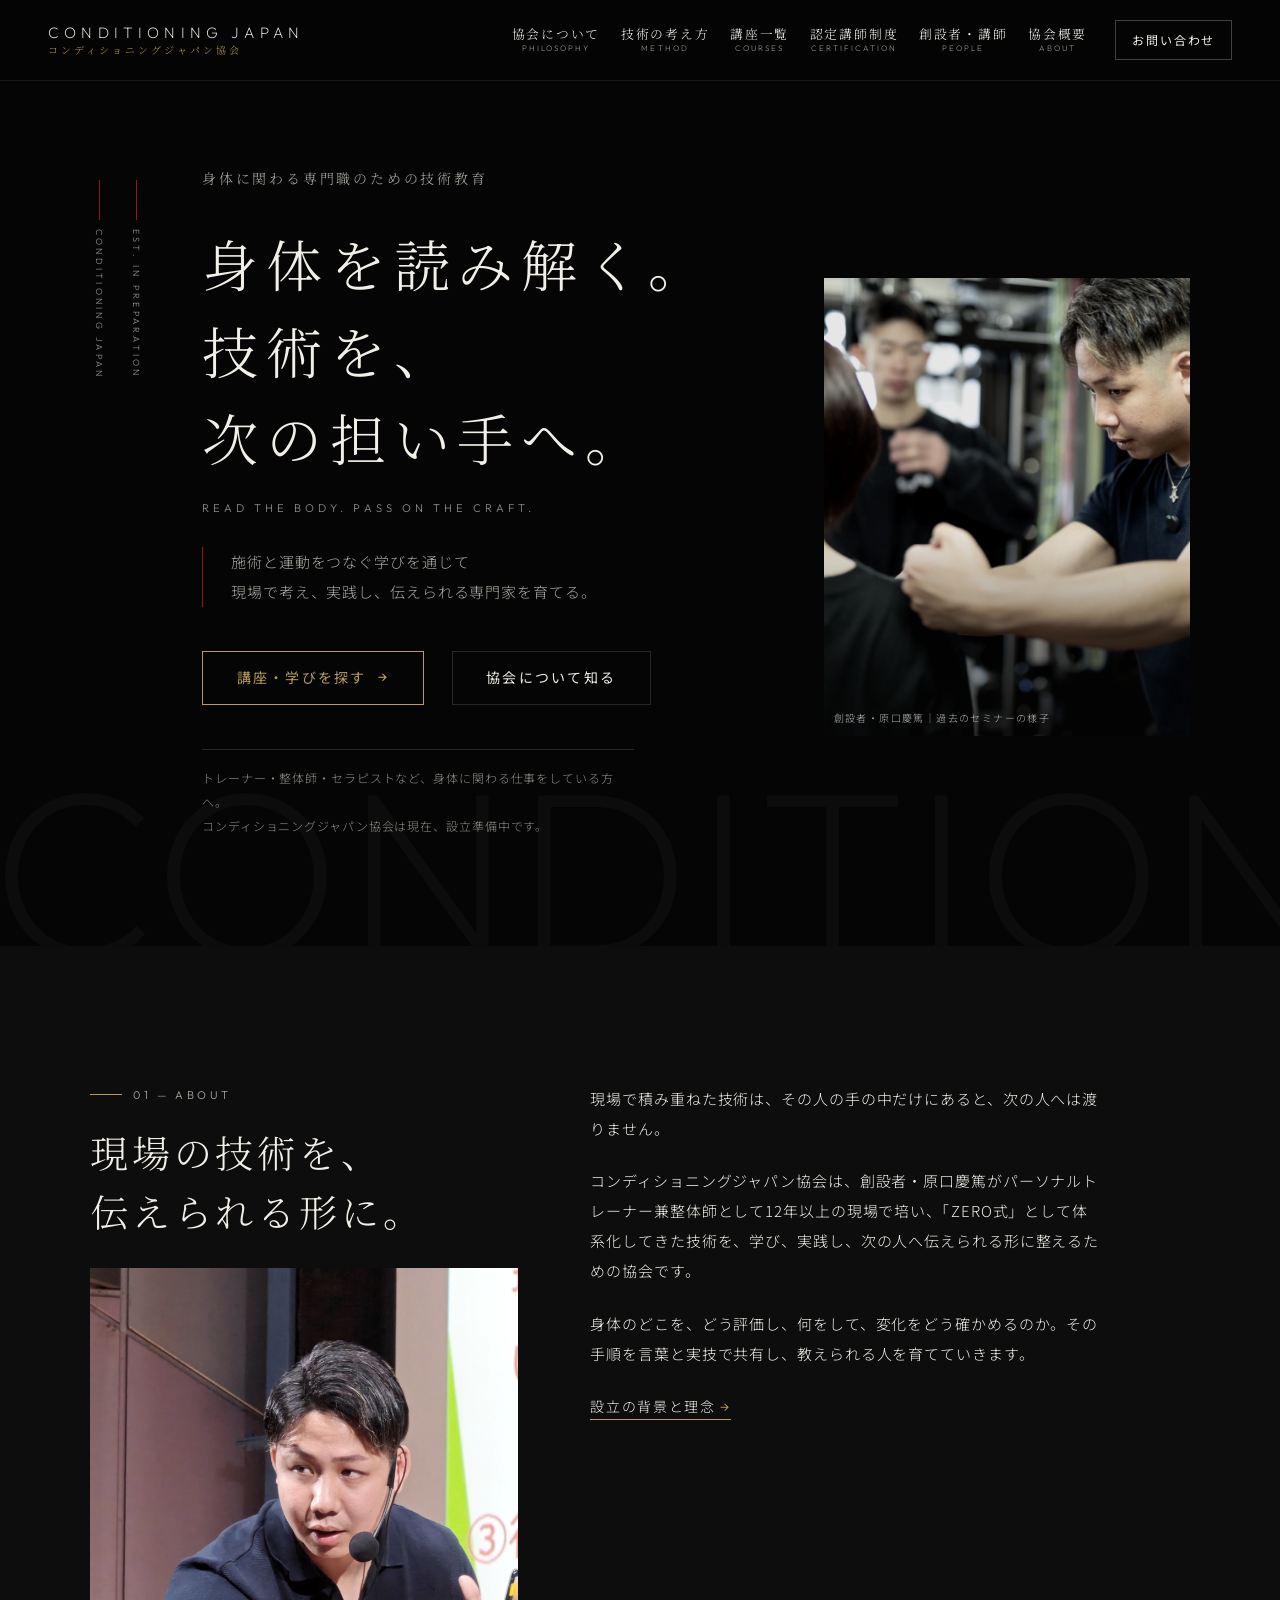
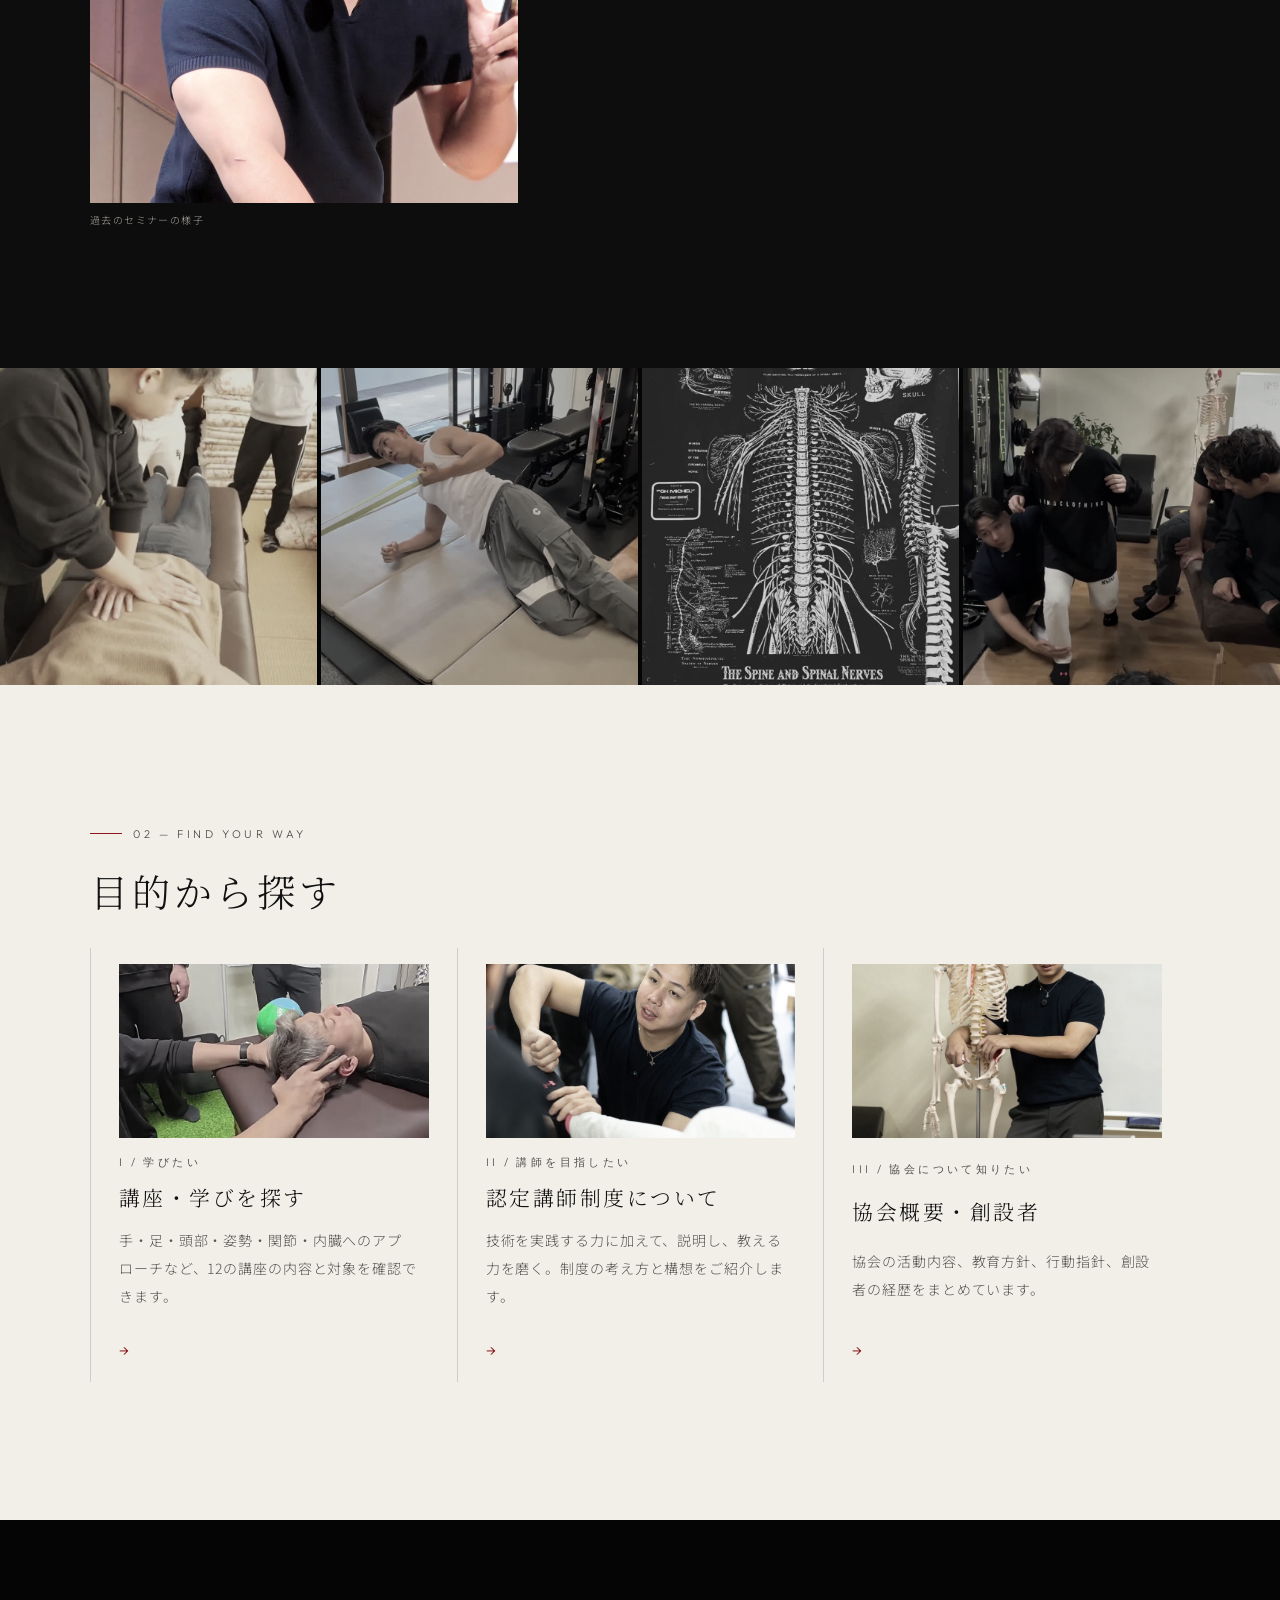
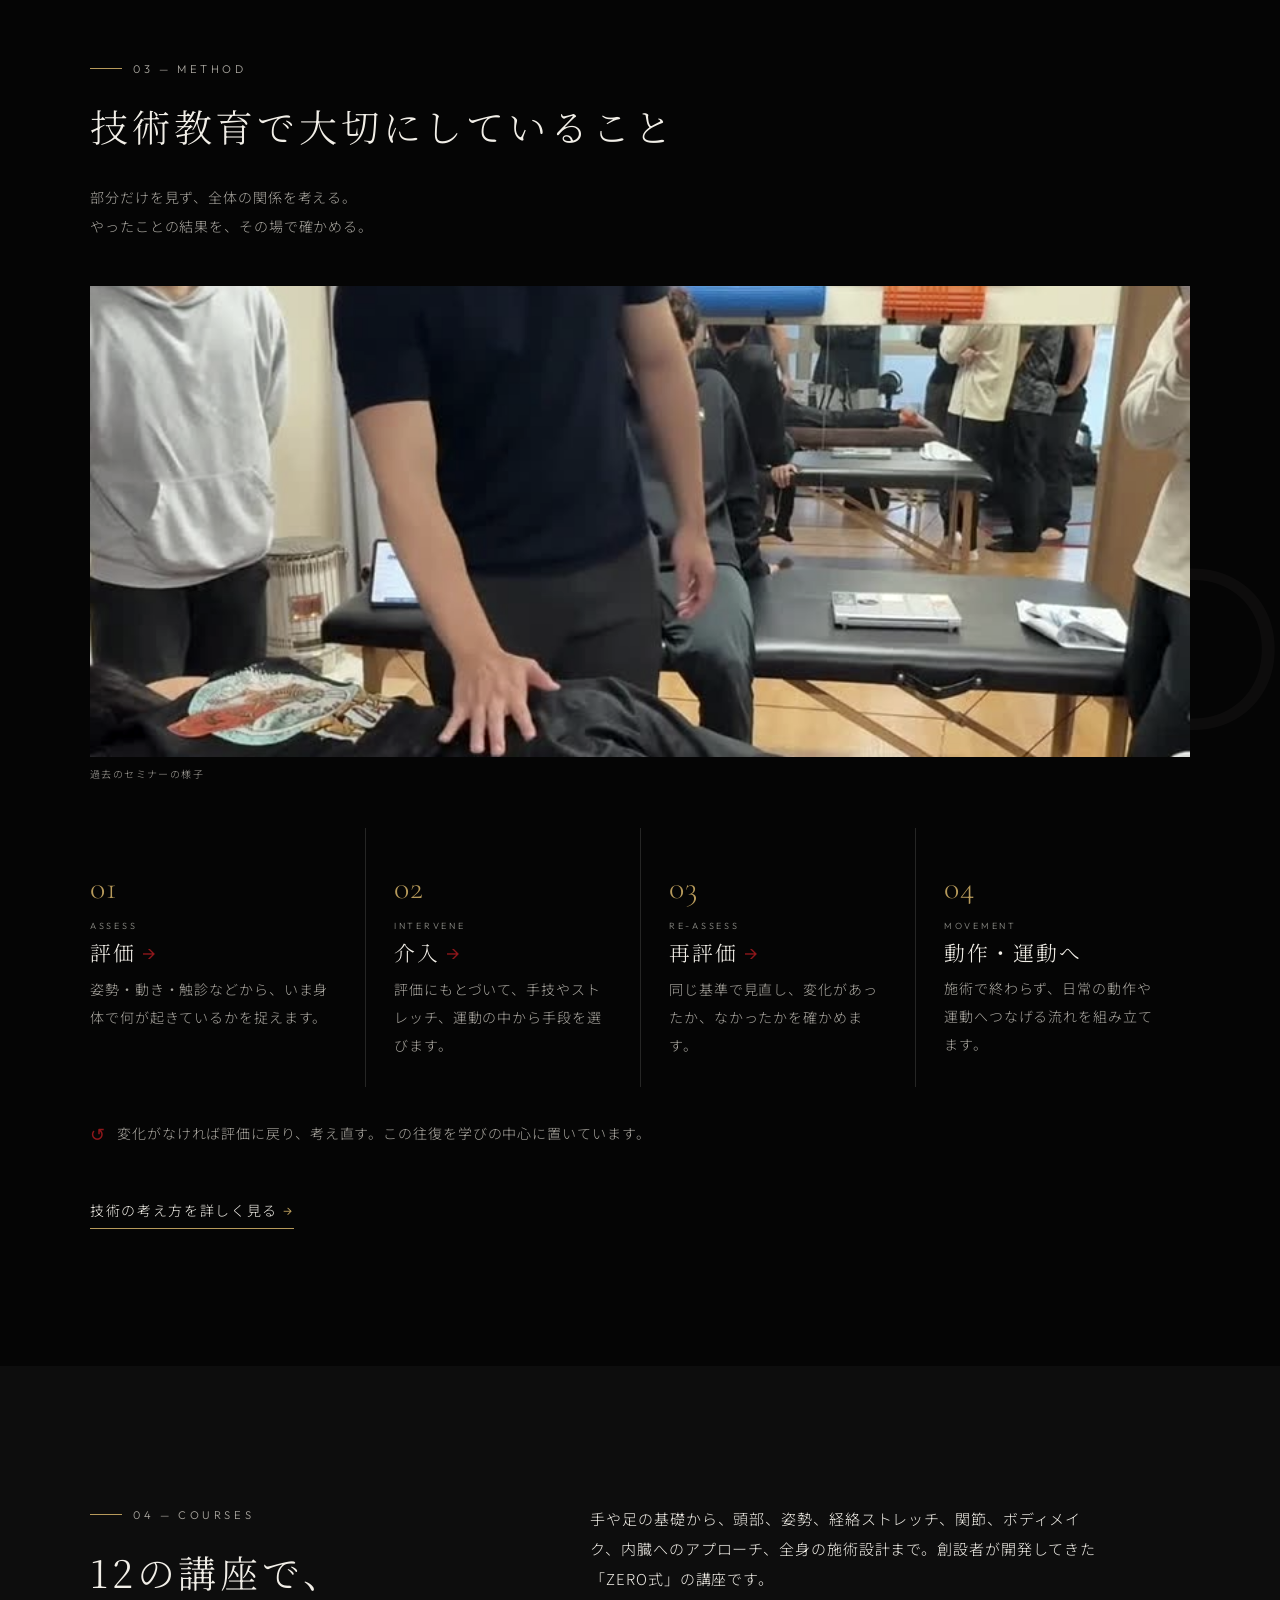
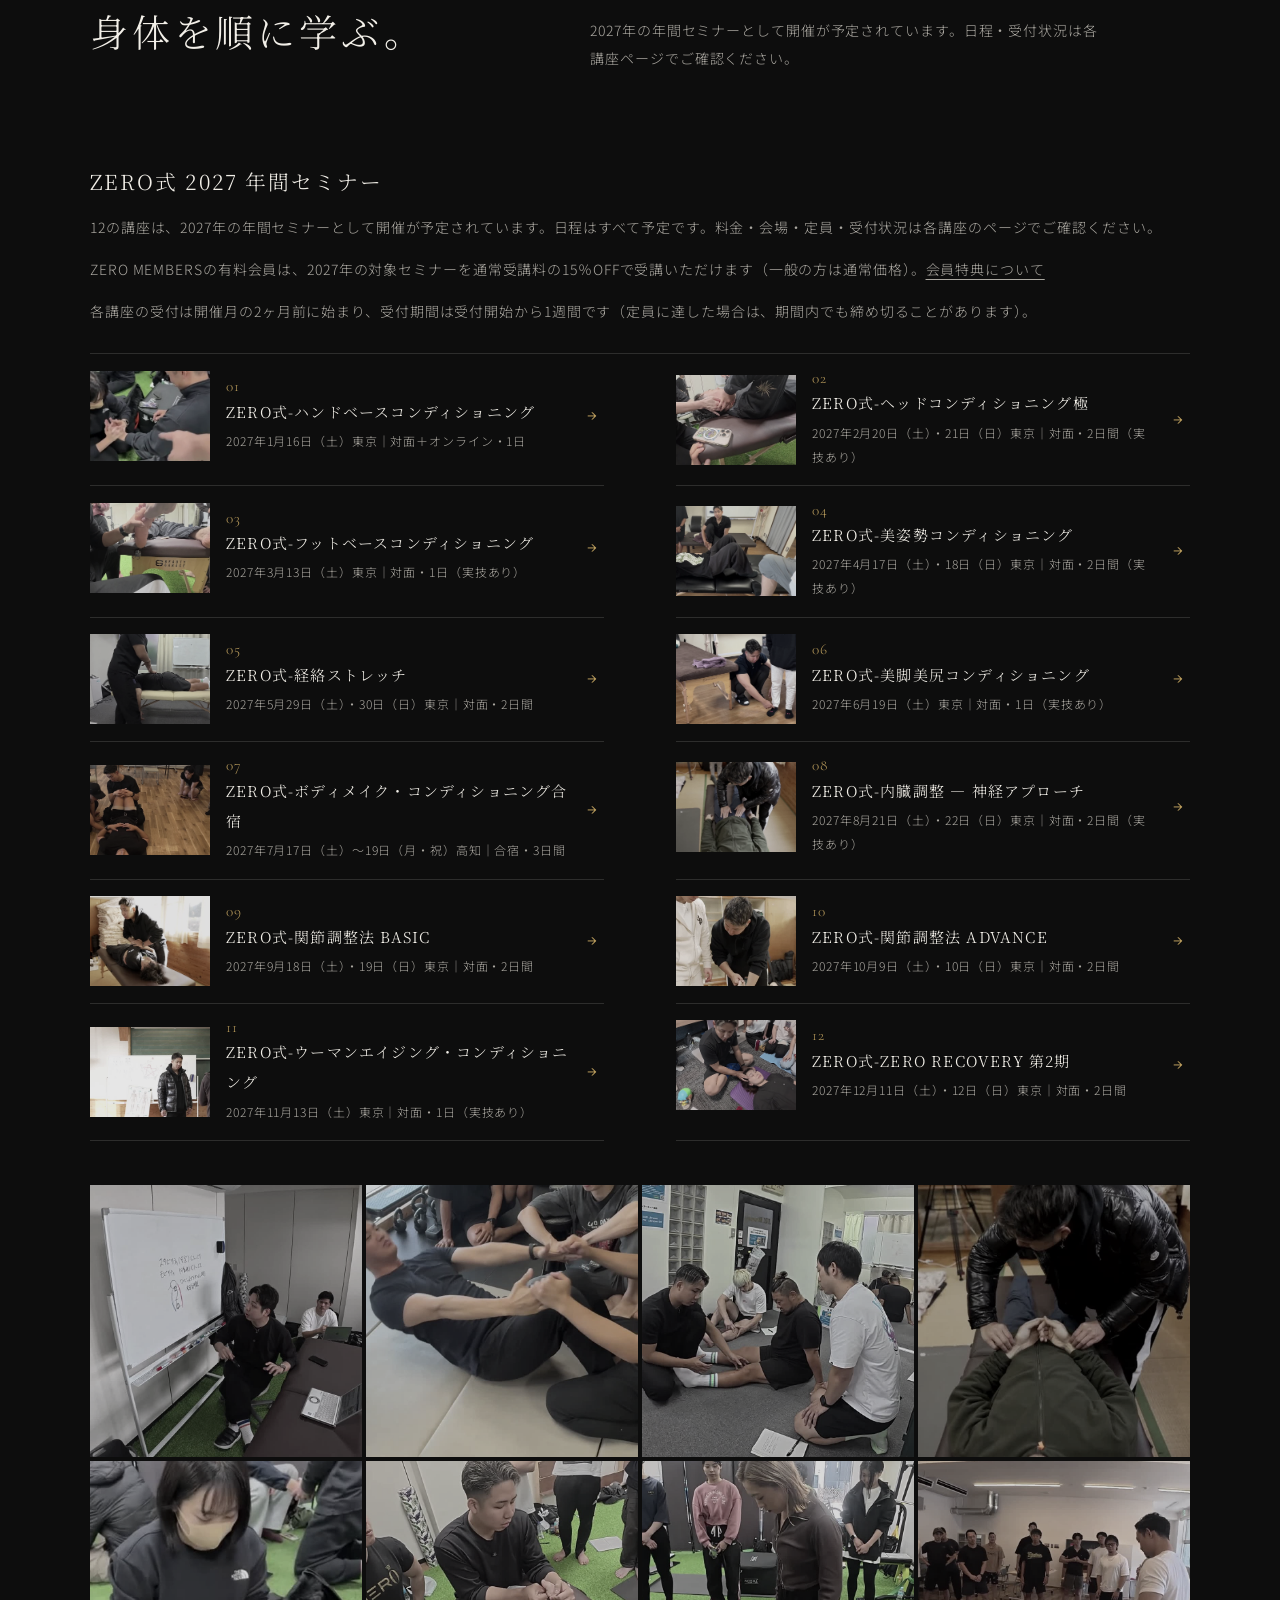
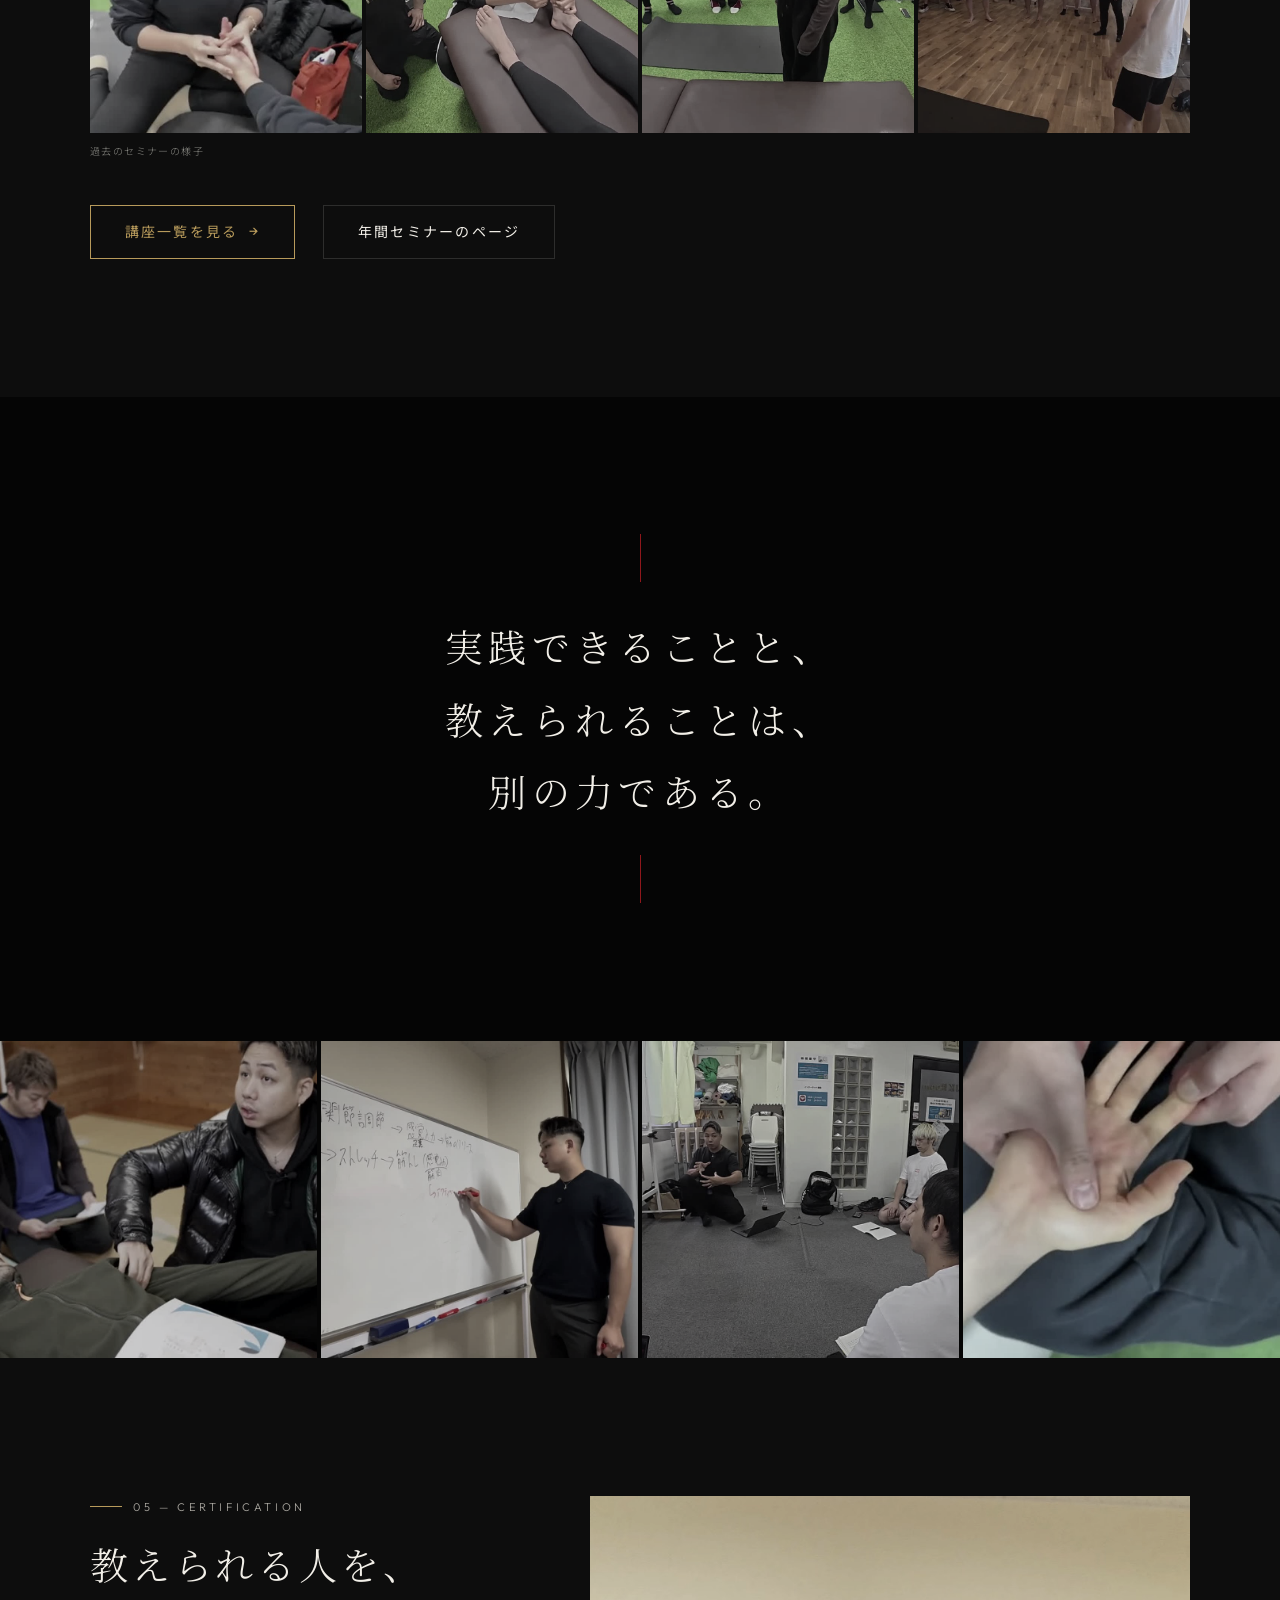
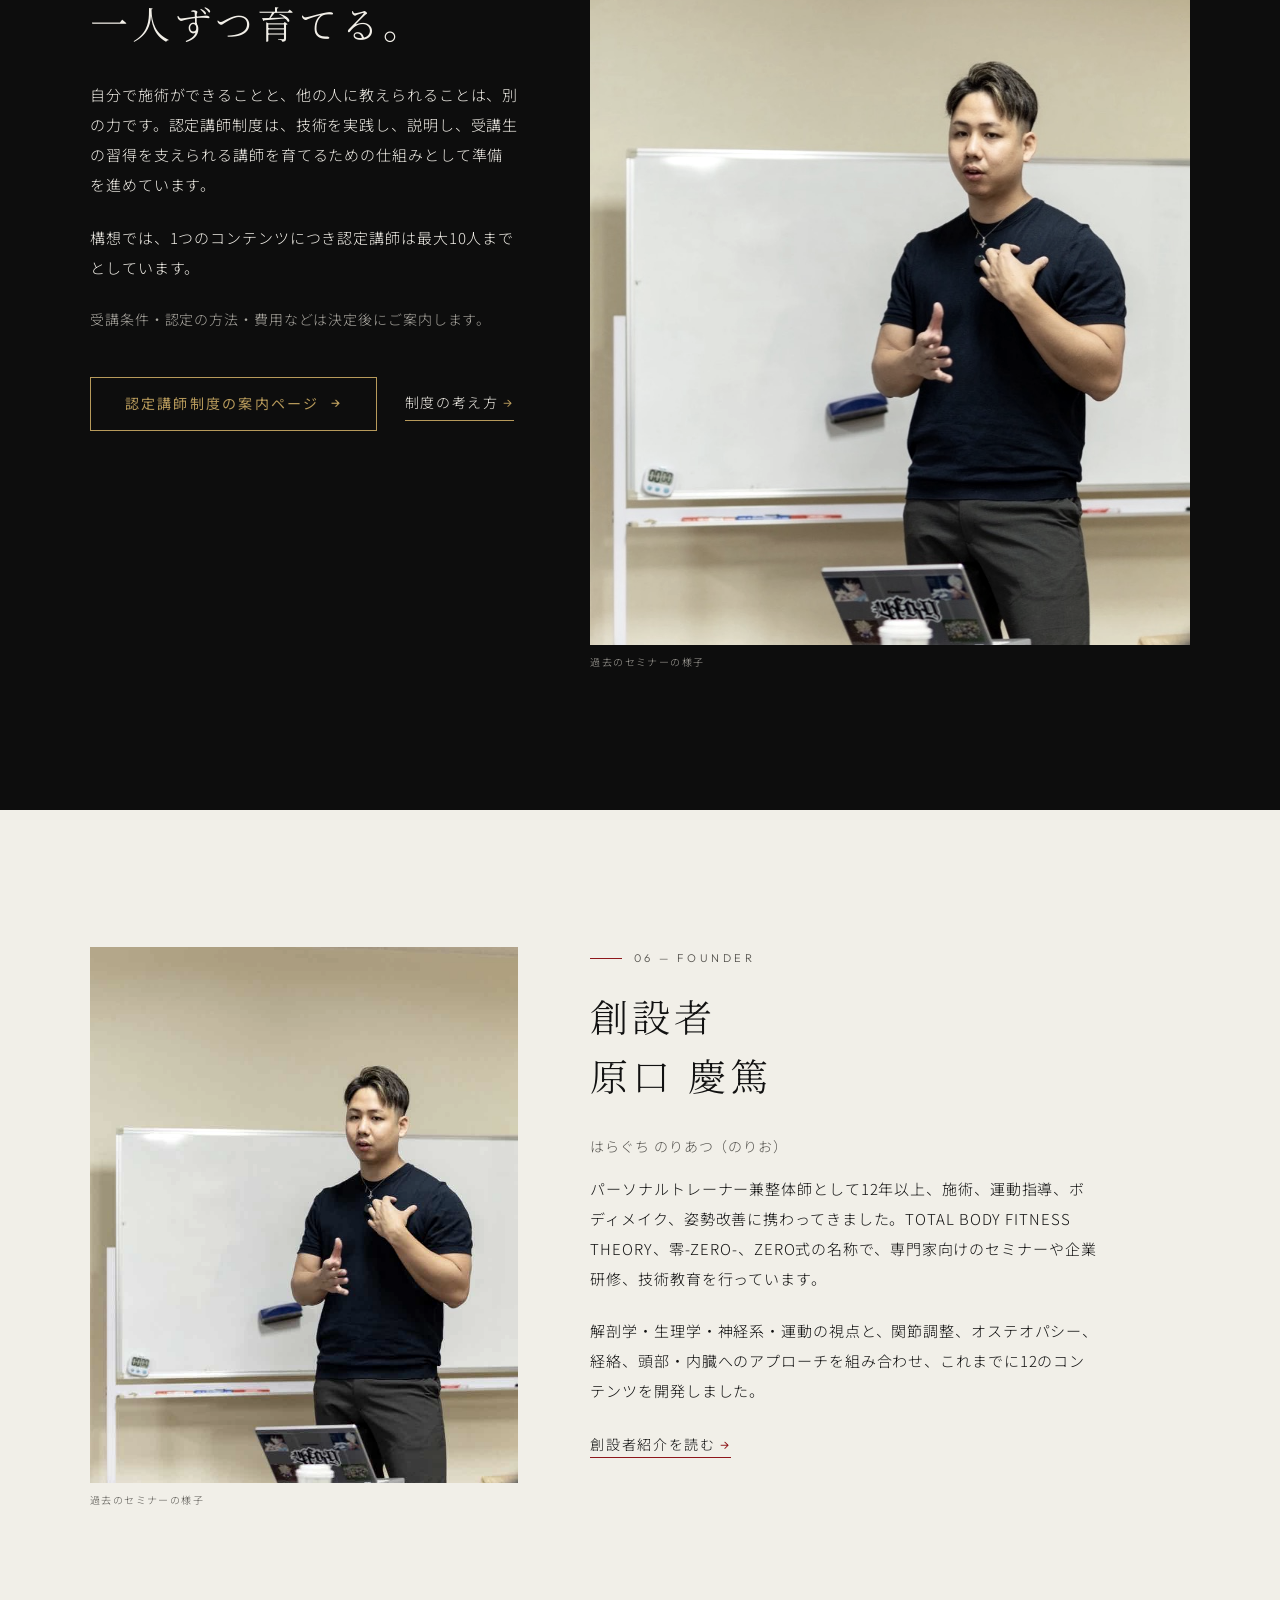
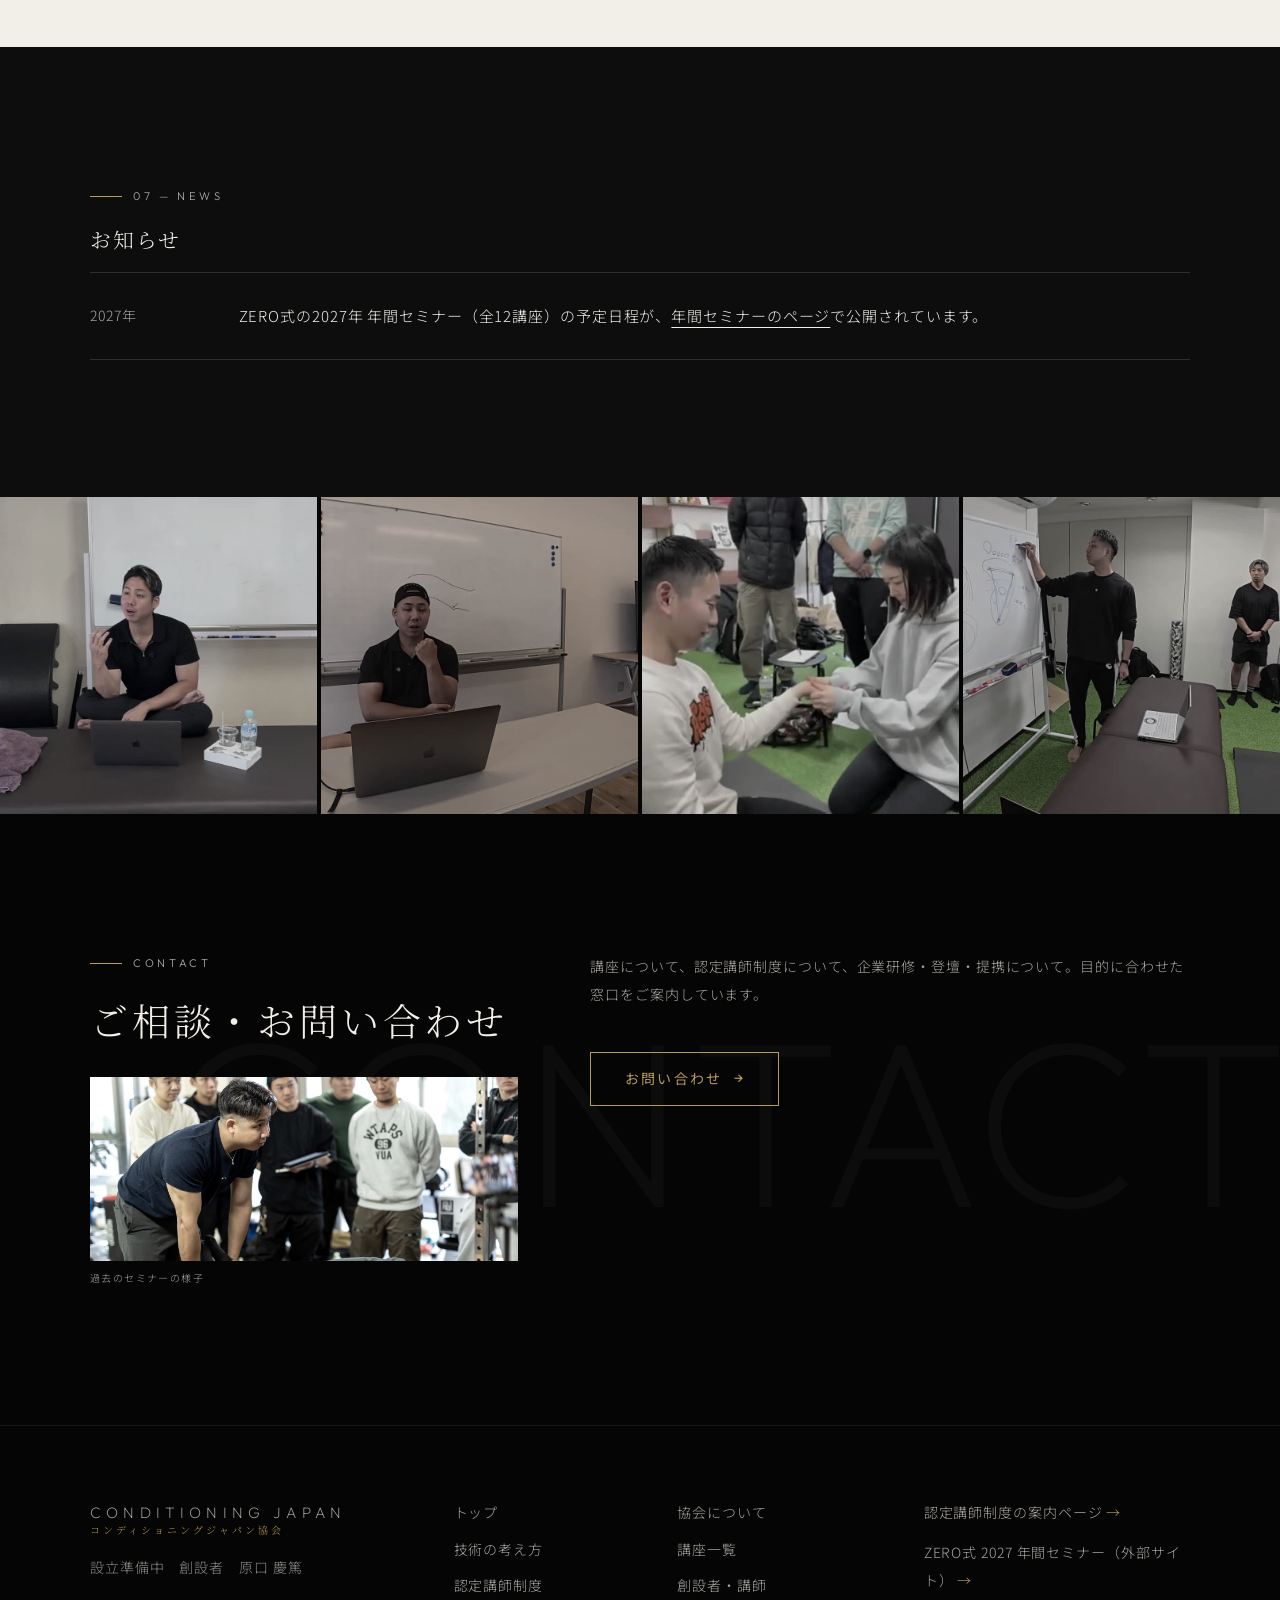
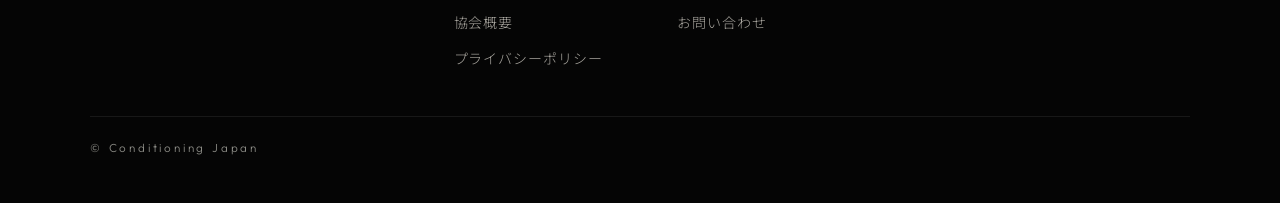
==== index.html @ f278fc28 "年間セミナーの受付期間（受付開始から1週間）を掲載 Co-Authored-By: Claude Opus 5.5 <noreply@anthropic.com>" ====
<!doctype html>
<html lang="ja">
<head>
<meta charset="utf-8">
<meta name="viewport" content="width=device-width, initial-scale=1, viewport-fit=cover">
<title>コンディショニングジャパン協会｜Conditioning Japan</title>
<meta name="description" content="コンディショニングジャパン協会（Conditioning Japan）は、トレーナー・整体師・セラピストなど身体に関わる専門職が、評価と施術、動作と運動をつなげて学び、次の担い手へ伝えるための技術教育の協会です（設立準備中）。">
<link rel="canonical" href="https://noriatsu3377-hue.github.io/conditioning-japan/">
<meta property="og:url" content="https://noriatsu3377-hue.github.io/conditioning-japan/">
<meta property="og:type" content="website">
<meta property="og:title" content="コンディショニングジャパン協会｜Conditioning Japan">
<meta property="og:description" content="コンディショニングジャパン協会（Conditioning Japan）は、トレーナー・整体師・セラピストなど身体に関わる専門職が、評価と施術、動作と運動をつなげて学び、次の担い手へ伝えるための技術教育の協会です（設立準備中）。">
<meta property="og:site_name" content="コンディショニングジャパン協会">

<meta name="theme-color" content="#101923">

<link rel="preconnect" href="https://fonts.googleapis.com">
<link rel="preconnect" href="https://fonts.gstatic.com" crossorigin>
<link rel="stylesheet" href="https://fonts.googleapis.com/css2?family=Cormorant+Garamond:wght@300;400&family=Noto+Sans+JP:wght@300;400;500&family=Noto+Serif+JP:wght@300;400;500&family=Outfit:wght@200;300&display=swap">
<link rel="stylesheet" href="./assets/css/style.css">
<script>document.documentElement.classList.add("js")</script>
<script type="application/ld+json">{"@context":"https://schema.org","@type":"Organization","name":"コンディショニングジャパン協会","alternateName":"Conditioning Japan","founder":{"@type":"Person","name":"原口 慶篤"},"url":"https://noriatsu3377-hue.github.io/conditioning-japan/"}</script>

</head>
<body class="page-home" data-opening>

<a class="skip-link" href="#main">本文へ移動</a>

<header class="site-header" data-header>
  <div class="header-inner">
    <a class="wordmark" href="./" aria-label="コンディショニングジャパン協会 トップへ">
      <span class="wordmark-en">Conditioning Japan</span>
      <span class="wordmark-ja">コンディショニングジャパン協会</span>
    </a>
    <nav class="gnav" aria-label="メインメニュー">
      <ul><li><a href="./philosophy/"><span class="nav-ja">協会について</span><span class="nav-en" aria-hidden="true">Philosophy</span></a></li><li><a href="./method/"><span class="nav-ja">技術の考え方</span><span class="nav-en" aria-hidden="true">Method</span></a></li><li><a href="./courses/"><span class="nav-ja">講座一覧</span><span class="nav-en" aria-hidden="true">Courses</span></a></li><li><a href="./certification/"><span class="nav-ja">認定講師制度</span><span class="nav-en" aria-hidden="true">Certification</span></a></li><li><a href="./people/"><span class="nav-ja">創設者・講師</span><span class="nav-en" aria-hidden="true">People</span></a></li><li><a href="./about/"><span class="nav-ja">協会概要</span><span class="nav-en" aria-hidden="true">About</span></a></li></ul>
      <a class="btn btn-sm btn-line-light" href="./contact/">お問い合わせ</a>
    </nav>
    <button class="menu-btn" type="button" aria-expanded="false" aria-controls="drawer" aria-label="メニューを開く" data-menu-btn>
      <span class="menu-bars" aria-hidden="true"><span></span><span></span><span></span></span>
    </button>
  </div>
  <div class="drawer" id="drawer" hidden data-drawer role="dialog" aria-modal="true" aria-label="メニュー">
    <nav aria-label="メニュー">
      <ul>
        <li><a href="./" aria-current="page">トップ</a></li>
        <li><a href="./philosophy/"><span class="nav-ja">協会について</span><span class="nav-en" aria-hidden="true">Philosophy</span></a></li><li><a href="./method/"><span class="nav-ja">技術の考え方</span><span class="nav-en" aria-hidden="true">Method</span></a></li><li><a href="./courses/"><span class="nav-ja">講座一覧</span><span class="nav-en" aria-hidden="true">Courses</span></a></li><li><a href="./certification/"><span class="nav-ja">認定講師制度</span><span class="nav-en" aria-hidden="true">Certification</span></a></li><li><a href="./people/"><span class="nav-ja">創設者・講師</span><span class="nav-en" aria-hidden="true">People</span></a></li><li><a href="./about/"><span class="nav-ja">協会概要</span><span class="nav-en" aria-hidden="true">About</span></a></li>
        <li><a href="./contact/"><span class="nav-ja">お問い合わせ</span><span class="nav-en" aria-hidden="true">Contact</span></a></li>
      </ul>
      <a class="drawer-lp" href="https://noriatsu3377-hue.github.io/conditioning-japan-instructor/">認定講師制度の案内ページ →</a>
    </nav>
  </div>
</header>
<main id="main">
<section class="hero" aria-labelledby="hero-title" data-wm="CONDITIONING">
  <div class="container hero-inner">
    <div class="hero-vlabels" aria-hidden="true"><span>Conditioning Japan</span><span>Est. in preparation</span></div>
    <div>
      <p class="hero-kicker">身体に関わる専門職のための技術教育</p>
      <h1 id="hero-title" data-draft><span class="line"><span class="nb">身体を読み解く。</span></span><span class="line"><span class="nb">技術を、</span><span class="nb">次の担い手へ。</span></span></h1>
      <p class="hero-en">Read the body. Pass on the craft.</p>
      <p class="hero-text" data-draft>施術と運動をつなぐ学びを通じて<br>現場で考え、実践し、伝えられる専門家を育てる。</p>
      <div class="btn-row">
        <a class="btn btn-primary" href="./courses/">講座・学びを探す</a>
        <a class="btn btn-ghost" href="./philosophy/">協会について知る</a>
      </div>
      <p class="hero-for">トレーナー・整体師・セラピストなど、身体に関わる仕事をしている方へ。<br>コンディショニングジャパン協会は現在、設立準備中です。</p>
    </div>
    <figure class="hero-photo">
      <img src="./assets/img/hero-assessment.jpg" alt="受講者の姿勢を確認しながら指導する創設者・原口慶篤" width="1600" height="1067" fetchpriority="high">
      <figcaption>創設者・原口慶篤｜過去のセミナーの様子</figcaption>
    </figure>
  </div>
</section>

<section class="section" aria-labelledby="intro-title">
  <div class="container split">
    <div>
      <p class="eyebrow">01 — About</p>
      <h2 class="h2" id="intro-title">現場の技術を、<br>伝えられる形に。</h2>
      <figure class="photo tall" style="margin-top:var(--sp-3)"><img src="./assets/img/stage-talk.jpg" alt="ステージで講演する原口慶篤" width="777" height="1010" loading="lazy" decoding="async"><figcaption>過去のセミナーの様子</figcaption></figure>
    </div>
    <div class="prose reveal">
      <p data-draft>現場で積み重ねた技術は、その人の手の中だけにあると、次の人へは渡りません。</p>
      <p>コンディショニングジャパン協会は、創設者・原口慶篤がパーソナルトレーナー兼整体師として12年以上の現場で培い、「ZERO式」として体系化してきた技術を、学び、実践し、次の人へ伝えられる形に整えるための協会です。</p>
      <p>身体のどこを、どう評価し、何をして、変化をどう確かめるのか。その手順を言葉と実技で共有し、教えられる人を育てていきます。</p>
      <a class="text-link" href="./philosophy/">設立の背景と理念</a>
    </div>
  </div>
</section>

<section class="section is-dark" aria-label="過去のセミナーの様子" style="padding-block:0">
  <div class="gallery">
    <figure><img src="./assets/img/kansetsu-basic-1.jpg" alt="受講者の腹部に手を当てて調整する原口慶篤" width="800" height="800" loading="lazy" decoding="async"></figure>
    <figure><img src="./assets/img/posture-3.jpg" alt="運動を実演する様子" width="800" height="800" loading="lazy" decoding="async"></figure>
    <figure><img src="./assets/img/anatomy1.jpg" alt="脊柱と脊髄神経の解剖図" width="851" height="1200" loading="lazy" decoding="async"></figure>
    <figure><img src="./assets/img/bikyaku-3.jpg" alt="受講者の脚の動きを確認する様子" width="800" height="800" loading="lazy" decoding="async"></figure>
  </div>
</section>

<section class="section is-tint" aria-labelledby="paths-title">
  <div class="container">
    <p class="eyebrow">02 — Find your way</p>
    <h2 class="h2" id="paths-title">目的から探す</h2>
    <div class="paths">
      <a class="path" href="./courses/">
        <span class="path-photo"><img src="./assets/img/kiwami-3.jpg" alt="頭部に手を当てて施術する様子" width="800" height="800" loading="lazy" decoding="async"></span>
        <span class="path-no">I / 学びたい</span>
        <span class="path-title">講座・学びを探す</span>
        <span class="path-desc">手・足・頭部・姿勢・関節・内臓へのアプローチなど、12の講座の内容と対象を確認できます。</span>
      </a>
      <a class="path" href="./certification/">
        <span class="path-photo"><img src="./assets/img/norio.jpg" alt="受講者の腕を取り、手技を指導する原口慶篤" width="997" height="928" loading="lazy" decoding="async"></span>
        <span class="path-no">II / 講師を目指したい</span>
        <span class="path-title">認定講師制度について</span>
        <span class="path-desc">技術を実践する力に加えて、説明し、教える力を磨く。制度の考え方と構想をご紹介します。</span>
      </a>
      <a class="path" href="./about/">
        <span class="path-photo"><img src="./assets/img/lecture-skeleton.jpg" alt="骨格模型を使って説明する原口慶篤" width="800" height="1200" loading="lazy" decoding="async"></span>
        <span class="path-no">III / 協会について知りたい</span>
        <span class="path-title">協会概要・創設者</span>
        <span class="path-desc">協会の活動内容、教育方針、行動指針、創設者の経歴をまとめています。</span>
      </a>
    </div>
  </div>
</section>

<section class="section is-dark" aria-labelledby="method-title" data-wm="METHOD">
  <div class="container">
    <p class="eyebrow">03 — Method</p>
    <h2 class="h2" id="method-title">技術教育で大切にしていること</h2>
    <p class="lead sub">部分だけを見ず、全体の関係を考える。<br>やったことの結果を、その場で確かめる。</p>
    <figure class="photo wide-band"><img src="./assets/img/bikyaku-2.jpg" alt="うつ伏せの受講者の脚を評価する様子" width="800" height="800" loading="lazy" decoding="async"><figcaption>過去のセミナーの様子</figcaption></figure>
    <ol class="cycle">
      <li><span class="en">Assess</span><h3>評価</h3><p>姿勢・動き・触診などから、いま身体で何が起きているかを捉えます。</p></li>
      <li><span class="en">Intervene</span><h3>介入</h3><p>評価にもとづいて、手技やストレッチ、運動の中から手段を選びます。</p></li>
      <li><span class="en">Re-assess</span><h3>再評価</h3><p>同じ基準で見直し、変化があったか、なかったかを確かめます。</p></li>
      <li><span class="en">Movement</span><h3>動作・運動へ</h3><p>施術で終わらず、日常の動作や運動へつなげる流れを組み立てます。</p></li>
    </ol>
    <p class="loop-note">変化がなければ評価に戻り、考え直す。この往復を学びの中心に置いています。</p>
    <div class="btn-row"><a class="text-link" href="./method/">技術の考え方を詳しく見る</a></div>
  </div>
</section>

<section class="section" aria-labelledby="courses-title">
  <div class="container">
    <div class="split">
      <div>
        <p class="eyebrow">04 — Courses</p>
        <h2 class="h2" id="courses-title">12の講座で、<br>身体を順に学ぶ。</h2>
      </div>
      <div class="prose">
        <p>手や足の基礎から、頭部、姿勢、経絡ストレッチ、関節、ボディメイク、内臓へのアプローチ、全身の施術設計まで。創設者が開発してきた「ZERO式」の講座です。</p>
        <p class="sub">2027年の年間セミナーとして開催が予定されています。日程・受付状況は各講座ページでご確認ください。</p>
      </div>
    </div>
    <div style="margin-top:var(--sp-5)">
      <h3 class="h3">ZERO式 2027 年間セミナー</h3>
      <p class="sub">12の講座は、2027年の年間セミナーとして開催が予定されています。日程はすべて予定です。料金・会場・定員・受付状況は各講座のページでご確認ください。</p>
      <p class="sub">ZERO MEMBERSの有料会員は、2027年の対象セミナーを通常受講料の15％OFFで受講いただけます（一般の方は通常価格）。<a href="https://noriatsu3377-hue.github.io/zero-seminar-2027/#members" rel="noopener">会員特典について<span class="sr-only">（外部サイト）</span></a></p>
      <p class="sub">各講座の受付は開催月の2ヶ月前に始まり、受付期間は受付開始から1週間です（定員に達した場合は、期間内でも締め切ることがあります）。</p>
      <ol class="sem-list"><li><a href="https://noriatsu3377-hue.github.io/zero-seminar-2027/seminars/hands/" rel="noopener"><span class="sem-thumb"><img src="./assets/img/hands-main.jpg" alt="" width="1200" height="900" loading="lazy" decoding="async"></span><span class="sem-text"><span class="course-no">01</span><span class="sem-name">ZERO式-ハンドベースコンディショニング</span><span class="sem-date">2027年1月16日（土）東京｜対面＋オンライン・1日</span></span><span class="sr-only">（外部サイト）</span></a></li><li><a href="https://noriatsu3377-hue.github.io/zero-seminar-2027/seminars/kiwami/" rel="noopener"><span class="sem-thumb"><img src="./assets/img/kiwami-main.jpg" alt="" width="1200" height="900" loading="lazy" decoding="async"></span><span class="sem-text"><span class="course-no">02</span><span class="sem-name">ZERO式-ヘッドコンディショニング極</span><span class="sem-date">2027年2月20日（土）・21日（日）東京｜対面・2日間（実技あり）</span></span><span class="sr-only">（外部サイト）</span></a></li><li><a href="https://noriatsu3377-hue.github.io/zero-seminar-2027/seminars/foot/" rel="noopener"><span class="sem-thumb"><img src="./assets/img/foot-main.jpg" alt="" width="1200" height="900" loading="lazy" decoding="async"></span><span class="sem-text"><span class="course-no">03</span><span class="sem-name">ZERO式-フットベースコンディショニング</span><span class="sem-date">2027年3月13日（土）東京｜対面・1日（実技あり）</span></span><span class="sr-only">（外部サイト）</span></a></li><li><a href="https://noriatsu3377-hue.github.io/zero-seminar-2027/seminars/posture/" rel="noopener"><span class="sem-thumb"><img src="./assets/img/posture-main.jpg" alt="" width="1200" height="900" loading="lazy" decoding="async"></span><span class="sem-text"><span class="course-no">04</span><span class="sem-name">ZERO式-美姿勢コンディショニング</span><span class="sem-date">2027年4月17日（土）・18日（日）東京｜対面・2日間（実技あり）</span></span><span class="sr-only">（外部サイト）</span></a></li><li><a href="https://noriatsu3377-hue.github.io/zero-seminar-2027/seminars/keiraku/" rel="noopener"><span class="sem-thumb"><img src="./assets/img/keiraku-main.jpg" alt="" width="1200" height="900" loading="lazy" decoding="async"></span><span class="sem-text"><span class="course-no">05</span><span class="sem-name">ZERO式-経絡ストレッチ</span><span class="sem-date">2027年5月29日（土）・30日（日）東京｜対面・2日間</span></span><span class="sr-only">（外部サイト）</span></a></li><li><a href="https://noriatsu3377-hue.github.io/zero-seminar-2027/seminars/bikyaku/" rel="noopener"><span class="sem-thumb"><img src="./assets/img/bikyaku-assessment.jpg" alt="" width="1200" height="900" loading="lazy" decoding="async"></span><span class="sem-text"><span class="course-no">06</span><span class="sem-name">ZERO式-美脚美尻コンディショニング</span><span class="sem-date">2027年6月19日（土）東京｜対面・1日（実技あり）</span></span><span class="sr-only">（外部サイト）</span></a></li><li><a href="https://noriatsu3377-hue.github.io/zero-seminar-2027/seminars/gasshuku/" rel="noopener"><span class="sem-thumb"><img src="./assets/img/gasshuku-main.jpg" alt="" width="1200" height="900" loading="lazy" decoding="async"></span><span class="sem-text"><span class="course-no">07</span><span class="sem-name">ZERO式-ボディメイク・コンディショニング合宿</span><span class="sem-date">2027年7月17日（土）〜19日（月・祝）高知｜合宿・3日間</span></span><span class="sr-only">（外部サイト）</span></a></li><li><a href="https://noriatsu3377-hue.github.io/zero-seminar-2027/seminars/naizou/" rel="noopener"><span class="sem-thumb"><img src="./assets/img/naizou-main.jpg" alt="" width="1200" height="900" loading="lazy" decoding="async"></span><span class="sem-text"><span class="course-no">08</span><span class="sem-name">ZERO式-内臓調整 ― 神経アプローチ</span><span class="sem-date">2027年8月21日（土）・22日（日）東京｜対面・2日間（実技あり）</span></span><span class="sr-only">（外部サイト）</span></a></li><li><a href="https://noriatsu3377-hue.github.io/zero-seminar-2027/seminars/kansetsu-basic/" rel="noopener"><span class="sem-thumb"><img src="./assets/img/kansetsu-basic-main.jpg" alt="" width="1200" height="900" loading="lazy" decoding="async"></span><span class="sem-text"><span class="course-no">09</span><span class="sem-name">ZERO式-関節調整法 BASIC</span><span class="sem-date">2027年9月18日（土）・19日（日）東京｜対面・2日間</span></span><span class="sr-only">（外部サイト）</span></a></li><li><a href="https://noriatsu3377-hue.github.io/zero-seminar-2027/seminars/kansetsu-advance/" rel="noopener"><span class="sem-thumb"><img src="./assets/img/kansetsu-advance-3.jpg" alt="" width="800" height="800" loading="lazy" decoding="async"></span><span class="sem-text"><span class="course-no">10</span><span class="sem-name">ZERO式-関節調整法 ADVANCE</span><span class="sem-date">2027年10月9日（土）・10日（日）東京｜対面・2日間</span></span><span class="sr-only">（外部サイト）</span></a></li><li><a href="https://noriatsu3377-hue.github.io/zero-seminar-2027/seminars/new-course/" rel="noopener"><span class="sem-thumb"><img src="./assets/img/naizou-3.jpg" alt="" width="800" height="800" loading="lazy" decoding="async"></span><span class="sem-text"><span class="course-no">11</span><span class="sem-name">ZERO式-ウーマンエイジング・コンディショニング</span><span class="sem-date">2027年11月13日（土）東京｜対面・1日（実技あり）</span></span><span class="sr-only">（外部サイト）</span></a></li><li><a href="https://noriatsu3377-hue.github.io/zero-seminar-2027/seminars/zero-recovery/" rel="noopener"><span class="sem-thumb"><img src="./assets/img/zero-recovery-main.jpg" alt="" width="1200" height="900" loading="lazy" decoding="async"></span><span class="sem-text"><span class="course-no">12</span><span class="sem-name">ZERO式-ZERO RECOVERY 第2期</span><span class="sem-date">2027年12月11日（土）・12日（日）東京｜対面・2日間</span></span><span class="sr-only">（外部サイト）</span></a></li></ol>
      <div class="gallery sem-gallery"><figure><img src="./assets/img/kiwami-1.jpg" alt="講義の様子" width="800" height="800" loading="lazy" decoding="async"></figure><figure><img src="./assets/img/posture-2.jpg" alt="受講者同士で評価を練習する様子" width="800" height="800" loading="lazy" decoding="async"></figure><figure><img src="./assets/img/keiraku-2.jpg" alt="受講者同士でストレッチを練習する様子" width="800" height="800" loading="lazy" decoding="async"></figure><figure><img src="./assets/img/naizou-2.jpg" alt="腹部へのアプローチを指導する様子" width="800" height="800" loading="lazy" decoding="async"></figure><figure><img src="./assets/img/hands-2.jpg" alt="受講者同士で手の評価を練習する様子" width="800" height="800" loading="lazy" decoding="async"></figure><figure><img src="./assets/img/foot-2.jpg" alt="受講者の足を調整する様子" width="800" height="800" loading="lazy" decoding="async"></figure><figure><img src="./assets/img/foot-3.jpg" alt="立位の受講者を評価する様子" width="800" height="800" loading="lazy" decoding="async"></figure><figure><img src="./assets/img/gasshuku-3.jpg" alt="受講者に運動を指導する様子" width="800" height="800" loading="lazy" decoding="async"></figure></div>
      <p class="gallery-note">過去のセミナーの様子</p>
      <div class="btn-row">
        <a class="btn btn-primary" href="./courses/">講座一覧を見る</a>
        <a class="btn btn-ghost" href="https://noriatsu3377-hue.github.io/zero-seminar-2027/" rel="noopener">年間セミナーのページ<span class="sr-only">（外部サイト）</span></a>
      </div>
    </div>
  </div>
</section>

<section class="section is-dark" aria-labelledby="quote-title">
  <div class="container narrow">
    <h2 class="sr-only" id="quote-title">協会の考え方</h2>
    <p class="quote" data-draft>実践できることと、<br>教えられることは、<br>別の力である。</p>
  </div>
</section>

<section class="section is-dark" aria-label="過去のセミナーの様子" style="padding-block:0">
  <div class="gallery">
    <figure><img src="./assets/img/naizou-1.jpg" alt="腹部の評価を練習する様子" width="800" height="800" loading="lazy" decoding="async"></figure>
    <figure><img src="./assets/img/bikyaku-1.jpg" alt="ホワイトボードで説明する原口慶篤" width="800" height="800" loading="lazy" decoding="async"></figure>
    <figure><img src="./assets/img/keiraku-1.jpg" alt="受講者に囲まれて実技を見せる様子" width="800" height="800" loading="lazy" decoding="async"></figure>
    <figure><img src="./assets/img/hands-1.jpg" alt="手のひらに触れて評価する様子" width="800" height="800" loading="lazy" decoding="async"></figure>
  </div>
</section>

<section class="section" aria-labelledby="cert-title">
  <div class="container split reverse">
    <figure class="photo tall">
      <img src="./assets/img/lecture-talk.jpg" alt="セミナーで受講者に向けて話す原口慶篤" width="800" height="1200" loading="lazy" decoding="async">
      <figcaption>過去のセミナーの様子</figcaption>
    </figure>
    <div>
      <p class="eyebrow">05 — Certification</p>
      <h2 class="h2" id="cert-title">教えられる人を、<br>一人ずつ育てる。</h2>
      <div class="prose">
        <p>自分で施術ができることと、他の人に教えられることは、別の力です。認定講師制度は、技術を実践し、説明し、受講生の習得を支えられる講師を育てるための仕組みとして準備を進めています。</p>
        <p>構想では、1つのコンテンツにつき認定講師は最大10人までとしています。</p>
        <p class="sub">受講条件・認定の方法・費用などは決定後にご案内します。</p>
      </div>
      <div class="btn-row">
        <a class="btn btn-primary" href="https://noriatsu3377-hue.github.io/conditioning-japan-instructor/">認定講師制度の案内ページ</a>
        <a class="text-link" href="./certification/">制度の考え方</a>
      </div>
    </div>
  </div>
</section>

<section class="section is-tint" aria-labelledby="founder-title">
  <div class="container split">
    <figure class="photo tall">
      <img src="./assets/img/founder.jpg" alt="セミナーで話す創設者・原口慶篤" width="800" height="1200" loading="lazy" decoding="async">
      <figcaption>過去のセミナーの様子</figcaption>
    </figure>
    <div>
      <p class="eyebrow">06 — Founder</p>
      <h2 class="h2" id="founder-title">創設者<br>原口 慶篤</h2>
      <p class="sub">はらぐち のりあつ（のりお）</p>
      <div class="prose">
        <p>パーソナルトレーナー兼整体師として12年以上、施術、運動指導、ボディメイク、姿勢改善に携わってきました。TOTAL BODY FITNESS THEORY、零-ZERO-、ZERO式の名称で、専門家向けのセミナーや企業研修、技術教育を行っています。</p>
        <p>解剖学・生理学・神経系・運動の視点と、関節調整、オステオパシー、経絡、頭部・内臓へのアプローチを組み合わせ、これまでに12のコンテンツを開発しました。</p>
        <a class="text-link" href="./people/">創設者紹介を読む</a>
      </div>
    </div>
  </div>
</section>

<section class="section" aria-labelledby="news-title">
  <div class="container">
    <p class="eyebrow">07 — News</p>
    <h2 class="h3" id="news-title">お知らせ</h2>
    <ul class="news">
      <li><span class="sub">2027年</span><p style="margin:0">ZERO式の2027年 年間セミナー（全12講座）の予定日程が、<a href="https://noriatsu3377-hue.github.io/zero-seminar-2027/" rel="noopener">年間セミナーのページ<span class="sr-only">（外部サイト）</span></a>で公開されています。</p></li>
    </ul>
  </div>
</section>

<section class="section is-dark" aria-label="過去のセミナーの様子" style="padding-block:0">
  <div class="gallery">
    <figure><img src="./assets/img/posture-1.jpg" alt="講義をする原口慶篤" width="800" height="800" loading="lazy" decoding="async"></figure>
    <figure><img src="./assets/img/gasshuku-1.jpg" alt="パソコンを前に講義する原口慶篤" width="800" height="800" loading="lazy" decoding="async"></figure>
    <figure><img src="./assets/img/hands-3.jpg" alt="受講者に手の評価を指導する様子" width="800" height="800" loading="lazy" decoding="async"></figure>
    <figure><img src="./assets/img/foot-1.jpg" alt="ホワイトボードの前で説明する原口慶篤" width="800" height="800" loading="lazy" decoding="async"></figure>
  </div>
</section>

<section class="section is-dark" aria-labelledby="contact-title" data-wm="CONTACT">
  <div class="container split">
    <div>
      <p class="eyebrow">Contact</p>
      <h2 class="h2" id="contact-title">ご相談・お問い合わせ</h2>
      <figure class="photo wide-band" style="margin-top:var(--sp-3)"><img src="./assets/img/practice-leg.jpg" alt="受講者を前に施術を実演する原口慶篤" width="1600" height="1067" loading="lazy" decoding="async"><figcaption>過去のセミナーの様子</figcaption></figure>
    </div>
    <div>
      <p class="sub">講座について、認定講師制度について、企業研修・登壇・提携について。目的に合わせた窓口をご案内しています。</p>
      <div class="btn-row"><a class="btn btn-primary" href="./contact/">お問い合わせ</a></div>
    </div>
  </div>
</section>

</main>

<footer class="site-footer">
  <div class="container footer-grid">
    <div>
      <p class="wordmark wordmark-footer"><span class="wordmark-en">Conditioning Japan</span><span class="wordmark-ja">コンディショニングジャパン協会</span></p>
      <p class="footer-note">設立準備中　創設者　原口 慶篤</p>
    </div>
    <nav aria-label="フッターメニュー">
      <ul class="footer-links">
        <li><a href="./">トップ</a></li>
        <li><a href="./philosophy/">協会について</a></li><li><a href="./method/">技術の考え方</a></li><li><a href="./courses/">講座一覧</a></li><li><a href="./certification/">認定講師制度</a></li><li><a href="./people/">創設者・講師</a></li><li><a href="./about/">協会概要</a></li>
        <li><a href="./contact/">お問い合わせ</a></li>
        <li><a href="./privacy/">プライバシーポリシー</a></li>
      </ul>
    </nav>
    <div class="footer-out">
      <a href="https://noriatsu3377-hue.github.io/conditioning-japan-instructor/">認定講師制度の案内ページ</a>
      <a href="https://noriatsu3377-hue.github.io/zero-seminar-2027/" rel="noopener">ZERO式 2027 年間セミナー（外部サイト）</a>
    </div>
  </div>
  <p class="container copyright"><small>© Conditioning Japan</small></p>
</footer>
<script src="./assets/js/main.js" defer></script>
</body>
</html>
---- assets/css/style.css ----
/* ==========================================================================
   Conditioning Japan — ZERO式の世界観（ZERO RECOVERY／ZERO式-関節調整法 LP）に合わせたデザイン
   漆黒・生成りの白・鈍い金・深い赤。細い明朝、番号＋英字の見出し、大きな透かし文字。
   LP（lp/assets/style.css）も同じ値を使う。
   ========================================================================== */
:root {
  --black-1: #050505;  /* 漆黒 */
  --black-2: #0d0d0d;  /* 墨色 */
  --black-3: #151515;
  --ivory: #f2efe8;    /* 生成りの白 */
  --ivory-bg: #f1efe8;
  --gray-1: #8c8c86;
  --gray-2: #aaa7a0;
  --gold: #b79a5b;     /* 鈍い金 */
  --red: #8e171b;      /* 深い赤 */
  --red-deep: #7a1114;

  /* 文脈ごとに切り替わる色（既定は暗色） */
  --bg: var(--black-2);
  --text: var(--ivory);
  --text-sub: var(--gray-2);
  --line: rgba(242, 239, 232, 0.14);
  --accent-text: var(--gold);
  --wm: rgba(242, 239, 232, 0.035);

  --serif: "Noto Serif JP", "Hiragino Mincho ProN", "Yu Mincho", serif;
  --serif-en: "Cormorant Garamond", "Noto Serif JP", serif;
  --en: "Outfit", "Helvetica Neue", Arial, sans-serif;
  --sans: "Noto Sans JP", "Hiragino Kaku Gothic ProN", "Yu Gothic", sans-serif;

  --fs-xs: 0.75rem;
  --fs-sm: 0.875rem;
  --fs-base: 0.9375rem;
  --fs-lg: 1.0625rem;
  --fs-h3: clamp(1.1rem, 1rem + 0.5vw, 1.3rem);
  --fs-h2: clamp(1.5rem, 1.1rem + 1.6vw, 2.4rem);
  --fs-hero: clamp(1.9rem, 1rem + 3.2vw, 3.5rem);

  --sp-1: 0.5rem;
  --sp-2: 1rem;
  --sp-3: 1.75rem;
  --sp-4: 2.75rem;
  --sp-5: 4.5rem;
  --sp-6: clamp(5rem, 3rem + 7vw, 10rem);

  --measure: 34em;
  --container: 1100px;
  --gutter: clamp(1.25rem, 0.6rem + 3vw, 3rem);
  --header-h: 64px;
  --ease: cubic-bezier(0.2, 0.8, 0.2, 1);
}

/* 明るい区切り（長文を読む箇所） */
.is-tint {
  --bg: var(--ivory-bg);
  --text: #111;
  --text-sub: #55534e;
  --line: rgba(5, 5, 5, 0.14);
  --accent-text: var(--red);
  --wm: rgba(5, 5, 5, 0.04);
}
.is-dark { --bg: var(--black-1); }
.is-charcoal { --bg: var(--black-3); }

/* ===== Base ===== */
*, *::before, *::after { box-sizing: border-box; }
html { -webkit-text-size-adjust: 100%; scroll-padding-top: calc(var(--header-h) + 16px); }
body {
  margin: 0;
  background: var(--black-2);
  color: var(--text);
  font-family: var(--sans);
  font-weight: 300;
  font-size: var(--fs-base);
  line-height: 2;
  letter-spacing: 0.06em;
  overflow-wrap: anywhere;
  line-break: strict;
  -webkit-font-smoothing: antialiased;
}
img { max-width: 100%; height: auto; display: block; }
a { color: inherit; text-underline-offset: 0.3em; text-decoration-thickness: 1px; }
h1, h2, h3, h4 { font-family: var(--serif); font-weight: 300; line-height: 1.55; letter-spacing: 0.1em; margin: 0; }
strong, b { font-weight: 500; }
p { margin: 0 0 1em; }
ul, ol { padding: 0; margin: 0; list-style: none; }
:focus-visible { outline: 1px solid var(--accent-text); outline-offset: 4px; }
body.is-locked { overflow: hidden; }
.sr-only { position: absolute !important; width: 1px; height: 1px; overflow: hidden; clip: rect(0 0 0 0); white-space: nowrap; }
.skip-link { position: absolute; left: 8px; top: -100px; z-index: 400; background: var(--ivory); color: #000; padding: 8px 14px; }
.skip-link:focus { top: 8px; }

.section, .page-head, .hero { background: var(--bg); color: var(--text); }
.container { width: min(100% - var(--gutter) * 2, var(--container)); margin-inline: auto; position: relative; z-index: 1; }
.narrow { max-width: 760px; }
.section { padding-block: var(--sp-6); position: relative; overflow: hidden; }
.section > .section { padding-block: var(--sp-5); }

/* 見出し：英字ラベル */
.eyebrow {
  font-family: var(--en); font-weight: 300; font-size: 0.7rem;
  letter-spacing: 0.32em; text-transform: uppercase; color: var(--text-sub);
  margin-bottom: var(--sp-2); display: flex; align-items: center; gap: 1em;
}
.eyebrow::before { content: ""; width: 32px; height: 1px; background: var(--accent-text); }
.h2 { font-size: var(--fs-h2); margin-bottom: var(--sp-3); }
.h3 { font-size: var(--fs-h3); margin-bottom: var(--sp-2); }
.lead { font-size: var(--fs-lg); line-height: 2.1; max-width: var(--measure); }
.sub { color: var(--text-sub); font-size: var(--fs-sm); }
.prose { max-width: var(--measure); }
.prose p { margin-bottom: 1.5em; }
.prose h2 { font-size: var(--fs-h3); margin: 2.6em 0 0.9em; }
.prose ul { margin: 0 0 1.5em; }
.prose ul li { padding: 0.35em 0 0.35em 1.8em; position: relative; }
.prose ul li::before { content: ""; position: absolute; left: 0; top: 1.25em; width: 1em; height: 1px; background: var(--accent-text); }

/* 透かし文字（data-wm） */
[data-wm]::after {
  content: attr(data-wm);
  position: absolute; z-index: 0; pointer-events: none;
  right: -0.06em; top: 50%; transform: translateY(-50%);
  font-family: var(--en); font-weight: 200; line-height: 0.8; letter-spacing: 0.02em;
  font-size: clamp(5rem, 2rem + 16vw, 17rem); color: var(--wm); white-space: nowrap;
}

/* ===== Draft label ===== */
.draft-bar { background: var(--black-1); color: var(--gold); font-size: 11px; text-align: center; padding: 6px var(--gutter); letter-spacing: 0.1em; border-bottom: 1px solid rgba(183, 154, 91, 0.35); }
.is-draft [data-draft]::after {
  content: "原稿案"; display: inline-block; margin-left: 0.9em; vertical-align: middle;
  font: 400 10px/1 var(--sans); letter-spacing: 0.12em; padding: 4px 6px;
  border: 1px dashed var(--accent-text); color: var(--accent-text); background: transparent;
}

/* ===== Buttons（細い枠、ホバーで深い赤が満ちる） ===== */
.btn {
  position: relative; overflow: hidden; isolation: isolate;
  display: inline-flex; align-items: center; justify-content: center; gap: 0.8em;
  min-height: 54px; padding: 0.9em 2.4em;
  font: 400 var(--fs-sm)/1.4 var(--sans); letter-spacing: 0.16em; text-decoration: none; text-align: center;
  border: 1px solid var(--gray-1); color: var(--text); background: transparent; cursor: pointer;
  transition: color 0.3s, border-color 0.3s;
}
.btn::before { content: ""; position: absolute; inset: 0; z-index: -1; background: var(--red); transform: scaleX(0); transform-origin: right; transition: transform 0.5s var(--ease); }
.btn:hover::before, .btn:focus-visible::before { transform: scaleX(1); transform-origin: left; }
.btn:hover, .btn:focus-visible { color: var(--ivory); border-color: var(--red); }
.btn-primary { border-color: var(--accent-text); color: var(--accent-text); }
.btn-primary::after { content: "→"; font-family: var(--en); }
.btn-sm { min-height: 40px; padding: 0.5em 1.3em; font-size: var(--fs-xs); }
.btn-ghost { border-color: var(--line); }
.btn-line-light { border-color: rgba(242, 239, 232, 0.25); color: var(--ivory); }
.btn-line-light[aria-current] { border-color: var(--gold); color: var(--gold); }
.btn-row { display: flex; flex-wrap: wrap; align-items: center; gap: var(--sp-2) var(--sp-3); margin-top: var(--sp-4); }
.text-link { font-size: var(--fs-sm); letter-spacing: 0.12em; color: var(--text); text-decoration: none; border-bottom: 1px solid var(--accent-text); padding-bottom: 3px; }
.text-link::after { content: "  →"; color: var(--accent-text); font-family: var(--en); }
.text-link:hover { color: var(--accent-text); }
.notice { font-size: var(--fs-sm); border-left: 1px solid var(--accent-text); padding: 0.8em 1.2em; color: var(--text-sub); max-width: 46em; }

/* ===== Header ===== */
.site-header { position: sticky; top: 0; z-index: 100; background: rgba(5, 5, 5, 0.94); color: var(--ivory); border-bottom: 1px solid rgba(242, 239, 232, 0.08); }
.header-inner { display: flex; align-items: center; justify-content: space-between; gap: var(--sp-2); height: var(--header-h); padding-inline: var(--gutter); max-width: 1440px; margin-inline: auto; }
.wordmark { display: inline-flex; flex-direction: column; text-decoration: none; line-height: 1.25; margin: 0; }
.wordmark-en { font-family: var(--en); font-weight: 200; font-size: 0.95rem; letter-spacing: 0.34em; text-transform: uppercase; }
.wordmark-ja { font-family: var(--serif); font-size: 10px; letter-spacing: 0.3em; color: var(--gold); margin-top: 2px; }
.gnav { display: none; align-items: center; gap: var(--sp-3); }
.gnav ul { display: flex; gap: clamp(0.9rem, 1.6vw, 2rem); }
.gnav a:not(.btn) { display: flex; flex-direction: column; align-items: center; text-decoration: none; font-family: var(--serif); font-size: 0.8rem; letter-spacing: 0.14em; line-height: 1.4; padding-block: 6px; position: relative; }
.gnav a:not(.btn)::after { content: ""; position: absolute; left: 50%; bottom: 0; width: 0; height: 1px; background: var(--red); transition: width 0.3s var(--ease), left 0.3s var(--ease); }
.gnav a:not(.btn):hover::after, .gnav a[aria-current="page"]::after { width: 100%; left: 0; }
.gnav a[aria-current="page"] { color: var(--gold); }
.nav-en { font-family: var(--en); font-size: 8px; letter-spacing: 0.26em; color: var(--gray-1); text-transform: uppercase; }
.menu-btn { width: 48px; height: 48px; margin-right: -10px; background: none; border: 0; color: inherit; cursor: pointer; display: grid; place-items: center; }
.menu-bars { display: grid; gap: 7px; width: 26px; }
.menu-bars span { height: 1px; background: currentColor; transition: transform 0.3s var(--ease), opacity 0.2s; }
.menu-btn[aria-expanded="true"] .menu-bars span:nth-child(1) { transform: translateY(8px) rotate(45deg); }
.menu-btn[aria-expanded="true"] .menu-bars span:nth-child(2) { opacity: 0; }
.menu-btn[aria-expanded="true"] .menu-bars span:nth-child(3) { transform: translateY(-8px) rotate(-45deg); }
.drawer { position: fixed; inset: var(--header-h) 0 0; bottom: 0; background: var(--black-1); color: var(--ivory); overflow-y: auto; overscroll-behavior: contain; padding: var(--sp-3) var(--gutter) calc(var(--sp-5) + env(safe-area-inset-bottom)); }
.drawer li { border-bottom: 1px solid rgba(242, 239, 232, 0.1); }
.drawer a { display: flex; align-items: baseline; justify-content: space-between; gap: 1em; padding: 1.1em 0.25em; text-decoration: none; font-family: var(--serif); font-size: 1.05rem; letter-spacing: 0.14em; }
.drawer a[aria-current="page"] { color: var(--gold); border-left: 1px solid var(--red); padding-left: 1em; }
.drawer .drawer-lp { margin-top: var(--sp-3); font-family: var(--sans); font-size: var(--fs-sm); color: var(--gold); justify-content: flex-start; }
@media (min-width: 1080px) {
  :root { --header-h: 80px; }
  .gnav { display: flex; }
  .menu-btn, .drawer { display: none !important; }
}

/* ===== Footer ===== */
.site-footer { background: var(--black-1); color: var(--gray-2); padding-block: var(--sp-5) var(--sp-3); font-size: var(--fs-sm); border-top: 1px solid rgba(242, 239, 232, 0.08); }
.footer-grid { display: grid; gap: var(--sp-4); }
.footer-note { margin-top: var(--sp-2); color: var(--gray-1); }
.footer-links { display: grid; grid-template-columns: repeat(2, minmax(0, 1fr)); gap: 0.6em 1.5em; }
.footer-links a, .footer-out a { text-decoration: none; }
.footer-links a:hover, .footer-out a:hover { color: var(--gold); }
.footer-out { display: grid; gap: 0.8em; align-content: start; }
.footer-out a::after { content: "  →"; color: var(--gold); }
.copyright { margin-top: var(--sp-4); padding-top: var(--sp-2); border-top: 1px solid rgba(242, 239, 232, 0.08); color: var(--gray-1); font-family: var(--en); letter-spacing: 0.2em; }
@media (min-width: 768px) { .footer-grid { grid-template-columns: 1.2fr 1.6fr 1fr; } }

/* ===== Opening ===== */
.opening { position: fixed; inset: 0; z-index: 300; background: var(--black-1); color: var(--ivory); display: grid; place-items: center; text-align: center; padding: var(--gutter); transition: opacity 0.6s var(--ease), visibility 0.6s; animation: opening-end 0s 2.2s forwards; }
.opening.is-done { opacity: 0; visibility: hidden; }
.opening-copy { font-family: var(--serif); font-weight: 300; font-size: clamp(1.3rem, 1rem + 1.8vw, 2.2rem); line-height: 2; letter-spacing: 0.16em; opacity: 0; transform: translateY(6px); animation: op-in 0.7s var(--ease) 0.1s forwards; }
.opening-mark { margin-top: var(--sp-3); font-family: var(--en); font-weight: 200; letter-spacing: 0.5em; font-size: var(--fs-sm); color: var(--gold); opacity: 0; animation: op-in 0.6s var(--ease) 0.6s forwards; }
.opening-mark::before { content: ""; display: block; width: 1px; height: 36px; margin: 0 auto var(--sp-2); background: var(--red); }
.opening-skip { position: absolute; right: var(--gutter); bottom: calc(var(--gutter) + env(safe-area-inset-bottom)); background: none; border: 1px solid rgba(242, 239, 232, 0.25); color: var(--ivory); font: 300 var(--fs-xs) var(--en); letter-spacing: 0.26em; padding: 10px 18px; min-height: 44px; cursor: pointer; }
@keyframes op-in { to { opacity: 1; transform: none; } }
@keyframes opening-end { to { opacity: 0; visibility: hidden; } }

/* ===== Reveal（JSが失敗しても表示される） ===== */
.js .reveal { opacity: 1; transform: translateY(8px); transition: opacity 0.8s var(--ease), transform 0.8s var(--ease); }
.js .reveal.is-in { transform: none; }
@media (prefers-reduced-motion: reduce) {
  .js .reveal { transform: none; transition: none; }
  *, *::before, *::after { animation-duration: 0.01ms !important; animation-delay: 0s !important; transition-duration: 0.01ms !important; }
}

/* ===== Hero ===== */
.hero { --bg: var(--black-1); position: relative; overflow: hidden; }
.hero-inner { position: relative; display: grid; gap: var(--sp-4); padding-block: clamp(2.5rem, 2rem + 4vw, 6rem) clamp(3rem, 2rem + 5vw, 7rem); }
.hero-vlabels { display: none; }
.hero-kicker { font-size: var(--fs-sm); letter-spacing: 0.2em; color: var(--text-sub); margin-bottom: var(--sp-3); font-family: var(--serif); }
.hero h1 { font-size: var(--fs-hero); line-height: 1.55; letter-spacing: 0.14em; margin-bottom: var(--sp-2); }
.hero h1 .line { display: block; }
.nb { display: inline-block; }
.hero-en { font-family: var(--en); font-weight: 300; font-size: 0.7rem; letter-spacing: 0.36em; color: var(--gray-1); text-transform: uppercase; margin: 0 0 var(--sp-3); }
.hero-text { max-width: 30em; color: var(--text-sub); border-left: 1px solid var(--red); padding-left: var(--sp-3); }
.hero-for { font-size: var(--fs-xs); color: var(--gray-1); padding-top: var(--sp-2); margin-top: var(--sp-4); max-width: 36em; border-top: 1px solid var(--line); }
.hero-photo { position: relative; margin: 0; }
.hero-photo img { width: 100%; aspect-ratio: 4 / 5; object-fit: cover; filter: grayscale(0.35) contrast(1.05) brightness(0.9); }
.hero-photo::after { content: ""; position: absolute; inset: 0; background: linear-gradient(180deg, transparent 55%, rgba(5, 5, 5, 0.65)); pointer-events: none; }
.hero-photo figcaption, .photo figcaption, .course-photo figcaption { font-family: var(--sans); font-size: 10px; letter-spacing: 0.14em; color: var(--text-sub); margin-top: 0.7em; }
.hero-photo figcaption { position: absolute; z-index: 1; left: 1em; bottom: 0.8em; margin: 0; color: rgba(242, 239, 232, 0.75); }
.hero[data-wm]::after { top: auto; bottom: -0.08em; transform: none; right: auto; left: -0.04em; }
@media (min-width: 900px) {
  .hero-inner { grid-template-columns: 2.5rem minmax(0, 1.2fr) minmax(0, 0.8fr); align-items: center; gap: var(--sp-5); }
  .hero-vlabels { display: flex; gap: 1.2rem; align-self: start; padding-top: 1rem; }
  .hero-vlabels span { writing-mode: vertical-rl; font-family: var(--en); font-weight: 300; font-size: 9px; letter-spacing: 0.36em; color: var(--gray-1); text-transform: uppercase; display: flex; align-items: center; gap: 1em; }
  .hero-vlabels span::before { content: ""; height: 40px; width: 1px; background: var(--red); }
}
@media (max-width: 899px) {
  .hero-photo { max-width: 460px; }
  .hero-photo img { aspect-ratio: 16 / 11; }
}

/* ===== Page header（下層） ===== */
.page-head { --bg: var(--black-1); position: relative; overflow: hidden; padding-block: clamp(3.5rem, 2rem + 5vw, 7.5rem) clamp(3rem, 2rem + 4vw, 6rem); border-bottom: 1px solid rgba(242, 239, 232, 0.06); }
.page-head h1 { font-size: clamp(1.8rem, 1.2rem + 2.6vw, 3.2rem); letter-spacing: 0.16em; margin-bottom: var(--sp-3); }
.page-head p { color: var(--text-sub); max-width: 34em; margin: 0; }

/* ===== Layout helpers ===== */
.split { display: grid; gap: var(--sp-4); }
@media (min-width: 900px) {
  .split { grid-template-columns: minmax(0, 5fr) minmax(0, 7fr); gap: var(--sp-5); }
  .split.reverse > :first-child { order: 2; }
  .split .sticky { position: sticky; top: calc(var(--header-h) + 32px); align-self: start; }
}
.photo { margin: 0; position: relative; }
.photo img { width: 100%; object-fit: cover; filter: grayscale(0.3) contrast(1.04); }
.photo.tall img { aspect-ratio: 4 / 5; }
.photo.wide img { aspect-ratio: 3 / 2; }
.offset-photo { margin-top: var(--sp-4); }
@media (min-width: 900px) { .offset-photo { margin-top: 0; transform: translateY(var(--sp-5)); } }

/* 写真の帯 */
.gallery { display: grid; grid-template-columns: repeat(2, minmax(0, 1fr)); gap: 4px; }
.gallery figure { margin: 0; position: relative; overflow: hidden; }
.gallery img { width: 100%; aspect-ratio: 1; object-fit: cover; filter: grayscale(0.5) brightness(0.85); transition: filter 0.6s var(--ease), transform 0.8s var(--ease); }
.gallery figure:hover img { filter: grayscale(0) brightness(1); transform: scale(1.03); }
.gallery-note { font-size: 10px; letter-spacing: 0.14em; color: var(--gray-1); margin-top: 0.8em; }
@media (min-width: 768px) { .gallery { grid-template-columns: repeat(4, minmax(0, 1fr)); } }

/* 入口（3つの導線） */
.paths { display: grid; border-top: 1px solid var(--line); }
.path { display: grid; gap: 0.5em; padding: var(--sp-3) 3rem var(--sp-3) 0; border-bottom: 1px solid var(--line); text-decoration: none; position: relative; }
.path:hover .path-title { color: var(--accent-text); }
.path::after { content: "→"; position: absolute; right: 0.5rem; top: 50%; transform: translateY(-50%); color: var(--accent-text); font-family: var(--en); transition: transform 0.3s var(--ease); }
.path:hover::after { transform: translate(6px, -50%); }
.path-no { font: 300 0.7rem var(--en); letter-spacing: 0.3em; color: var(--text-sub); }
.path-title { font-family: var(--serif); font-size: var(--fs-h3); letter-spacing: 0.12em; }
.path-desc { color: var(--text-sub); font-size: var(--fs-sm); margin: 0; }
@media (min-width: 900px) {
  .paths { grid-template-columns: repeat(3, 1fr); border-top: 0; }
  .path { border: 0; border-left: 1px solid var(--line); padding: var(--sp-2) var(--sp-3) var(--sp-5); }
  .path::after { top: auto; bottom: var(--sp-2); right: auto; left: var(--sp-3); transform: none; }
  .path:hover::after { transform: translateX(6px); }
}

/* 工程図：評価→介入→再評価 */
.cycle { display: grid; counter-reset: step; margin-top: var(--sp-4); }
.cycle li { position: relative; padding: var(--sp-3) 0 var(--sp-3) 3.75rem; border-top: 1px solid var(--line); }
.cycle li::before { counter-increment: step; content: "0" counter(step); position: absolute; left: 0; top: var(--sp-3); font: 300 1.4rem/1 var(--serif-en); color: var(--gold); }
.cycle h3 { font-size: var(--fs-h3); margin-bottom: 0.3em; }
.cycle .en { font: 300 9px var(--en); letter-spacing: 0.3em; color: var(--gray-1); text-transform: uppercase; display: block; margin-bottom: 0.5em; }
.cycle p { margin: 0; font-size: var(--fs-sm); color: var(--text-sub); }
@media (min-width: 900px) {
  .cycle { grid-template-columns: repeat(4, 1fr); }
  .cycle li { padding: var(--sp-4) var(--sp-3) var(--sp-3) 0; border-top: 0; }
  .cycle li + li { padding-left: var(--sp-3); border-left: 1px solid var(--line); }
  .cycle li::before { position: static; display: block; margin-bottom: var(--sp-2); font-size: 2rem; }
  .cycle li:not(:last-child) h3::after { content: " →"; color: var(--red); font-family: var(--en); }
}
.loop-note { margin-top: var(--sp-3); font-size: var(--fs-sm); color: var(--text-sub); display: flex; gap: 0.8em; align-items: center; }
.loop-note::before { content: "↺"; color: var(--red); font-size: 1.3em; }

/* 定義リスト（Purpose等） */
.defs { border-top: 1px solid var(--line); }
.defs > div { display: grid; gap: 0.6em; padding: var(--sp-4) 0; border-bottom: 1px solid var(--line); }
.defs dt { font: 200 1.6rem/1.2 var(--en); letter-spacing: 0.14em; color: var(--text); }
.defs dt span { display: block; font: 400 var(--fs-xs) var(--serif); letter-spacing: 0.24em; color: var(--accent-text); margin-top: 0.6em; }
.defs dd { margin: 0; }
.defs .statement { font-family: var(--serif); font-size: var(--fs-h3); line-height: 1.9; margin-bottom: 0.8em; }
.defs dd > p:not(.statement) { color: var(--text-sub); }
@media (min-width: 900px) { .defs > div { grid-template-columns: 15rem minmax(0, 1fr); gap: var(--sp-4); } .defs dd { max-width: var(--measure); } }

/* 番号付きリスト */
.principles { display: grid; border-top: 1px solid var(--line); counter-reset: pr; }
.principles li { display: grid; grid-template-columns: 3rem minmax(0, 1fr); gap: var(--sp-2); padding: var(--sp-3) 0; border-bottom: 1px solid var(--line); }
.principles li::before { counter-increment: pr; content: counter(pr, decimal-leading-zero); font: 300 1.1rem var(--serif-en); color: var(--accent-text); }
.principles h3 { font-size: var(--fs-h3); margin-bottom: 0.4em; }
.principles p { margin: 0; color: var(--text-sub); max-width: var(--measure); font-size: var(--fs-sm); }
@media (min-width: 900px) { .principles.two { grid-template-columns: 1fr 1fr; column-gap: var(--sp-5); } }

/* 12コンテンツ索引 */
.course-index { columns: 1; column-gap: var(--sp-5); border-top: 1px solid var(--line); }
.course-index li { break-inside: avoid; display: grid; grid-template-columns: 3rem minmax(0, 1fr); padding: 1em 0; border-bottom: 1px solid var(--line); }
.course-index a { text-decoration: none; font-family: var(--serif); letter-spacing: 0.08em; transition: color 0.3s; }
.course-index a:hover { color: var(--gold); }
.course-index .course-no { color: var(--gold); font: 300 1rem var(--serif-en); }
@media (min-width: 768px) { .course-index { columns: 2; } }
@media (min-width: 1080px) { .course-index { columns: 3; } }

/* 講座一覧 */
.filter { margin-bottom: var(--sp-4); }
.filter-label { font-family: var(--serif); font-size: var(--fs-sm); letter-spacing: 0.14em; margin-bottom: 0.8em; }
.filter-buttons { display: flex; flex-wrap: wrap; gap: 0.5rem; }
.chip { min-height: 44px; padding: 0.4em 1.2em; background: transparent; border: 1px solid var(--line); color: var(--text); font: 300 var(--fs-sm) var(--sans); letter-spacing: 0.1em; cursor: pointer; transition: border-color 0.3s, background 0.3s; }
.chip:hover { border-color: var(--gold); }
.chip[aria-pressed="true"] { background: var(--red); border-color: var(--red); color: var(--ivory); }
.filter-status { font-size: var(--fs-xs); color: var(--text-sub); margin: 0.9em 0 0; }
.course-list { display: grid; gap: var(--sp-5) var(--sp-4); }
.course[hidden] { display: none; }
.course article { display: grid; gap: var(--sp-2); padding-bottom: var(--sp-4); border-bottom: 1px solid var(--line); height: 100%; align-content: start; }
.course-photo { margin: 0; overflow: hidden; }
.course-photo img { width: 100%; aspect-ratio: 3 / 2; object-fit: cover; filter: grayscale(0.4) brightness(0.9); transition: filter 0.6s var(--ease), transform 0.8s var(--ease); }
.course:hover .course-photo img { filter: none; transform: scale(1.03); }
.course-meta { display: flex; gap: 1.2em; align-items: baseline; font-size: var(--fs-xs); letter-spacing: 0.14em; margin-bottom: 0.4em; }
.course-no { font-family: var(--serif-en); font-size: 1.3rem; color: var(--gold); }
.course-cat { color: var(--text-sub); }
.course-name { font-size: var(--fs-h3); margin-bottom: 0.6em; }
.course-summary { font-size: var(--fs-sm); color: var(--text-sub); }
.course-facts { margin: 0 0 var(--sp-2); font-size: var(--fs-xs); line-height: 1.8; border-top: 1px solid var(--line); }
.course-facts > div { display: grid; grid-template-columns: 5.5em minmax(0, 1fr); gap: 0.6em; padding: 0.5em 0; border-bottom: 1px solid var(--line); }
.course-facts dt { color: var(--text-sub); }
.course-facts dd { margin: 0; }
.filter-empty { padding: var(--sp-4); border: 1px dashed var(--line); text-align: center; }
@media (min-width: 768px) { .course-list { grid-template-columns: repeat(2, minmax(0, 1fr)); } }
@media (min-width: 1080px) { .course-list { grid-template-columns: repeat(3, minmax(0, 1fr)); } }

/* フロー */
.flow { counter-reset: fl; display: grid; max-width: 760px; }
.flow li { position: relative; padding: 0 0 var(--sp-4) 3.5rem; }
.flow li::before { counter-increment: fl; content: counter(fl, decimal-leading-zero); position: absolute; left: 0; top: 0; font: 300 1.3rem/1.5 var(--serif-en); color: var(--gold); }
.flow li::after { content: ""; position: absolute; left: 0.8rem; top: 2.4rem; bottom: 0.5rem; width: 1px; background: var(--line); }
.flow li:last-child::after { display: none; }
.flow h3 { font-size: var(--fs-h3); margin-bottom: 0.3em; }
.flow p { margin: 0; color: var(--text-sub); font-size: var(--fs-sm); }

/* 比較 */
.compare { display: grid; gap: 1px; background: var(--line); border: 1px solid var(--line); }
.compare > div { background: var(--bg); padding: var(--sp-4) var(--sp-3); }
.compare h3 { font-size: var(--fs-h3); margin-bottom: var(--sp-2); }
.compare ul li { padding: 0.7em 0; border-bottom: 1px solid var(--line); font-size: var(--fs-sm); }
@media (min-width: 768px) { .compare { grid-template-columns: 1fr 1fr; } }

/* FAQ */
.faq { border-top: 1px solid var(--line); max-width: 860px; }
.faq details { border-bottom: 1px solid var(--line); }
.faq summary { list-style: none; cursor: pointer; padding: var(--sp-3) 3rem var(--sp-3) 2.2rem; position: relative; font-family: var(--serif); font-size: var(--fs-lg); letter-spacing: 0.08em; }
.faq summary::before { content: "Q"; position: absolute; left: 0; font-family: var(--serif-en); color: var(--accent-text); font-size: 1.2em; line-height: 1.6; }
.faq summary::-webkit-details-marker { display: none; }
.faq summary::after { content: "+"; position: absolute; right: 0.5rem; top: 50%; transform: translateY(-50%); color: var(--accent-text); font: 200 1.6rem var(--en); }
.faq details[open] summary::after { content: "−"; }
.faq .answer { padding: 0 0 var(--sp-3) 2.2rem; max-width: var(--measure); color: var(--text-sub); }

/* 情報表 */
.info-table { width: 100%; border-collapse: collapse; max-width: 860px; border-top: 1px solid var(--line); }
.info-table th, .info-table td { text-align: left; vertical-align: top; padding: var(--sp-3) 0; border-bottom: 1px solid var(--line); font-size: var(--fs-sm); font-weight: 300; }
.info-table th { width: 10em; padding-right: var(--sp-2); color: var(--text-sub); font-family: var(--serif); letter-spacing: 0.14em; }
@media (max-width: 560px) { .info-table th, .info-table td { display: block; width: auto; } .info-table th { border-bottom: 0; padding-bottom: 0; } }

/* お知らせ */
.news { border-top: 1px solid var(--line); }
.news li { display: grid; gap: 0.3em; padding: var(--sp-3) 0; border-bottom: 1px solid var(--line); }
@media (min-width: 768px) { .news li { grid-template-columns: 9rem minmax(0, 1fr); } }

/* お問い合わせ */
.contact-options { display: grid; border-top: 1px solid var(--line); }
.contact-option { padding: var(--sp-5) 0; border-bottom: 1px solid var(--line); }
.contact-option h2 { font-size: var(--fs-h2); margin-bottom: var(--sp-2); }
.contact-option p { max-width: var(--measure); color: var(--text-sub); }
.contact-jump { display: flex; flex-wrap: wrap; gap: 0.6rem; margin-top: var(--sp-4); }

/* 署名 */
.signature { margin-top: var(--sp-4); font-family: var(--serif); font-size: 1.3rem; letter-spacing: 0.24em; }
.signature small { display: block; font-family: var(--sans); font-size: var(--fs-xs); color: var(--text-sub); letter-spacing: 0.16em; margin-bottom: 0.4em; }

/* 資格リスト */
.facts-list { border-top: 1px solid var(--line); }
.facts-list li { padding: 0.9em 0; border-bottom: 1px solid var(--line); font-size: var(--fs-sm); }
.facts-list li small { display: block; color: var(--text-sub); }

/* 大きな数字 */
.big-number { font-family: var(--serif-en); font-weight: 300; font-size: clamp(5rem, 3rem + 8vw, 10rem); line-height: 1; color: var(--gold); margin-top: var(--sp-3); }
.big-number small { font-family: var(--serif); font-size: 0.16em; letter-spacing: 0.3em; margin-left: 0.6em; color: var(--text-sub); }

/* 中央の一文 */
.quote { font-family: var(--serif); font-size: var(--fs-h2); line-height: 1.9; letter-spacing: 0.14em; text-align: center; margin: 0; }
.quote::before, .quote::after { content: ""; display: block; width: 1px; height: 48px; background: var(--red); margin: 0 auto var(--sp-3); }
.quote::after { margin: var(--sp-3) auto 0; }

.err { min-height: 60vh; display: grid; align-content: center; }

/* ZERO式 2027 年間セミナー一覧（LPと共通） */
.sem-list { margin-top: var(--sp-3); border-top: 1px solid var(--line); display: grid; }
.sem-list li { display: grid; grid-template-columns: 3rem minmax(0, 1fr); align-items: baseline; border-bottom: 1px solid var(--line); }
.sem-list a { display: grid; gap: 0.2em; padding: 1.1em 2rem 1.1em 0; text-decoration: none; position: relative; }
.sem-list a::after { content: "→"; position: absolute; right: 0.4rem; top: 50%; transform: translateY(-50%); color: var(--gold); font-family: var(--en); transition: transform 0.3s var(--ease); }
.sem-list a:hover::after { transform: translate(5px, -50%); }
.sem-list a:hover .sem-name { color: var(--gold); }
.sem-name { font-family: var(--serif); letter-spacing: 0.08em; transition: color 0.3s; }
.sem-date { font-size: var(--fs-xs); color: var(--text-sub); }
@media (min-width: 900px) { .sem-list { grid-template-columns: 1fr 1fr; column-gap: var(--sp-5); } }

/* 年間セミナー：写真付きの行 */
.sem-list li { display: block; }
.sem-list a { grid-template-columns: 88px minmax(0, 1fr); align-items: center; gap: var(--sp-2); }
.sem-thumb { width: 88px; aspect-ratio: 4 / 3; overflow: hidden; background: var(--black-3); display: grid; place-items: center; }
.sem-thumb img { width: 100%; height: 100%; object-fit: cover; filter: grayscale(0.4) brightness(0.9); transition: filter 0.5s var(--ease), transform 0.6s var(--ease); }
.sem-list a:hover .sem-thumb img { filter: none; transform: scale(1.05); }
.sem-ph { font: 300 1.4rem var(--serif-en); color: var(--gold); }
.sem-text { display: grid; gap: 0.15em; }
.sem-text .course-no { font-size: 0.95rem; line-height: 1; }
@media (min-width: 768px) { .sem-list a { grid-template-columns: 120px minmax(0, 1fr); } .sem-thumb { width: 120px; } }
.sem-gallery { margin-top: var(--sp-4); }

/* 講座カードの写真の帯 */
.course-strip { display: grid; grid-auto-flow: column; grid-auto-columns: 1fr; gap: 3px; margin-top: calc(var(--sp-2) * -0.6); }
.course-strip img { width: 100%; aspect-ratio: 1; object-fit: cover; filter: grayscale(0.5) brightness(0.85); transition: filter 0.5s var(--ease); }
.course:hover .course-strip img { filter: grayscale(0.1); }
.wide-band { margin: var(--sp-4) 0 0; }
.wide-band img { aspect-ratio: 21 / 9; }
@media (max-width: 767px) { .wide-band img { aspect-ratio: 16 / 10; } }
.wide-band img { object-position: center 30%; }

/* 目的から探すカードの写真 */
.path-photo { display: block; overflow: hidden; margin-bottom: 0.6em; }
.path-photo img { width: 100%; aspect-ratio: 16 / 9; object-fit: cover; filter: grayscale(0.4); transition: filter 0.5s var(--ease), transform 0.6s var(--ease); }
.path:hover .path-photo img { filter: none; transform: scale(1.03); }
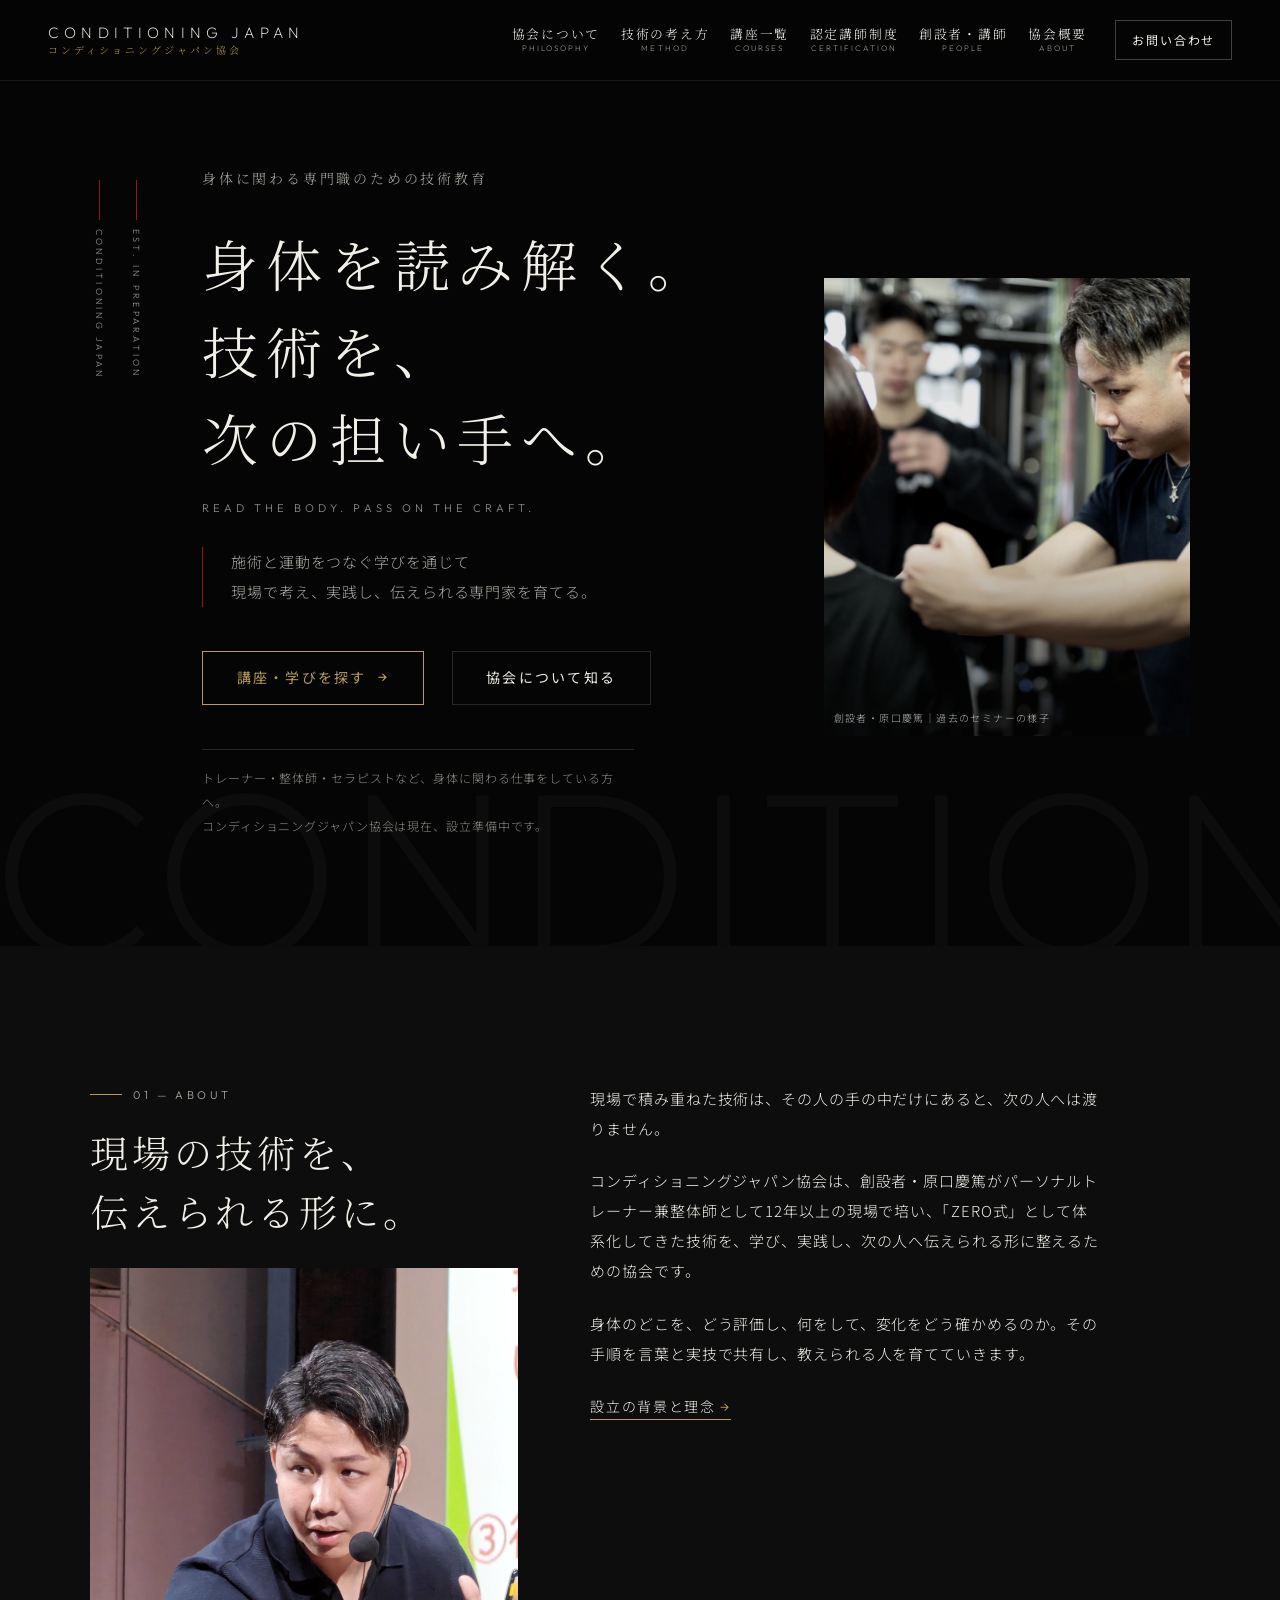
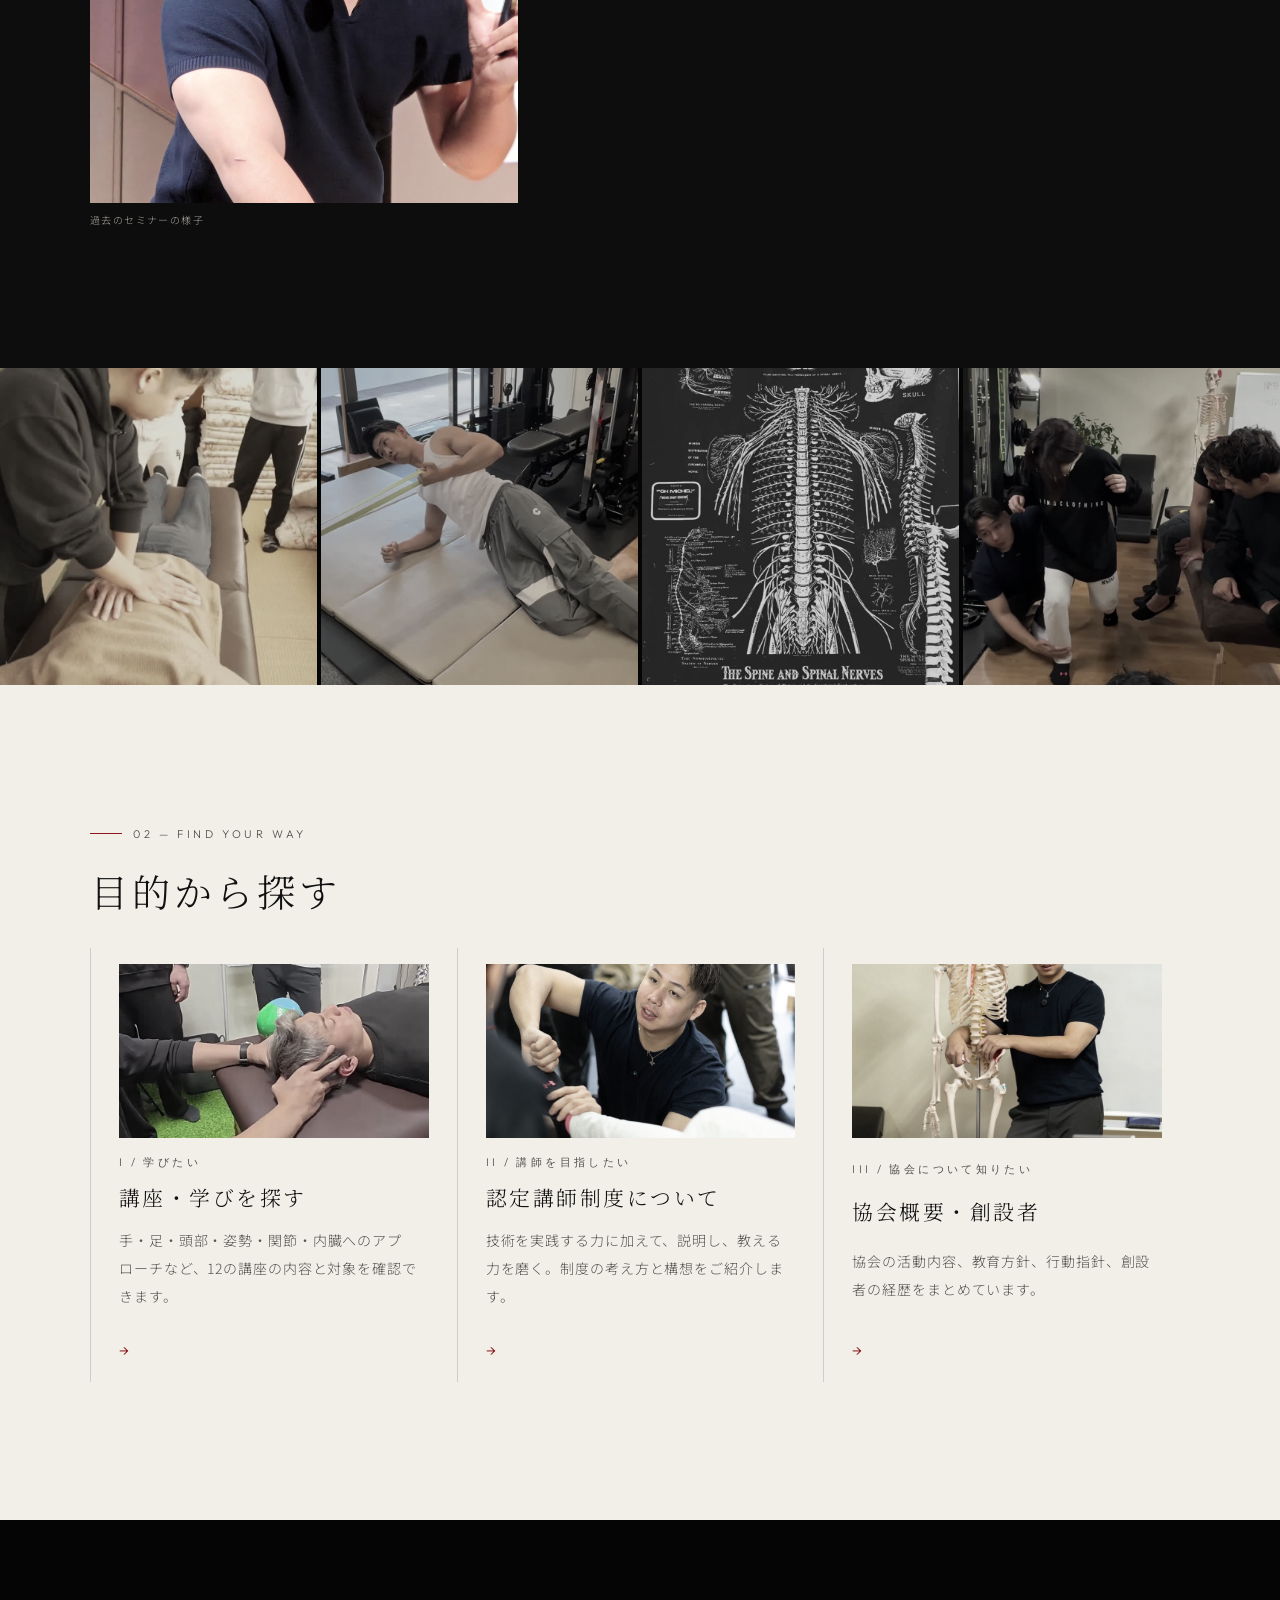
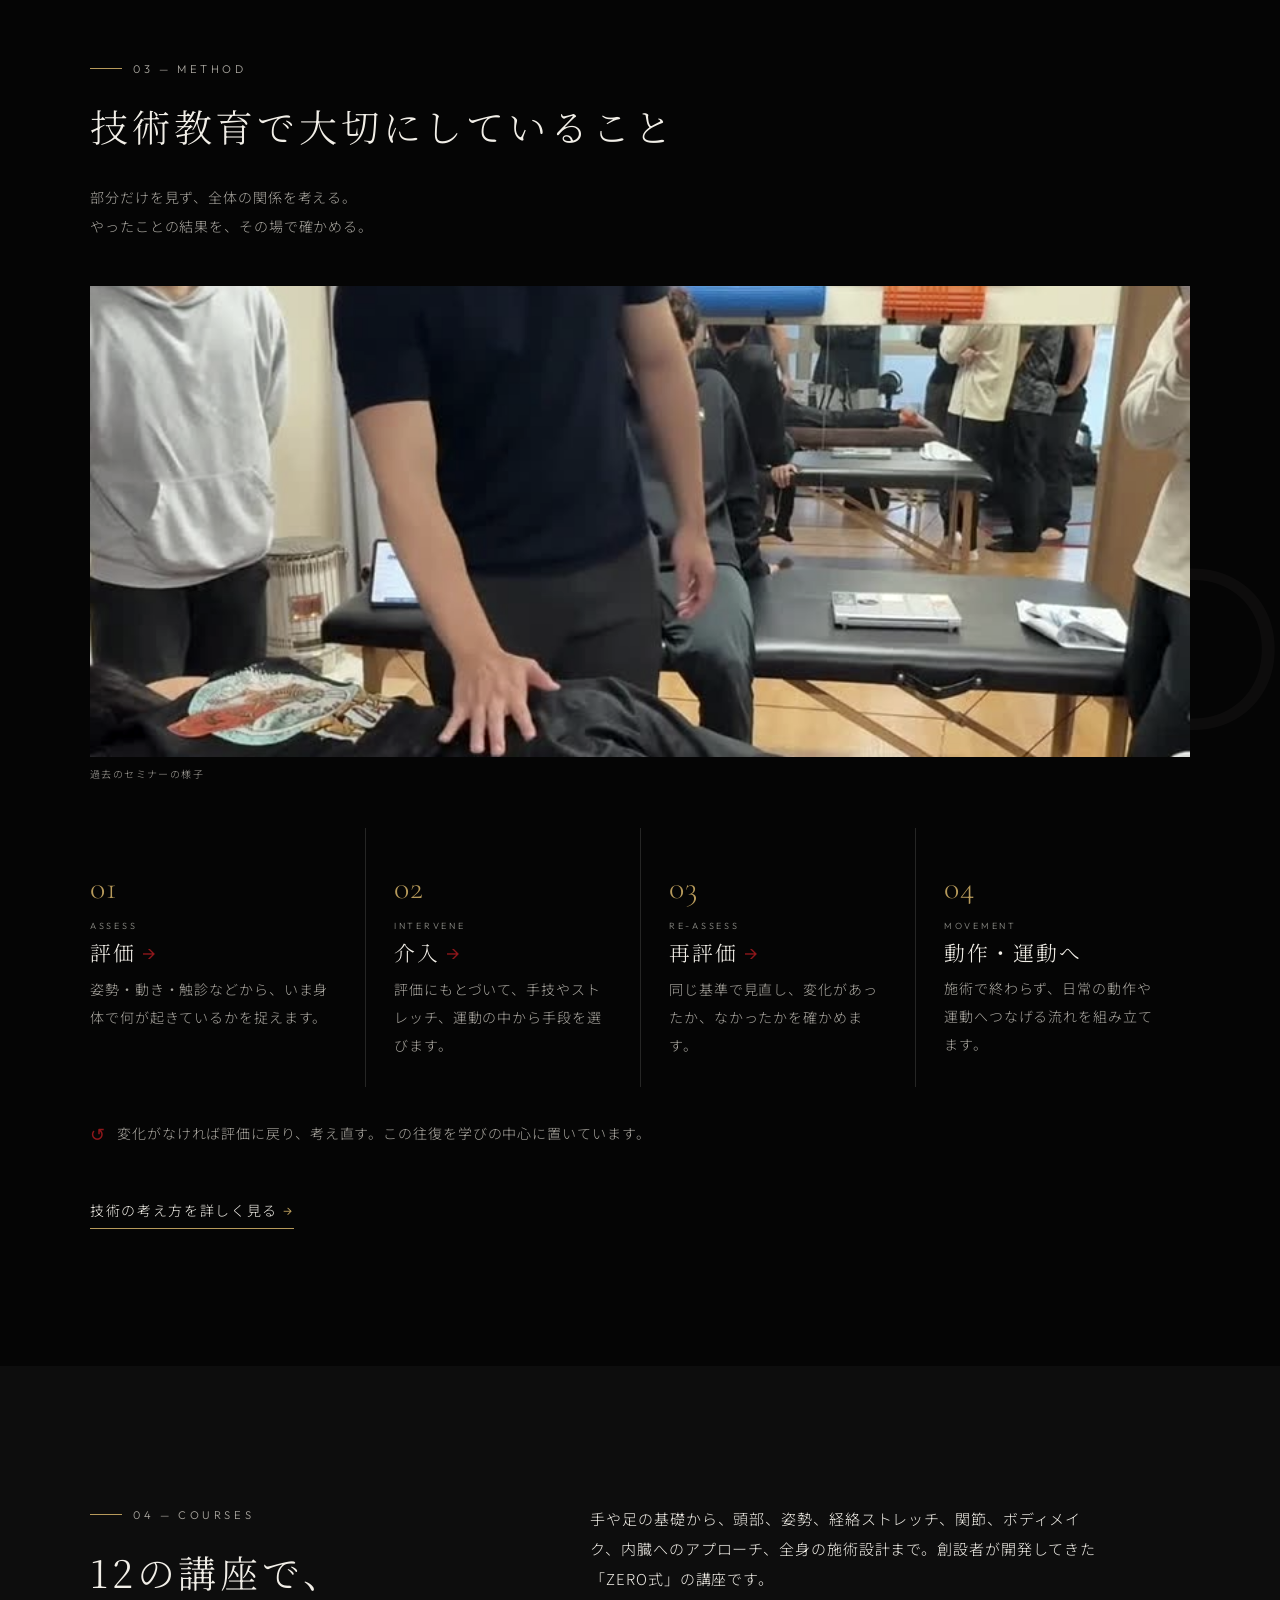
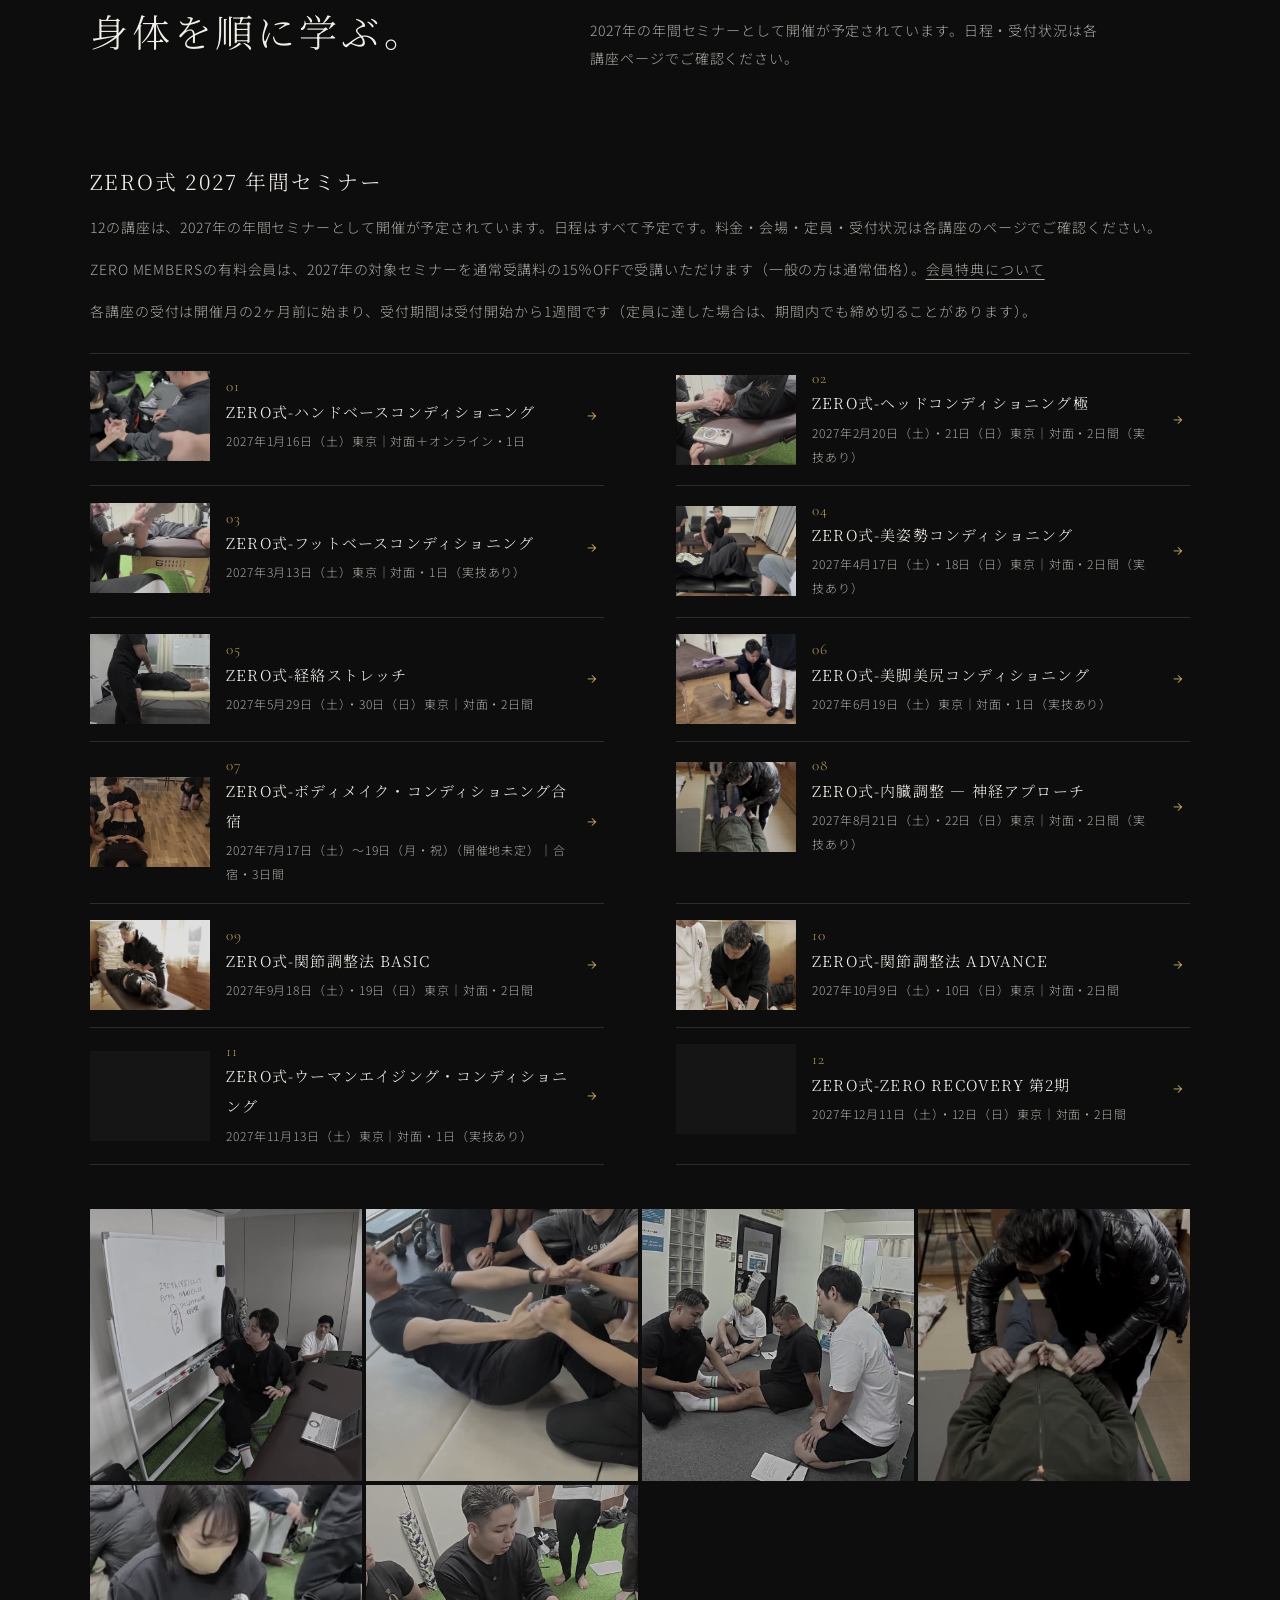
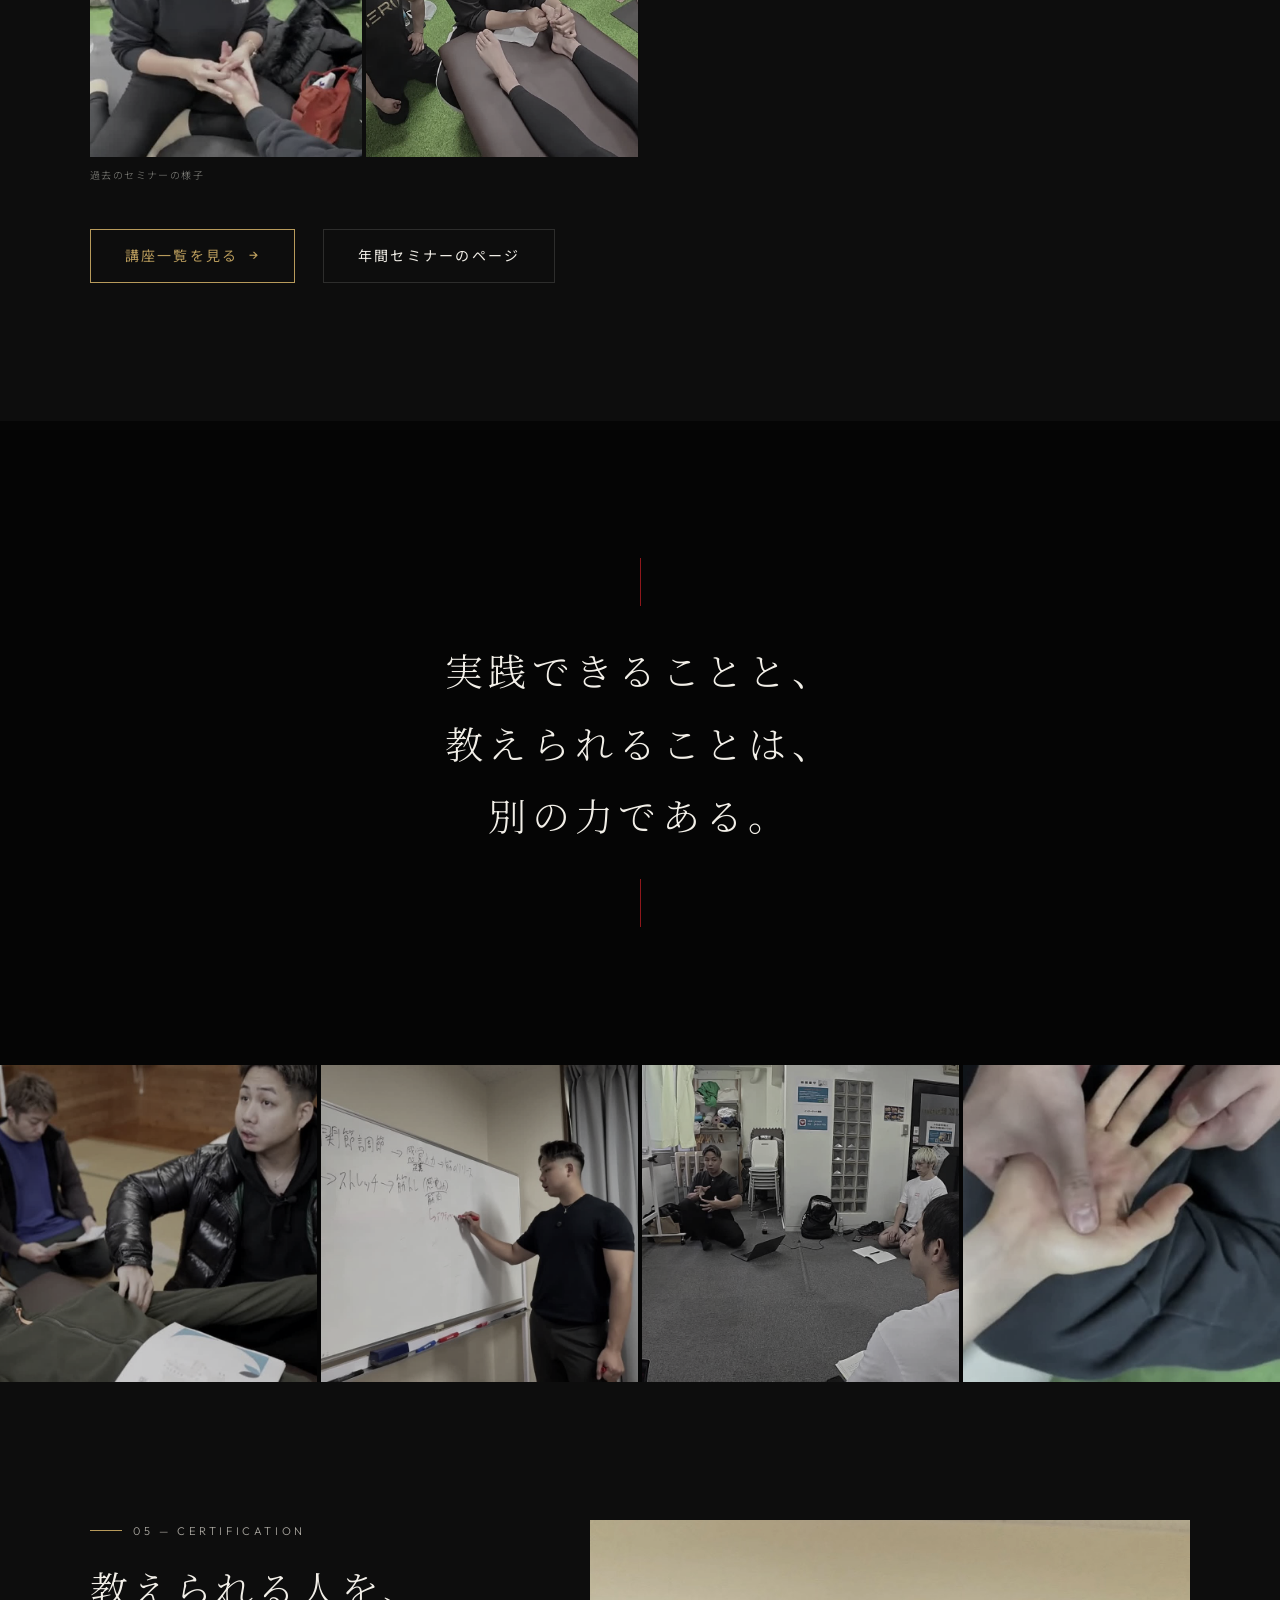
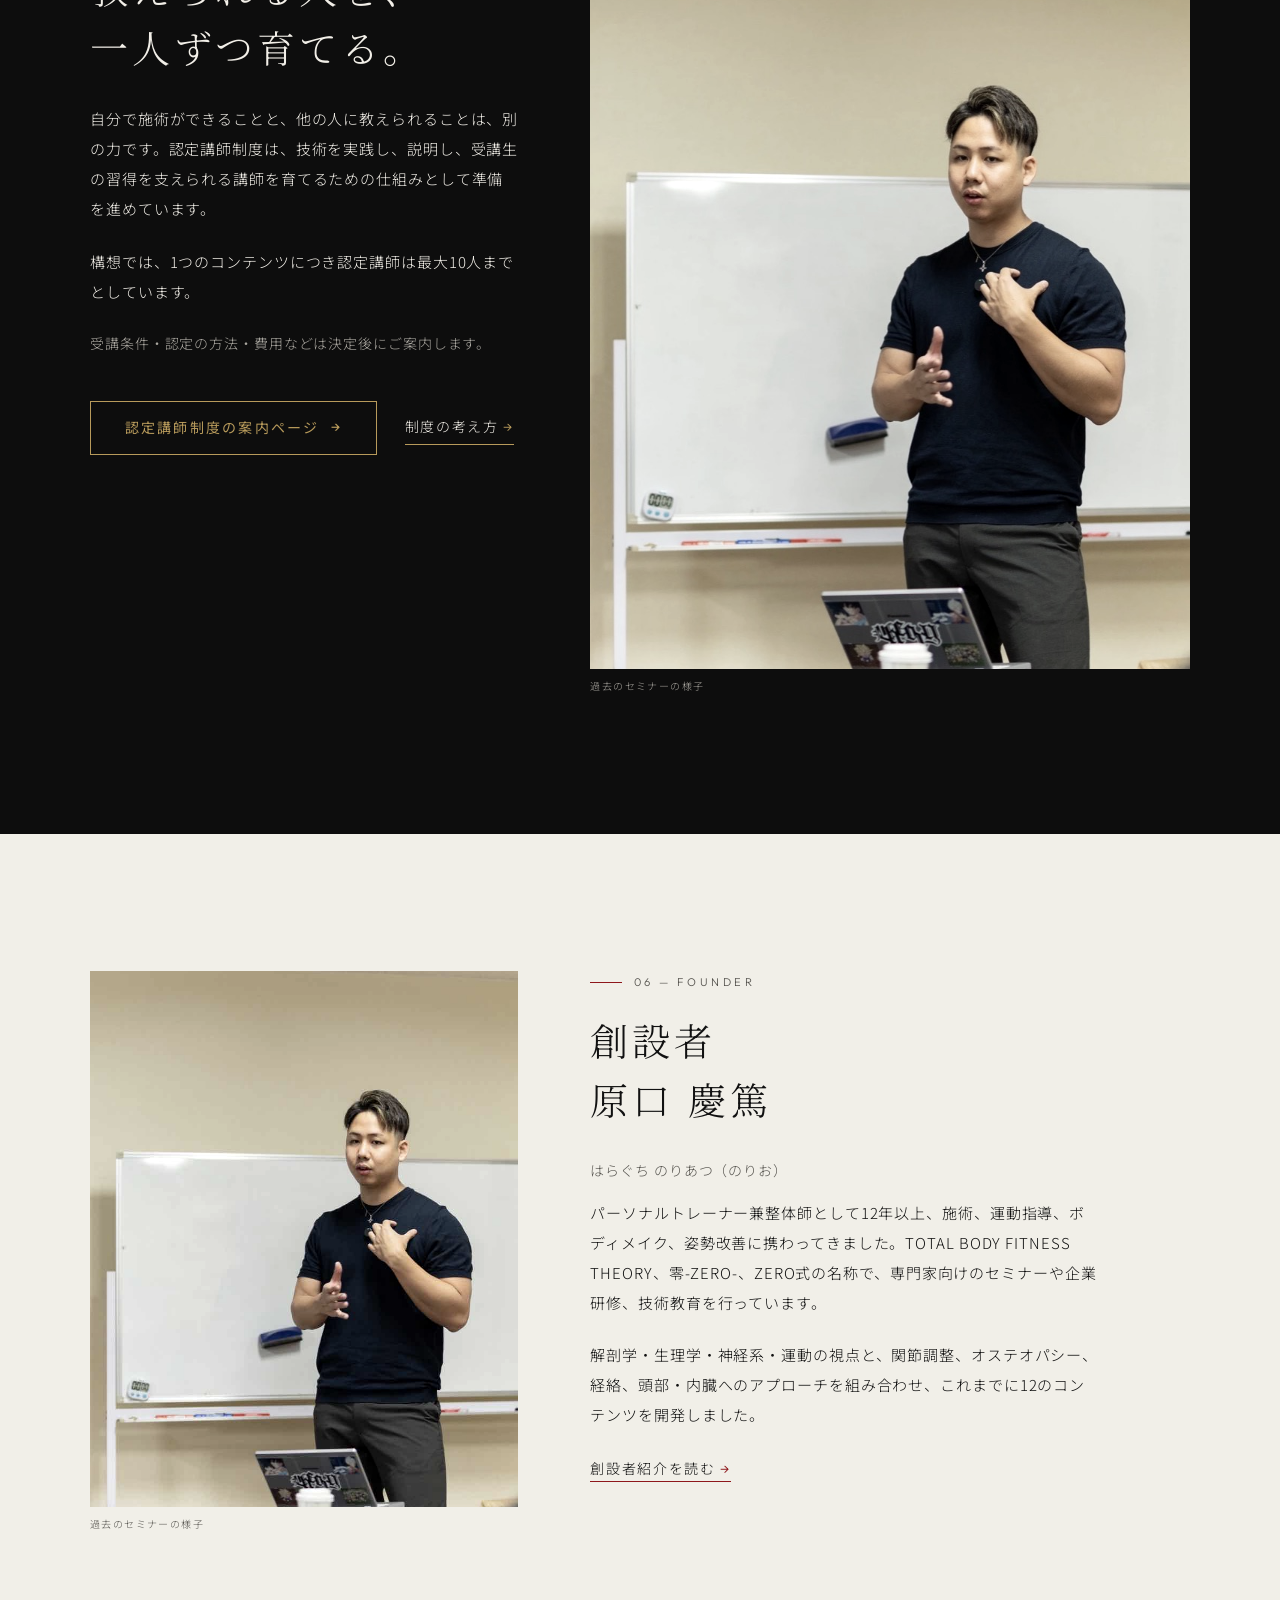
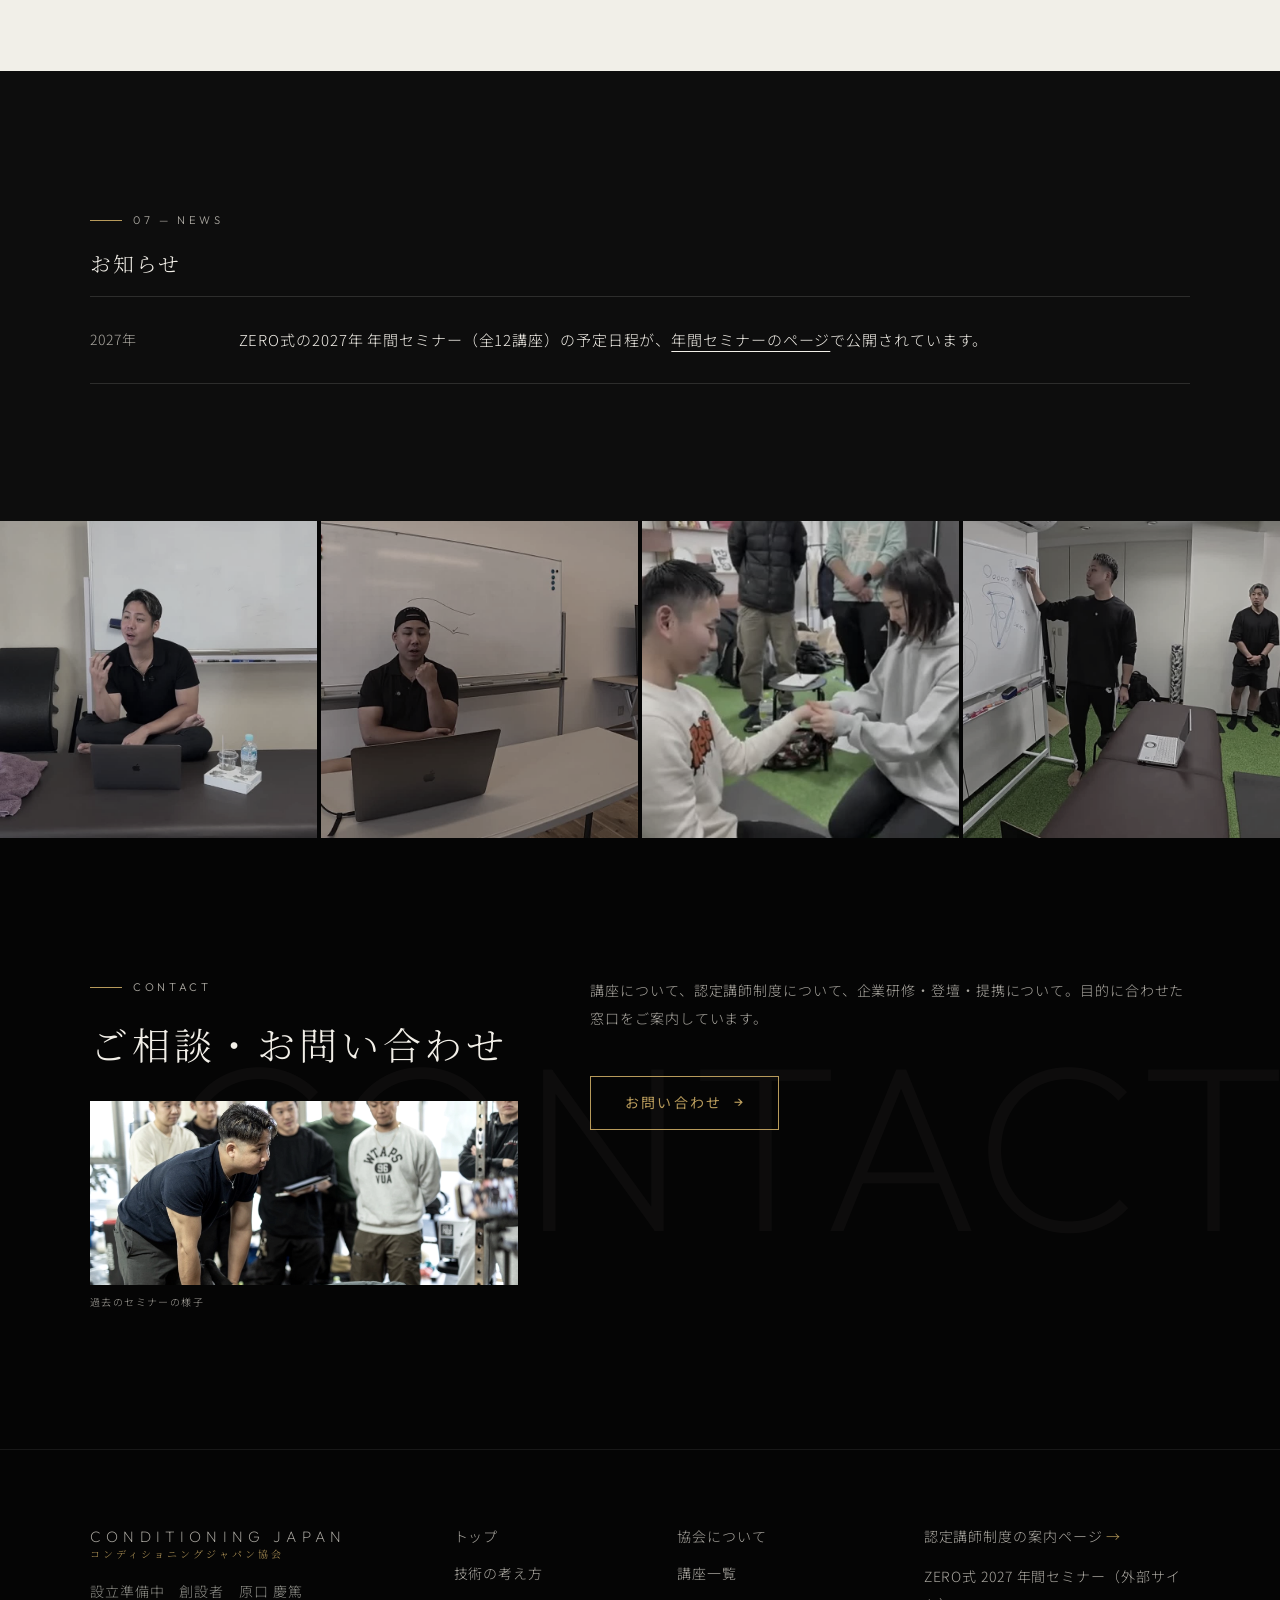
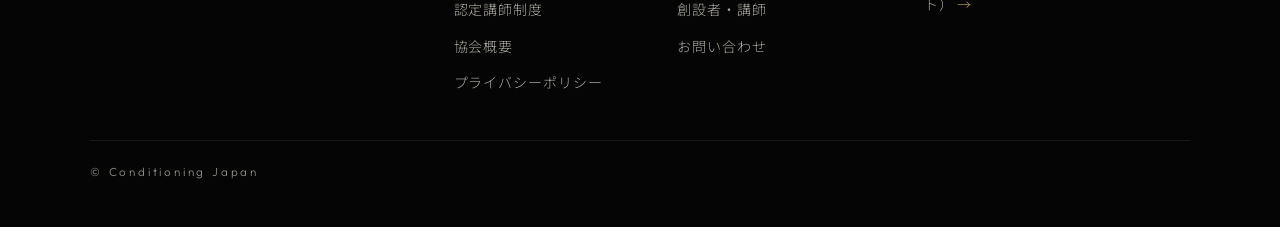
==== commit d379abbf: "7月の合宿の開催地を未定に変更 Co-Authored-By: Claude Opus 5.5 <noreply@anthropic.com>" ====
--- a/index.html
+++ b/index.html
@@ -159,7 +159,12 @@
       <p class="sub">12の講座は、2027年の年間セミナーとして開催が予定されています。日程はすべて予定です。料金・会場・定員・受付状況は各講座のページでご確認ください。</p>
       <p class="sub">ZERO MEMBERSの有料会員は、2027年の対象セミナーを通常受講料の15％OFFで受講いただけます（一般の方は通常価格）。<a href="https://noriatsu3377-hue.github.io/zero-seminar-2027/#members" rel="noopener">会員特典について<span class="sr-only">（外部サイト）</span></a></p>
       <p class="sub">各講座の受付は開催月の2ヶ月前に始まり、受付期間は受付開始から1週間です（定員に達した場合は、期間内でも締め切ることがあります）。</p>
-      <ol class="sem-list"><li><a href="https://noriatsu3377-hue.github.io/zero-seminar-2027/seminars/hands/" rel="noopener"><span class="sem-thumb"><img src="./assets/img/hands-main.jpg" alt="" width="1200" height="900" loading="lazy" decoding="async"></span><span class="sem-text"><span class="course-no">01</span><span class="sem-name">ZERO式-ハンドベースコンディショニング</span><span class="sem-date">2027年1月16日（土）東京｜対面＋オンライン・1日</span></span><span class="sr-only">（外部サイト）</span></a></li><li><a href="https://noriatsu3377-hue.github.io/zero-seminar-2027/seminars/kiwami/" rel="noopener"><span class="sem-thumb"><img src="./assets/img/kiwami-main.jpg" alt="" width="1200" height="900" loading="lazy" decoding="async"></span><span class="sem-text"><span class="course-no">02</span><span class="sem-name">ZERO式-ヘッドコンディショニング極</span><span class="sem-date">2027年2月20日（土）・21日（日）東京｜対面・2日間（実技あり）</span></span><span class="sr-only">（外部サイト）</span></a></li><li><a href="https://noriatsu3377-hue.github.io/zero-seminar-2027/seminars/foot/" rel="noopener"><span class="sem-thumb"><img src="./assets/img/foot-main.jpg" alt="" width="1200" height="900" loading="lazy" decoding="async"></span><span class="sem-text"><span class="course-no">03</span><span class="sem-name">ZERO式-フットベースコンディショニング</span><span class="sem-date">2027年3月13日（土）東京｜対面・1日（実技あり）</span></span><span class="sr-only">（外部サイト）</span></a></li><li><a href="https://noriatsu3377-hue.github.io/zero-seminar-2027/seminars/posture/" rel="noopener"><span class="sem-thumb"><img src="./assets/img/posture-main.jpg" alt="" width="1200" height="900" loading="lazy" decoding="async"></span><span class="sem-text"><span class="course-no">04</span><span class="sem-name">ZERO式-美姿勢コンディショニング</span><span class="sem-date">2027年4月17日（土）・18日（日）東京｜対面・2日間（実技あり）</span></span><span class="sr-only">（外部サイト）</span></a></li><li><a href="https://noriatsu3377-hue.github.io/zero-seminar-2027/seminars/keiraku/" rel="noopener"><span class="sem-thumb"><img src="./assets/img/keiraku-main.jpg" alt="" width="1200" height="900" loading="lazy" decoding="async"></span><span class="sem-text"><span class="course-no">05</span><span class="sem-name">ZERO式-経絡ストレッチ</span><span class="sem-date">2027年5月29日（土）・30日（日）東京｜対面・2日間</span></span><span class="sr-only">（外部サイト）</span></a></li><li><a href="https://noriatsu3377-hue.github.io/zero-seminar-2027/seminars/bikyaku/" rel="noopener"><span class="sem-thumb"><img src="./assets/img/bikyaku-assessment.jpg" alt="" width="1200" height="900" loading="lazy" decoding="async"></span><span class="sem-text"><span class="course-no">06</span><span class="sem-name">ZERO式-美脚美尻コンディショニング</span><span class="sem-date">2027年6月19日（土）東京｜対面・1日（実技あり）</span></span><span class="sr-only">（外部サイト）</span></a></li><li><a href="https://noriatsu3377-hue.github.io/zero-seminar-2027/seminars/gasshuku/" rel="noopener"><span class="sem-thumb"><img src="./assets/img/gasshuku-main.jpg" alt="" width="1200" height="900" loading="lazy" decoding="async"></span><span class="sem-text"><span class="course-no">07</span><span class="sem-name">ZERO式-ボディメイク・コンディショニング合宿</span><span class="sem-date">2027年7月17日（土）〜19日（月・祝）高知｜合宿・3日間</span></span><span class="sr-only">（外部サイト）</span></a></li><li><a href="https://noriatsu3377-hue.github.io/zero-seminar-2027/seminars/naizou/" rel="noopener"><span class="sem-thumb"><img src="./assets/img/naizou-main.jpg" alt="" width="1200" height="900" loading="lazy" decoding="async"></span><span class="sem-text"><span class="course-no">08</span><span class="sem-name">ZERO式-内臓調整 ― 神経アプローチ</span><span class="sem-date">2027年8月21日（土）・22日（日）東京｜対面・2日間（実技あり）</span></span><span class="sr-only">（外部サイト）</span></a></li><li><a href="https://noriatsu3377-hue.github.io/zero-seminar-2027/seminars/kansetsu-basic/" rel="noopener"><span class="sem-thumb"><img src="./assets/img/kansetsu-basic-main.jpg" alt="" width="1200" height="900" loading="lazy" decoding="async"></span><span class="sem-text"><span class="course-no">09</span><span class="sem-name">ZERO式-関節調整法 BASIC</span><span class="sem-date">2027年9月18日（土）・19日（日）東京｜対面・2日間</span></span><span class="sr-only">（外部サイト）</span></a></li><li><a href="https://noriatsu3377-hue.github.io/zero-seminar-2027/seminars/kansetsu-advance/" rel="noopener"><span class="sem-thumb"><img src="./assets/img/kansetsu-advance-3.jpg" alt="" width="800" height="800" loading="lazy" decoding="async"></span><span class="sem-text"><span class="course-no">10</span><span class="sem-name">ZERO式-関節調整法 ADVANCE</span><span class="sem-date">2027年10月9日（土）・10日（日）東京｜対面・2日間</span></span><span class="sr-only">（外部サイト）</span></a></li><li><a href="https://noriatsu3377-hue.github.io/zero-seminar-2027/seminars/new-course/" rel="noopener"><span class="sem-thumb"><img src="./assets/img/naizou-3.jpg" alt="" width="800" height="800" loading="lazy" decoding="async"></span><span class="sem-text"><span class="course-no">11</span><span class="sem-name">ZERO式-ウーマンエイジング・コンディショニング</span><span class="sem-date">2027年11月13日（土）東京｜対面・1日（実技あり）</span></span><span class="sr-only">（外部サイト）</span></a></li><li><a href="https://noriatsu3377-hue.github.io/zero-seminar-2027/seminars/zero-recovery/" rel="noopener"><span class="sem-thumb"><img src="./assets/img/zero-recovery-main.jpg" alt="" width="1200" height="900" loading="lazy" decoding="async"></span><span class="sem-text"><span class="course-no">12</span><span class="sem-name">ZERO式-ZERO RECOVERY 第2期</span><span class="sem-date">2027年12月11日（土）・12日（日）東京｜対面・2日間</span></span><span class="sr-only">（外部サイト）</span></a></li></ol>
+      <div class="apply-open" data-apply-group>
+  <p class="apply-title">現在受付中の講座</p>
+  <ul class="apply-list"><li data-closes-at="2026-11-25T00:00:00+09:00"><span class="apply-name"><span class="course-no">01</span>ZERO式-ハンドベースコンディショニング</span><span class="apply-badge">受付中</span><span class="apply-deadline">2026年11月24日（火）まで（受付開始から1週間）</span><a class="btn btn-primary btn-sm" href="https://docs.google.com/forms/d/e/1FAIpQLSf6kjyjsDLaYanBHFRyJfcgoMZms5SpXGWCwxUFN2NF4wsHrQ/viewform" rel="noopener">申込フォームへ<span class="sr-only">（ZERO式-ハンドベースコンディショニング・Googleフォーム・外部サイト）</span></a></li></ul>
+  <p class="apply-sub">受付前の講座は、受付開始後に申込フォームをご案内します。</p>
+</div>
+      <ol class="sem-list"><li><a href="https://noriatsu3377-hue.github.io/zero-seminar-2027/seminars/hands/" rel="noopener"><span class="sem-thumb"><img src="./assets/img/hands-main.jpg" alt="" width="1200" height="900" loading="lazy" decoding="async"></span><span class="sem-text"><span class="course-no">01</span><span class="sem-name">ZERO式-ハンドベースコンディショニング</span><span class="sem-date">2027年1月16日（土）東京｜対面＋オンライン・1日</span></span><span class="sr-only">（外部サイト）</span></a></li><li><a href="https://noriatsu3377-hue.github.io/zero-seminar-2027/seminars/kiwami/" rel="noopener"><span class="sem-thumb"><img src="./assets/img/kiwami-main.jpg" alt="" width="1200" height="900" loading="lazy" decoding="async"></span><span class="sem-text"><span class="course-no">02</span><span class="sem-name">ZERO式-ヘッドコンディショニング極</span><span class="sem-date">2027年2月20日（土）・21日（日）東京｜対面・2日間（実技あり）</span></span><span class="sr-only">（外部サイト）</span></a></li><li><a href="https://noriatsu3377-hue.github.io/zero-seminar-2027/seminars/foot/" rel="noopener"><span class="sem-thumb"><img src="./assets/img/foot-main.jpg" alt="" width="1200" height="900" loading="lazy" decoding="async"></span><span class="sem-text"><span class="course-no">03</span><span class="sem-name">ZERO式-フットベースコンディショニング</span><span class="sem-date">2027年3月13日（土）東京｜対面・1日（実技あり）</span></span><span class="sr-only">（外部サイト）</span></a></li><li><a href="https://noriatsu3377-hue.github.io/zero-seminar-2027/seminars/posture/" rel="noopener"><span class="sem-thumb"><img src="./assets/img/posture-main.jpg" alt="" width="1200" height="900" loading="lazy" decoding="async"></span><span class="sem-text"><span class="course-no">04</span><span class="sem-name">ZERO式-美姿勢コンディショニング</span><span class="sem-date">2027年4月17日（土）・18日（日）東京｜対面・2日間（実技あり）</span></span><span class="sr-only">（外部サイト）</span></a></li><li><a href="https://noriatsu3377-hue.github.io/zero-seminar-2027/seminars/keiraku/" rel="noopener"><span class="sem-thumb"><img src="./assets/img/keiraku-main.jpg" alt="" width="1200" height="900" loading="lazy" decoding="async"></span><span class="sem-text"><span class="course-no">05</span><span class="sem-name">ZERO式-経絡ストレッチ</span><span class="sem-date">2027年5月29日（土）・30日（日）東京｜対面・2日間</span></span><span class="sr-only">（外部サイト）</span></a></li><li><a href="https://noriatsu3377-hue.github.io/zero-seminar-2027/seminars/bikyaku/" rel="noopener"><span class="sem-thumb"><img src="./assets/img/bikyaku-assessment.jpg" alt="" width="1200" height="900" loading="lazy" decoding="async"></span><span class="sem-text"><span class="course-no">06</span><span class="sem-name">ZERO式-美脚美尻コンディショニング</span><span class="sem-date">2027年6月19日（土）東京｜対面・1日（実技あり）</span></span><span class="sr-only">（外部サイト）</span></a></li><li><a href="https://noriatsu3377-hue.github.io/zero-seminar-2027/seminars/gasshuku/" rel="noopener"><span class="sem-thumb"><img src="./assets/img/gasshuku-main.jpg" alt="" width="1200" height="900" loading="lazy" decoding="async"></span><span class="sem-text"><span class="course-no">07</span><span class="sem-name">ZERO式-ボディメイク・コンディショニング合宿</span><span class="sem-date">2027年7月17日（土）〜19日（月・祝）（開催地未定）｜合宿・3日間</span></span><span class="sr-only">（外部サイト）</span></a></li><li><a href="https://noriatsu3377-hue.github.io/zero-seminar-2027/seminars/naizou/" rel="noopener"><span class="sem-thumb"><img src="./assets/img/naizou-main.jpg" alt="" width="1200" height="900" loading="lazy" decoding="async"></span><span class="sem-text"><span class="course-no">08</span><span class="sem-name">ZERO式-内臓調整 ― 神経アプローチ</span><span class="sem-date">2027年8月21日（土）・22日（日）東京｜対面・2日間（実技あり）</span></span><span class="sr-only">（外部サイト）</span></a></li><li><a href="https://noriatsu3377-hue.github.io/zero-seminar-2027/seminars/kansetsu-basic/" rel="noopener"><span class="sem-thumb"><img src="./assets/img/kansetsu-basic-main.jpg" alt="" width="1200" height="900" loading="lazy" decoding="async"></span><span class="sem-text"><span class="course-no">09</span><span class="sem-name">ZERO式-関節調整法 BASIC</span><span class="sem-date">2027年9月18日（土）・19日（日）東京｜対面・2日間</span></span><span class="sr-only">（外部サイト）</span></a></li><li><a href="https://noriatsu3377-hue.github.io/zero-seminar-2027/seminars/kansetsu-advance/" rel="noopener"><span class="sem-thumb"><img src="./assets/img/kansetsu-advance-3.jpg" alt="" width="800" height="800" loading="lazy" decoding="async"></span><span class="sem-text"><span class="course-no">10</span><span class="sem-name">ZERO式-関節調整法 ADVANCE</span><span class="sem-date">2027年10月9日（土）・10日（日）東京｜対面・2日間</span></span><span class="sr-only">（外部サイト）</span></a></li><li><a href="https://noriatsu3377-hue.github.io/zero-seminar-2027/seminars/new-course/" rel="noopener"><span class="sem-thumb"><img src="./assets/img/naizou-3.jpg" alt="" width="800" height="800" loading="lazy" decoding="async"></span><span class="sem-text"><span class="course-no">11</span><span class="sem-name">ZERO式-ウーマンエイジング・コンディショニング</span><span class="sem-date">2027年11月13日（土）東京｜対面・1日（実技あり）</span></span><span class="sr-only">（外部サイト）</span></a></li><li><a href="https://noriatsu3377-hue.github.io/zero-seminar-2027/seminars/zero-recovery/" rel="noopener"><span class="sem-thumb"><img src="./assets/img/zero-recovery-main.jpg" alt="" width="1200" height="900" loading="lazy" decoding="async"></span><span class="sem-text"><span class="course-no">12</span><span class="sem-name">ZERO式-ZERO RECOVERY 第2期</span><span class="sem-date">2027年12月11日（土）・12日（日）東京｜対面・2日間</span></span><span class="sr-only">（外部サイト）</span></a></li></ol>
       <div class="gallery sem-gallery"><figure><img src="./assets/img/kiwami-1.jpg" alt="講義の様子" width="800" height="800" loading="lazy" decoding="async"></figure><figure><img src="./assets/img/posture-2.jpg" alt="受講者同士で評価を練習する様子" width="800" height="800" loading="lazy" decoding="async"></figure><figure><img src="./assets/img/keiraku-2.jpg" alt="受講者同士でストレッチを練習する様子" width="800" height="800" loading="lazy" decoding="async"></figure><figure><img src="./assets/img/naizou-2.jpg" alt="腹部へのアプローチを指導する様子" width="800" height="800" loading="lazy" decoding="async"></figure><figure><img src="./assets/img/hands-2.jpg" alt="受講者同士で手の評価を練習する様子" width="800" height="800" loading="lazy" decoding="async"></figure><figure><img src="./assets/img/foot-2.jpg" alt="受講者の足を調整する様子" width="800" height="800" loading="lazy" decoding="async"></figure><figure><img src="./assets/img/foot-3.jpg" alt="立位の受講者を評価する様子" width="800" height="800" loading="lazy" decoding="async"></figure><figure><img src="./assets/img/gasshuku-3.jpg" alt="受講者に運動を指導する様子" width="800" height="800" loading="lazy" decoding="async"></figure></div>
       <p class="gallery-note">過去のセミナーの様子</p>
       <div class="btn-row">
--- a/assets/css/style.css
+++ b/assets/css/style.css
@@ -457,3 +457,14 @@
 .path-photo { display: block; overflow: hidden; margin-bottom: 0.6em; }
 .path-photo img { width: 100%; aspect-ratio: 16 / 9; object-fit: cover; filter: grayscale(0.4); transition: filter 0.5s var(--ease), transform 0.6s var(--ease); }
 .path:hover .path-photo img { filter: none; transform: scale(1.03); }
+
+/* 申込フォーム（受付中の講座のみ） */
+.apply-open { margin-block: var(--sp-4); padding: var(--sp-3) var(--sp-4); border: 1px solid var(--gold); }
+.apply-title { margin: 0 0 var(--sp-2); font-weight: 600; letter-spacing: 0.08em; }
+.apply-list { list-style: none; margin: 0; padding: 0; display: grid; gap: var(--sp-3); }
+.apply-list li, .apply-card { display: flex; flex-wrap: wrap; align-items: center; gap: var(--sp-1) var(--sp-3); }
+.apply-name { font-weight: 600; } .apply-name .course-no { margin-right: 0.6em; }
+.apply-badge { display: inline-block; padding: 0.15em 0.7em; border: 1px solid var(--gold); color: var(--gold); font-size: var(--fs-xs); letter-spacing: 0.1em; }
+.apply-deadline { font-size: var(--fs-xs); }
+.apply-sub { margin: var(--sp-2) 0 0; font-size: var(--fs-xs); opacity: 0.8; }
+.apply-card { margin: var(--sp-3) 0; }
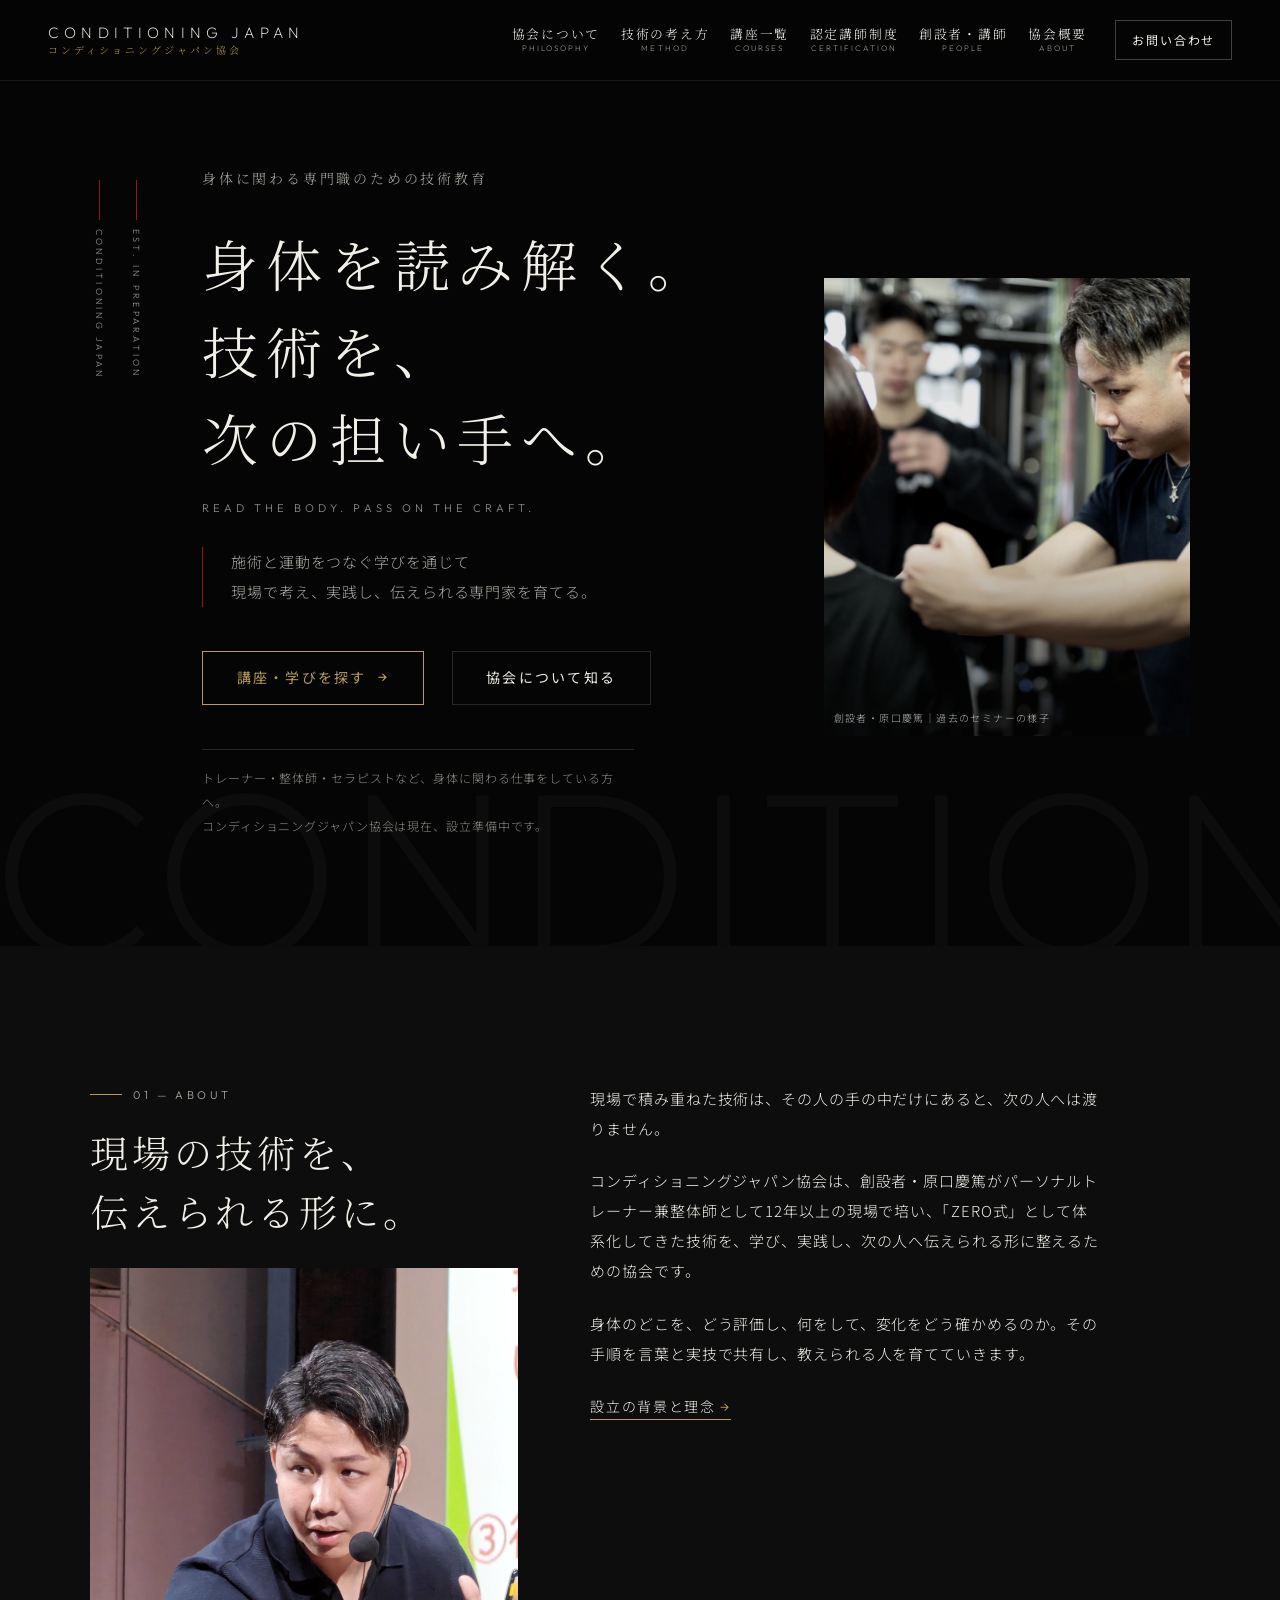
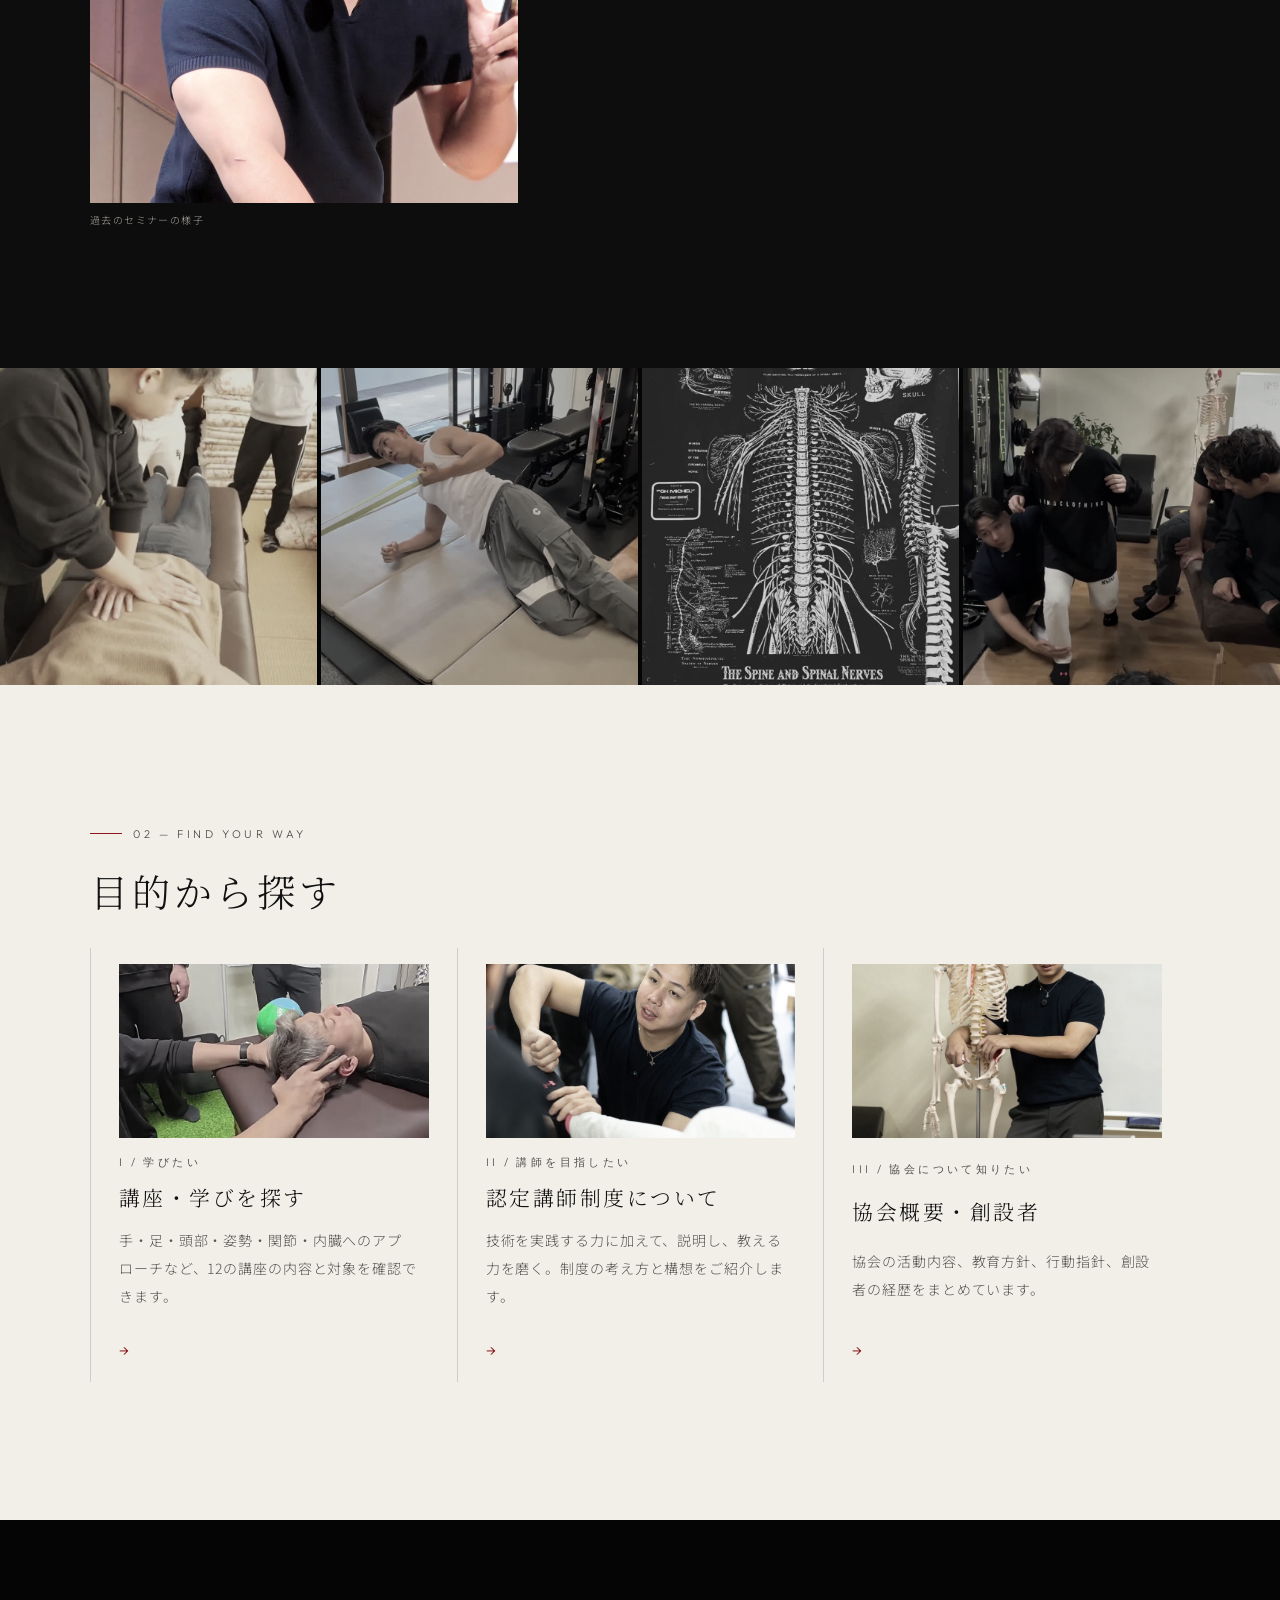
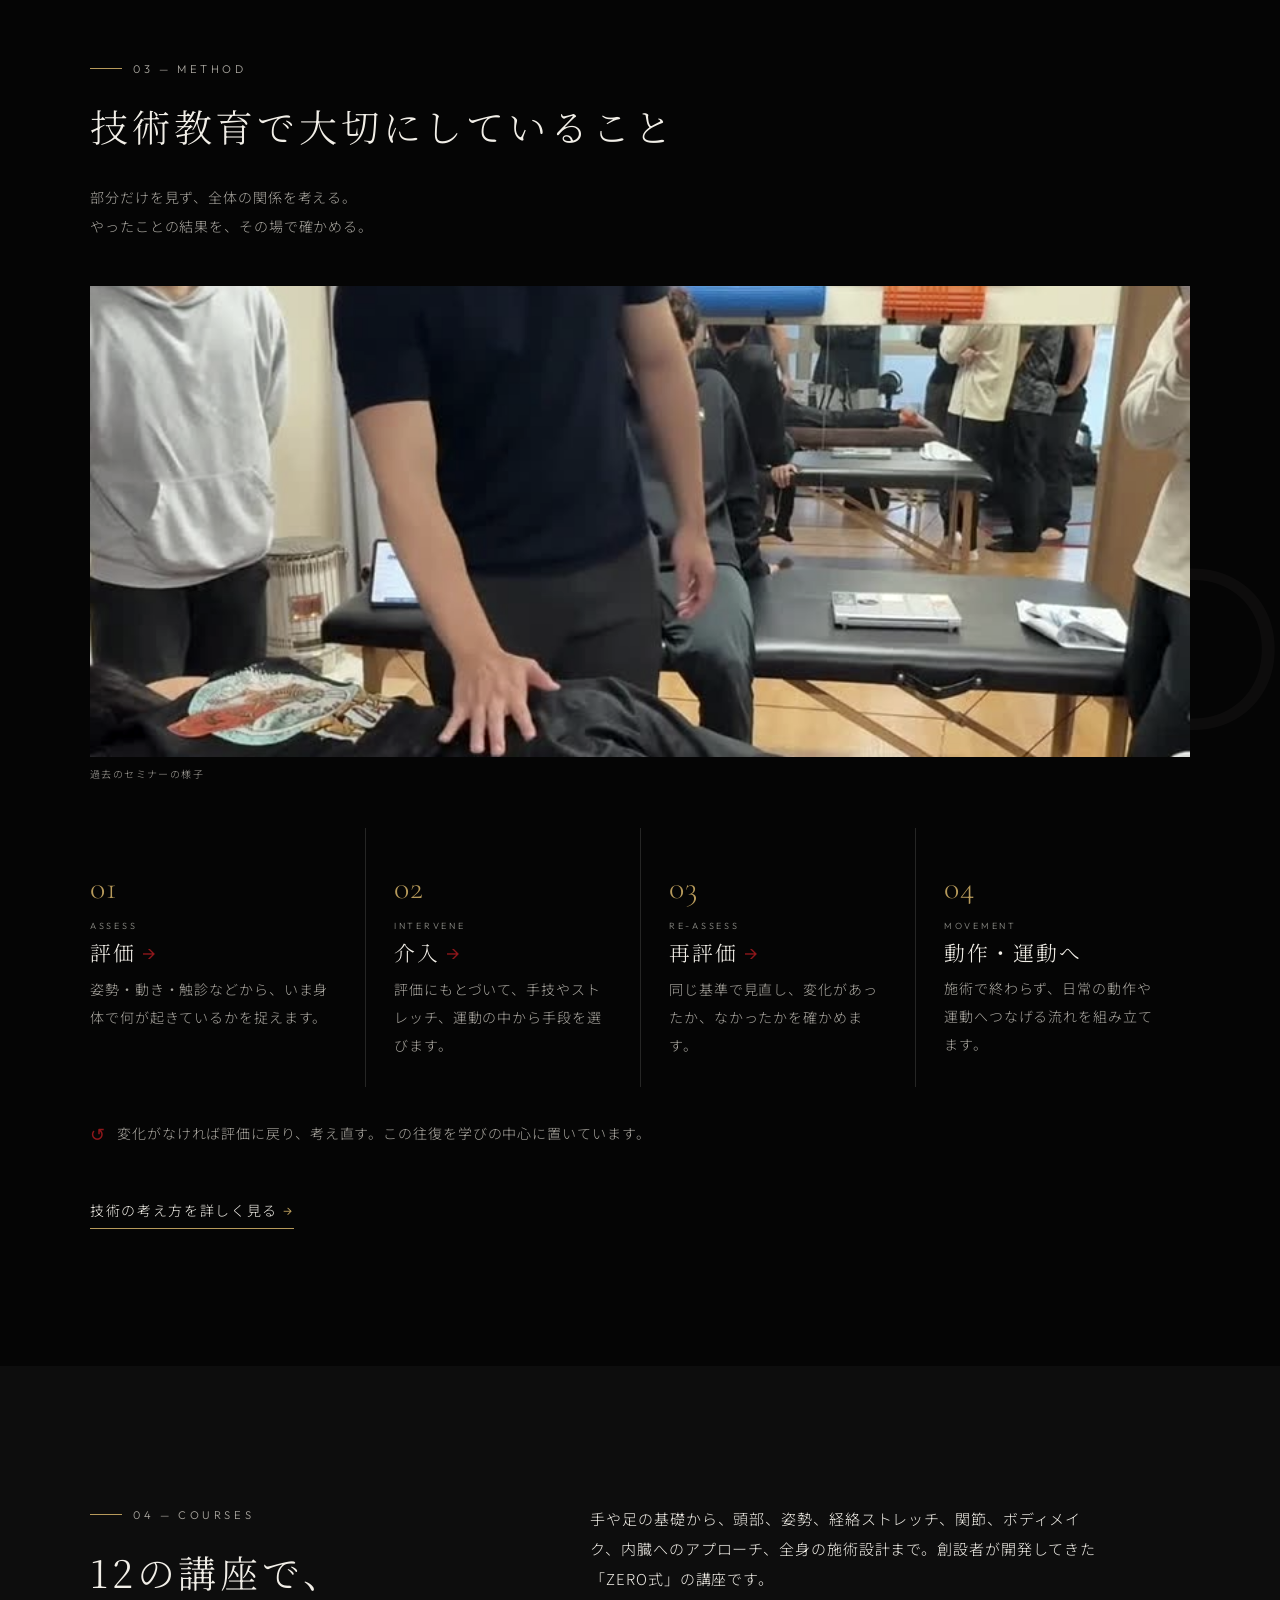
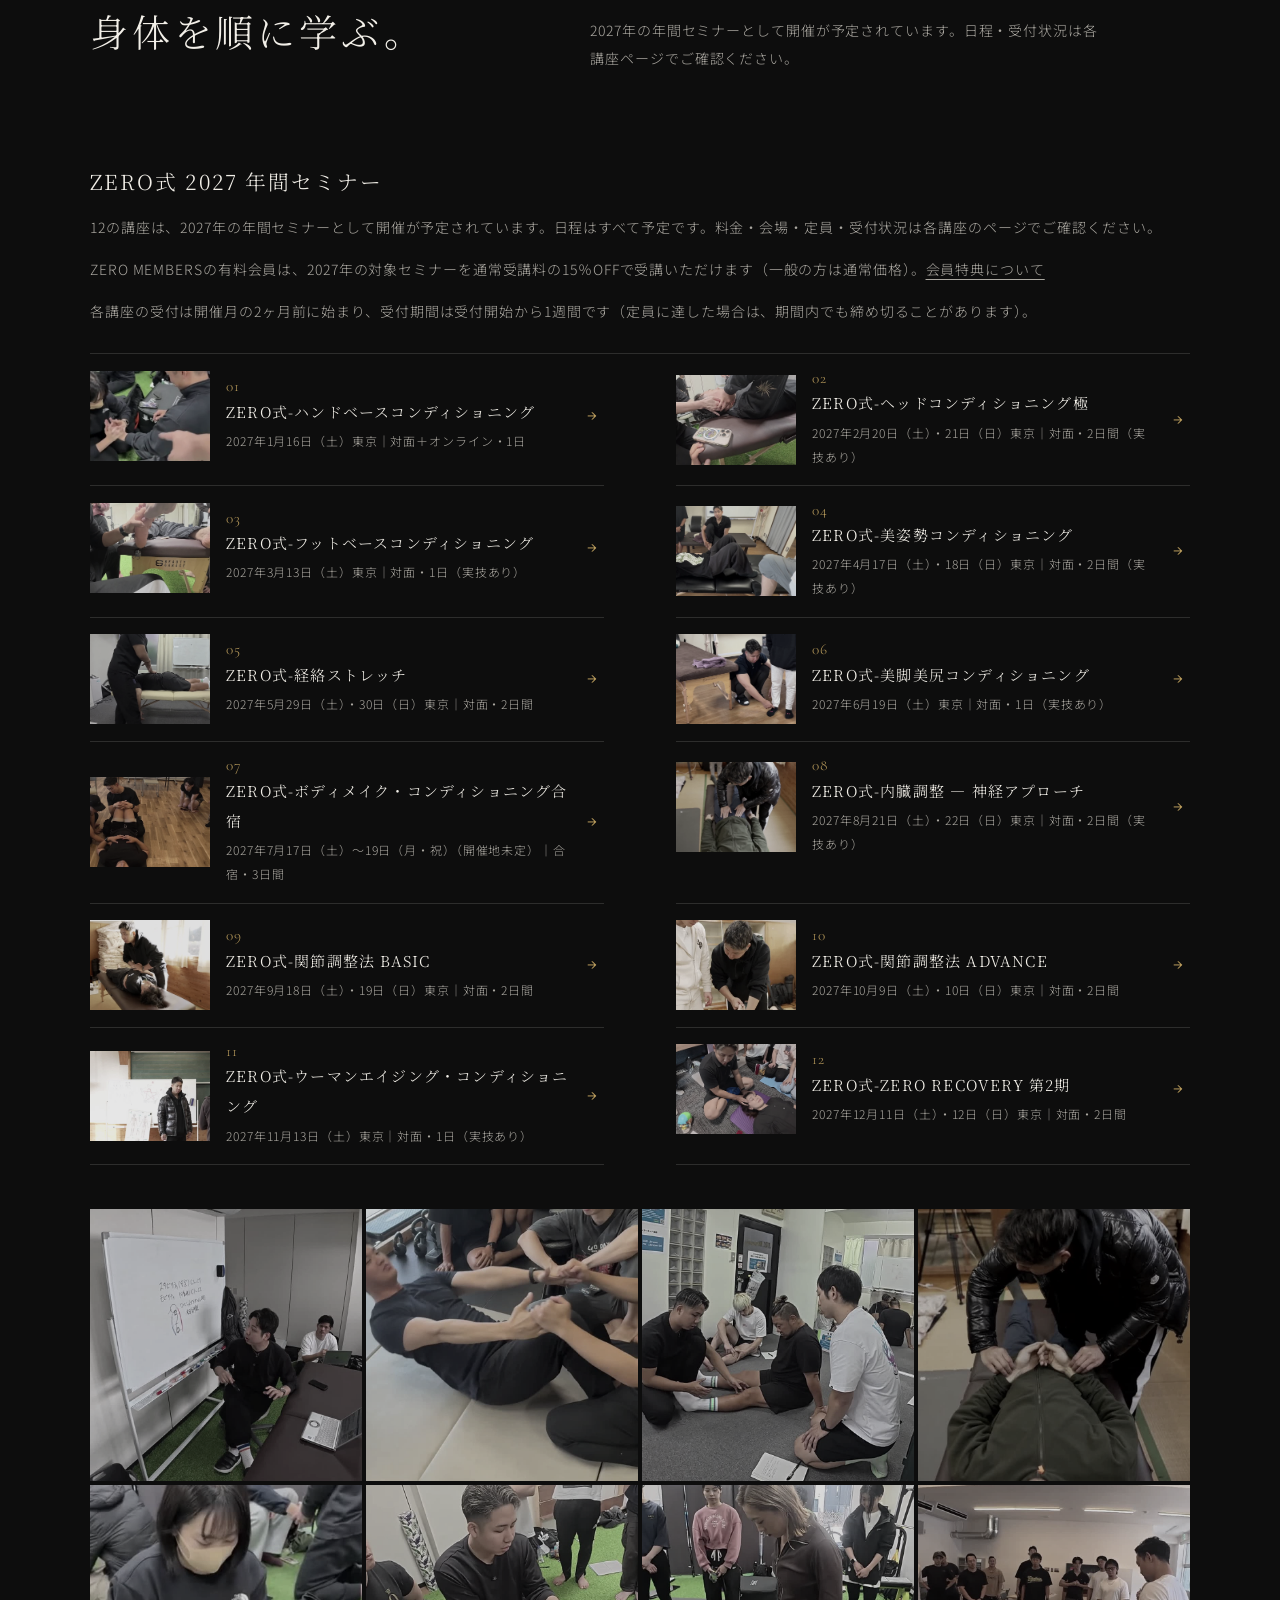
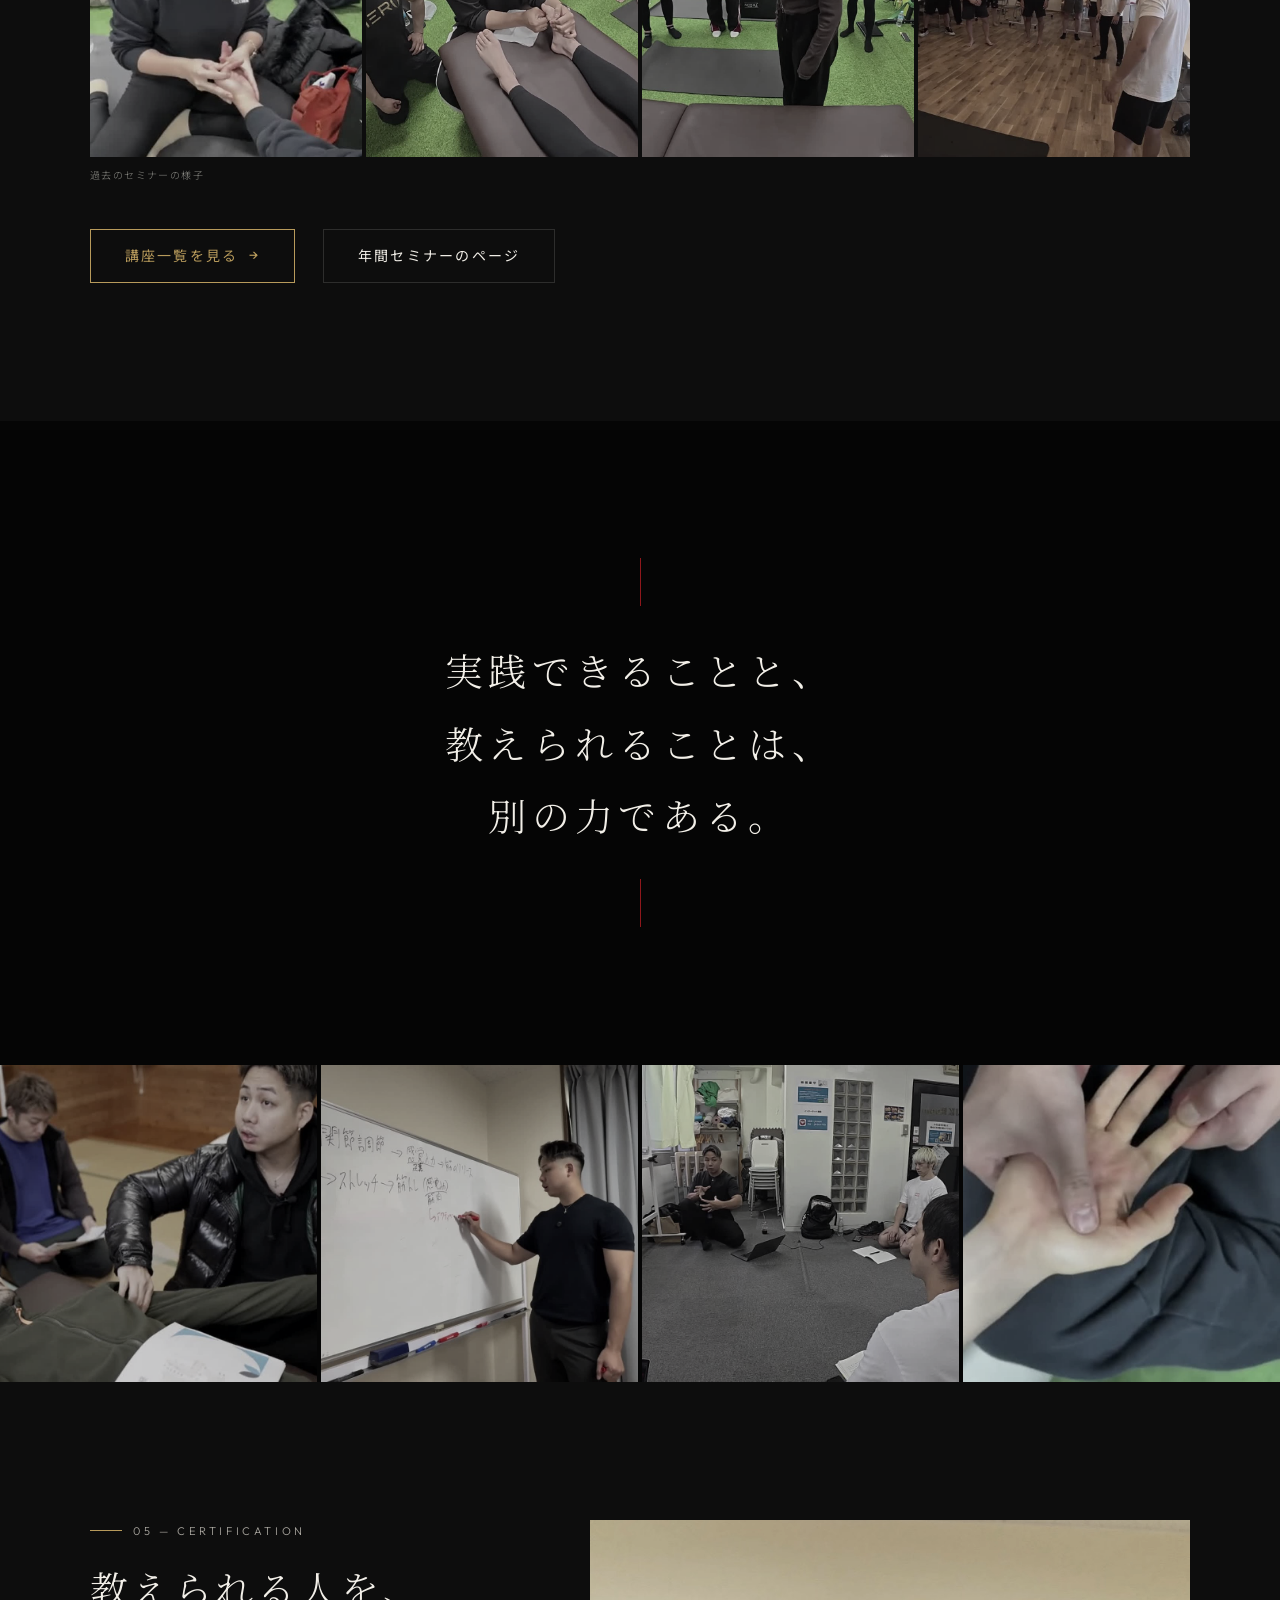
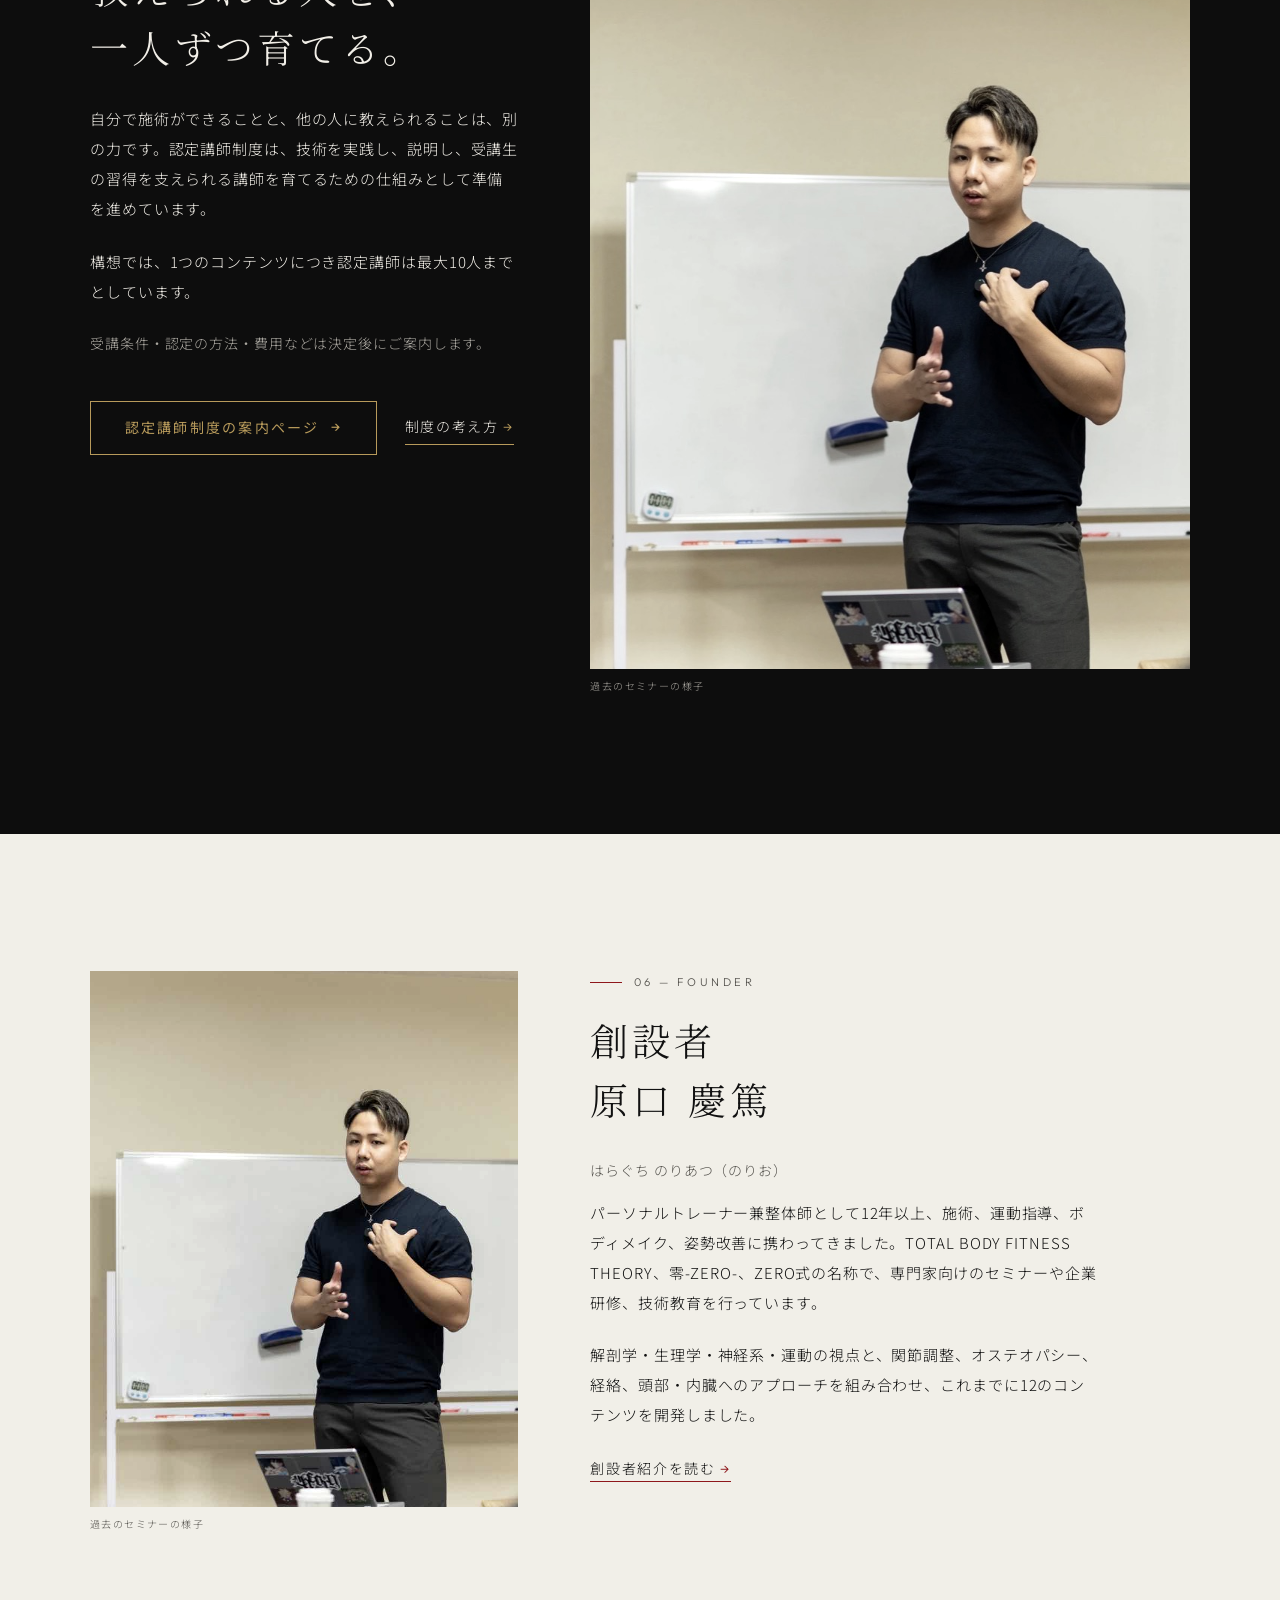
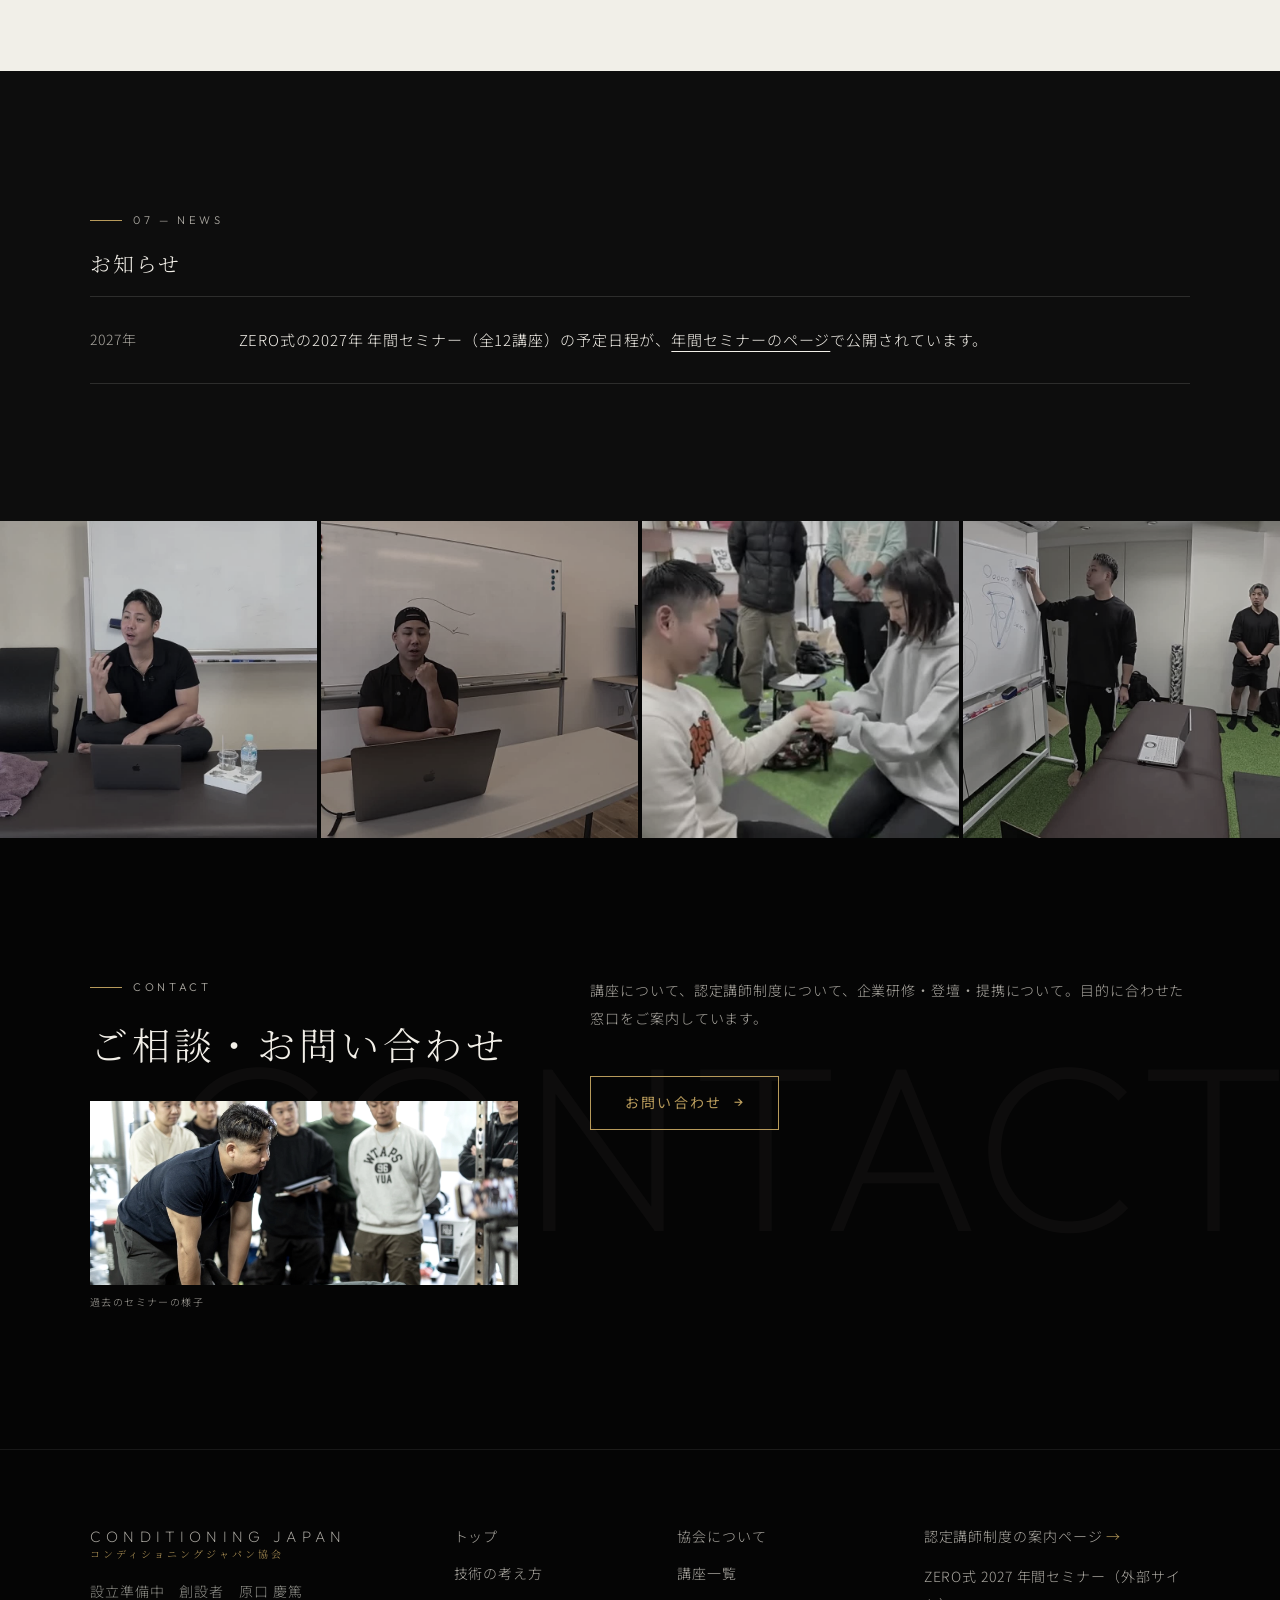
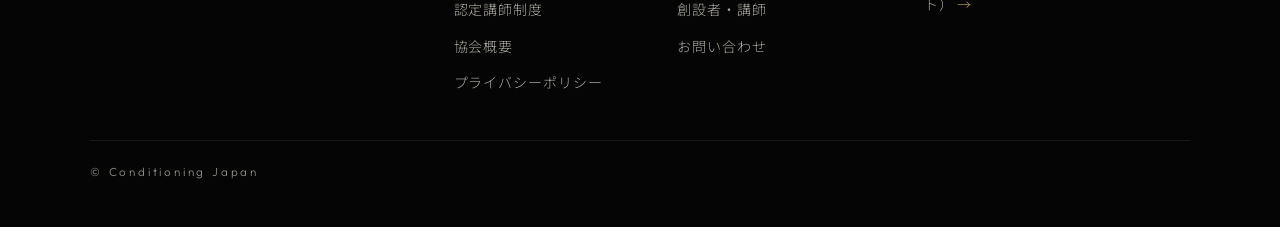
==== commit 9e4632cb: "11月講座のURLを woman-aging に変更 Co-Authored-By: Claude Opus 5.5 <noreply@anthropic.com>" ====
--- a/index.html
+++ b/index.html
@@ -164,7 +164,7 @@
   <ul class="apply-list"><li data-closes-at="2026-11-25T00:00:00+09:00"><span class="apply-name"><span class="course-no">01</span>ZERO式-ハンドベースコンディショニング</span><span class="apply-badge">受付中</span><span class="apply-deadline">2026年11月24日（火）まで（受付開始から1週間）</span><a class="btn btn-primary btn-sm" href="https://docs.google.com/forms/d/e/1FAIpQLSf6kjyjsDLaYanBHFRyJfcgoMZms5SpXGWCwxUFN2NF4wsHrQ/viewform" rel="noopener">申込フォームへ<span class="sr-only">（ZERO式-ハンドベースコンディショニング・Googleフォーム・外部サイト）</span></a></li></ul>
   <p class="apply-sub">受付前の講座は、受付開始後に申込フォームをご案内します。</p>
 </div>
-      <ol class="sem-list"><li><a href="https://noriatsu3377-hue.github.io/zero-seminar-2027/seminars/hands/" rel="noopener"><span class="sem-thumb"><img src="./assets/img/hands-main.jpg" alt="" width="1200" height="900" loading="lazy" decoding="async"></span><span class="sem-text"><span class="course-no">01</span><span class="sem-name">ZERO式-ハンドベースコンディショニング</span><span class="sem-date">2027年1月16日（土）東京｜対面＋オンライン・1日</span></span><span class="sr-only">（外部サイト）</span></a></li><li><a href="https://noriatsu3377-hue.github.io/zero-seminar-2027/seminars/kiwami/" rel="noopener"><span class="sem-thumb"><img src="./assets/img/kiwami-main.jpg" alt="" width="1200" height="900" loading="lazy" decoding="async"></span><span class="sem-text"><span class="course-no">02</span><span class="sem-name">ZERO式-ヘッドコンディショニング極</span><span class="sem-date">2027年2月20日（土）・21日（日）東京｜対面・2日間（実技あり）</span></span><span class="sr-only">（外部サイト）</span></a></li><li><a href="https://noriatsu3377-hue.github.io/zero-seminar-2027/seminars/foot/" rel="noopener"><span class="sem-thumb"><img src="./assets/img/foot-main.jpg" alt="" width="1200" height="900" loading="lazy" decoding="async"></span><span class="sem-text"><span class="course-no">03</span><span class="sem-name">ZERO式-フットベースコンディショニング</span><span class="sem-date">2027年3月13日（土）東京｜対面・1日（実技あり）</span></span><span class="sr-only">（外部サイト）</span></a></li><li><a href="https://noriatsu3377-hue.github.io/zero-seminar-2027/seminars/posture/" rel="noopener"><span class="sem-thumb"><img src="./assets/img/posture-main.jpg" alt="" width="1200" height="900" loading="lazy" decoding="async"></span><span class="sem-text"><span class="course-no">04</span><span class="sem-name">ZERO式-美姿勢コンディショニング</span><span class="sem-date">2027年4月17日（土）・18日（日）東京｜対面・2日間（実技あり）</span></span><span class="sr-only">（外部サイト）</span></a></li><li><a href="https://noriatsu3377-hue.github.io/zero-seminar-2027/seminars/keiraku/" rel="noopener"><span class="sem-thumb"><img src="./assets/img/keiraku-main.jpg" alt="" width="1200" height="900" loading="lazy" decoding="async"></span><span class="sem-text"><span class="course-no">05</span><span class="sem-name">ZERO式-経絡ストレッチ</span><span class="sem-date">2027年5月29日（土）・30日（日）東京｜対面・2日間</span></span><span class="sr-only">（外部サイト）</span></a></li><li><a href="https://noriatsu3377-hue.github.io/zero-seminar-2027/seminars/bikyaku/" rel="noopener"><span class="sem-thumb"><img src="./assets/img/bikyaku-assessment.jpg" alt="" width="1200" height="900" loading="lazy" decoding="async"></span><span class="sem-text"><span class="course-no">06</span><span class="sem-name">ZERO式-美脚美尻コンディショニング</span><span class="sem-date">2027年6月19日（土）東京｜対面・1日（実技あり）</span></span><span class="sr-only">（外部サイト）</span></a></li><li><a href="https://noriatsu3377-hue.github.io/zero-seminar-2027/seminars/gasshuku/" rel="noopener"><span class="sem-thumb"><img src="./assets/img/gasshuku-main.jpg" alt="" width="1200" height="900" loading="lazy" decoding="async"></span><span class="sem-text"><span class="course-no">07</span><span class="sem-name">ZERO式-ボディメイク・コンディショニング合宿</span><span class="sem-date">2027年7月17日（土）〜19日（月・祝）（開催地未定）｜合宿・3日間</span></span><span class="sr-only">（外部サイト）</span></a></li><li><a href="https://noriatsu3377-hue.github.io/zero-seminar-2027/seminars/naizou/" rel="noopener"><span class="sem-thumb"><img src="./assets/img/naizou-main.jpg" alt="" width="1200" height="900" loading="lazy" decoding="async"></span><span class="sem-text"><span class="course-no">08</span><span class="sem-name">ZERO式-内臓調整 ― 神経アプローチ</span><span class="sem-date">2027年8月21日（土）・22日（日）東京｜対面・2日間（実技あり）</span></span><span class="sr-only">（外部サイト）</span></a></li><li><a href="https://noriatsu3377-hue.github.io/zero-seminar-2027/seminars/kansetsu-basic/" rel="noopener"><span class="sem-thumb"><img src="./assets/img/kansetsu-basic-main.jpg" alt="" width="1200" height="900" loading="lazy" decoding="async"></span><span class="sem-text"><span class="course-no">09</span><span class="sem-name">ZERO式-関節調整法 BASIC</span><span class="sem-date">2027年9月18日（土）・19日（日）東京｜対面・2日間</span></span><span class="sr-only">（外部サイト）</span></a></li><li><a href="https://noriatsu3377-hue.github.io/zero-seminar-2027/seminars/kansetsu-advance/" rel="noopener"><span class="sem-thumb"><img src="./assets/img/kansetsu-advance-3.jpg" alt="" width="800" height="800" loading="lazy" decoding="async"></span><span class="sem-text"><span class="course-no">10</span><span class="sem-name">ZERO式-関節調整法 ADVANCE</span><span class="sem-date">2027年10月9日（土）・10日（日）東京｜対面・2日間</span></span><span class="sr-only">（外部サイト）</span></a></li><li><a href="https://noriatsu3377-hue.github.io/zero-seminar-2027/seminars/new-course/" rel="noopener"><span class="sem-thumb"><img src="./assets/img/naizou-3.jpg" alt="" width="800" height="800" loading="lazy" decoding="async"></span><span class="sem-text"><span class="course-no">11</span><span class="sem-name">ZERO式-ウーマンエイジング・コンディショニング</span><span class="sem-date">2027年11月13日（土）東京｜対面・1日（実技あり）</span></span><span class="sr-only">（外部サイト）</span></a></li><li><a href="https://noriatsu3377-hue.github.io/zero-seminar-2027/seminars/zero-recovery/" rel="noopener"><span class="sem-thumb"><img src="./assets/img/zero-recovery-main.jpg" alt="" width="1200" height="900" loading="lazy" decoding="async"></span><span class="sem-text"><span class="course-no">12</span><span class="sem-name">ZERO式-ZERO RECOVERY 第2期</span><span class="sem-date">2027年12月11日（土）・12日（日）東京｜対面・2日間</span></span><span class="sr-only">（外部サイト）</span></a></li></ol>
+      <ol class="sem-list"><li><a href="https://noriatsu3377-hue.github.io/zero-seminar-2027/seminars/hands/" rel="noopener"><span class="sem-thumb"><img src="./assets/img/hands-main.jpg" alt="" width="1200" height="900" loading="lazy" decoding="async"></span><span class="sem-text"><span class="course-no">01</span><span class="sem-name">ZERO式-ハンドベースコンディショニング</span><span class="sem-date">2027年1月16日（土）東京｜対面＋オンライン・1日</span></span><span class="sr-only">（外部サイト）</span></a></li><li><a href="https://noriatsu3377-hue.github.io/zero-seminar-2027/seminars/kiwami/" rel="noopener"><span class="sem-thumb"><img src="./assets/img/kiwami-main.jpg" alt="" width="1200" height="900" loading="lazy" decoding="async"></span><span class="sem-text"><span class="course-no">02</span><span class="sem-name">ZERO式-ヘッドコンディショニング極</span><span class="sem-date">2027年2月20日（土）・21日（日）東京｜対面・2日間（実技あり）</span></span><span class="sr-only">（外部サイト）</span></a></li><li><a href="https://noriatsu3377-hue.github.io/zero-seminar-2027/seminars/foot/" rel="noopener"><span class="sem-thumb"><img src="./assets/img/foot-main.jpg" alt="" width="1200" height="900" loading="lazy" decoding="async"></span><span class="sem-text"><span class="course-no">03</span><span class="sem-name">ZERO式-フットベースコンディショニング</span><span class="sem-date">2027年3月13日（土）東京｜対面・1日（実技あり）</span></span><span class="sr-only">（外部サイト）</span></a></li><li><a href="https://noriatsu3377-hue.github.io/zero-seminar-2027/seminars/posture/" rel="noopener"><span class="sem-thumb"><img src="./assets/img/posture-main.jpg" alt="" width="1200" height="900" loading="lazy" decoding="async"></span><span class="sem-text"><span class="course-no">04</span><span class="sem-name">ZERO式-美姿勢コンディショニング</span><span class="sem-date">2027年4月17日（土）・18日（日）東京｜対面・2日間（実技あり）</span></span><span class="sr-only">（外部サイト）</span></a></li><li><a href="https://noriatsu3377-hue.github.io/zero-seminar-2027/seminars/keiraku/" rel="noopener"><span class="sem-thumb"><img src="./assets/img/keiraku-main.jpg" alt="" width="1200" height="900" loading="lazy" decoding="async"></span><span class="sem-text"><span class="course-no">05</span><span class="sem-name">ZERO式-経絡ストレッチ</span><span class="sem-date">2027年5月29日（土）・30日（日）東京｜対面・2日間</span></span><span class="sr-only">（外部サイト）</span></a></li><li><a href="https://noriatsu3377-hue.github.io/zero-seminar-2027/seminars/bikyaku/" rel="noopener"><span class="sem-thumb"><img src="./assets/img/bikyaku-assessment.jpg" alt="" width="1200" height="900" loading="lazy" decoding="async"></span><span class="sem-text"><span class="course-no">06</span><span class="sem-name">ZERO式-美脚美尻コンディショニング</span><span class="sem-date">2027年6月19日（土）東京｜対面・1日（実技あり）</span></span><span class="sr-only">（外部サイト）</span></a></li><li><a href="https://noriatsu3377-hue.github.io/zero-seminar-2027/seminars/gasshuku/" rel="noopener"><span class="sem-thumb"><img src="./assets/img/gasshuku-main.jpg" alt="" width="1200" height="900" loading="lazy" decoding="async"></span><span class="sem-text"><span class="course-no">07</span><span class="sem-name">ZERO式-ボディメイク・コンディショニング合宿</span><span class="sem-date">2027年7月17日（土）〜19日（月・祝）（開催地未定）｜合宿・3日間</span></span><span class="sr-only">（外部サイト）</span></a></li><li><a href="https://noriatsu3377-hue.github.io/zero-seminar-2027/seminars/naizou/" rel="noopener"><span class="sem-thumb"><img src="./assets/img/naizou-main.jpg" alt="" width="1200" height="900" loading="lazy" decoding="async"></span><span class="sem-text"><span class="course-no">08</span><span class="sem-name">ZERO式-内臓調整 ― 神経アプローチ</span><span class="sem-date">2027年8月21日（土）・22日（日）東京｜対面・2日間（実技あり）</span></span><span class="sr-only">（外部サイト）</span></a></li><li><a href="https://noriatsu3377-hue.github.io/zero-seminar-2027/seminars/kansetsu-basic/" rel="noopener"><span class="sem-thumb"><img src="./assets/img/kansetsu-basic-main.jpg" alt="" width="1200" height="900" loading="lazy" decoding="async"></span><span class="sem-text"><span class="course-no">09</span><span class="sem-name">ZERO式-関節調整法 BASIC</span><span class="sem-date">2027年9月18日（土）・19日（日）東京｜対面・2日間</span></span><span class="sr-only">（外部サイト）</span></a></li><li><a href="https://noriatsu3377-hue.github.io/zero-seminar-2027/seminars/kansetsu-advance/" rel="noopener"><span class="sem-thumb"><img src="./assets/img/kansetsu-advance-3.jpg" alt="" width="800" height="800" loading="lazy" decoding="async"></span><span class="sem-text"><span class="course-no">10</span><span class="sem-name">ZERO式-関節調整法 ADVANCE</span><span class="sem-date">2027年10月9日（土）・10日（日）東京｜対面・2日間</span></span><span class="sr-only">（外部サイト）</span></a></li><li><a href="https://noriatsu3377-hue.github.io/zero-seminar-2027/seminars/woman-aging/" rel="noopener"><span class="sem-thumb"><img src="./assets/img/naizou-3.jpg" alt="" width="800" height="800" loading="lazy" decoding="async"></span><span class="sem-text"><span class="course-no">11</span><span class="sem-name">ZERO式-ウーマンエイジング・コンディショニング</span><span class="sem-date">2027年11月13日（土）東京｜対面・1日（実技あり）</span></span><span class="sr-only">（外部サイト）</span></a></li><li><a href="https://noriatsu3377-hue.github.io/zero-seminar-2027/seminars/zero-recovery/" rel="noopener"><span class="sem-thumb"><img src="./assets/img/zero-recovery-main.jpg" alt="" width="1200" height="900" loading="lazy" decoding="async"></span><span class="sem-text"><span class="course-no">12</span><span class="sem-name">ZERO式-ZERO RECOVERY 第2期</span><span class="sem-date">2027年12月11日（土）・12日（日）東京｜対面・2日間</span></span><span class="sr-only">（外部サイト）</span></a></li></ol>
       <div class="gallery sem-gallery"><figure><img src="./assets/img/kiwami-1.jpg" alt="講義の様子" width="800" height="800" loading="lazy" decoding="async"></figure><figure><img src="./assets/img/posture-2.jpg" alt="受講者同士で評価を練習する様子" width="800" height="800" loading="lazy" decoding="async"></figure><figure><img src="./assets/img/keiraku-2.jpg" alt="受講者同士でストレッチを練習する様子" width="800" height="800" loading="lazy" decoding="async"></figure><figure><img src="./assets/img/naizou-2.jpg" alt="腹部へのアプローチを指導する様子" width="800" height="800" loading="lazy" decoding="async"></figure><figure><img src="./assets/img/hands-2.jpg" alt="受講者同士で手の評価を練習する様子" width="800" height="800" loading="lazy" decoding="async"></figure><figure><img src="./assets/img/foot-2.jpg" alt="受講者の足を調整する様子" width="800" height="800" loading="lazy" decoding="async"></figure><figure><img src="./assets/img/foot-3.jpg" alt="立位の受講者を評価する様子" width="800" height="800" loading="lazy" decoding="async"></figure><figure><img src="./assets/img/gasshuku-3.jpg" alt="受講者に運動を指導する様子" width="800" height="800" loading="lazy" decoding="async"></figure></div>
       <p class="gallery-note">過去のセミナーの様子</p>
       <div class="btn-row">
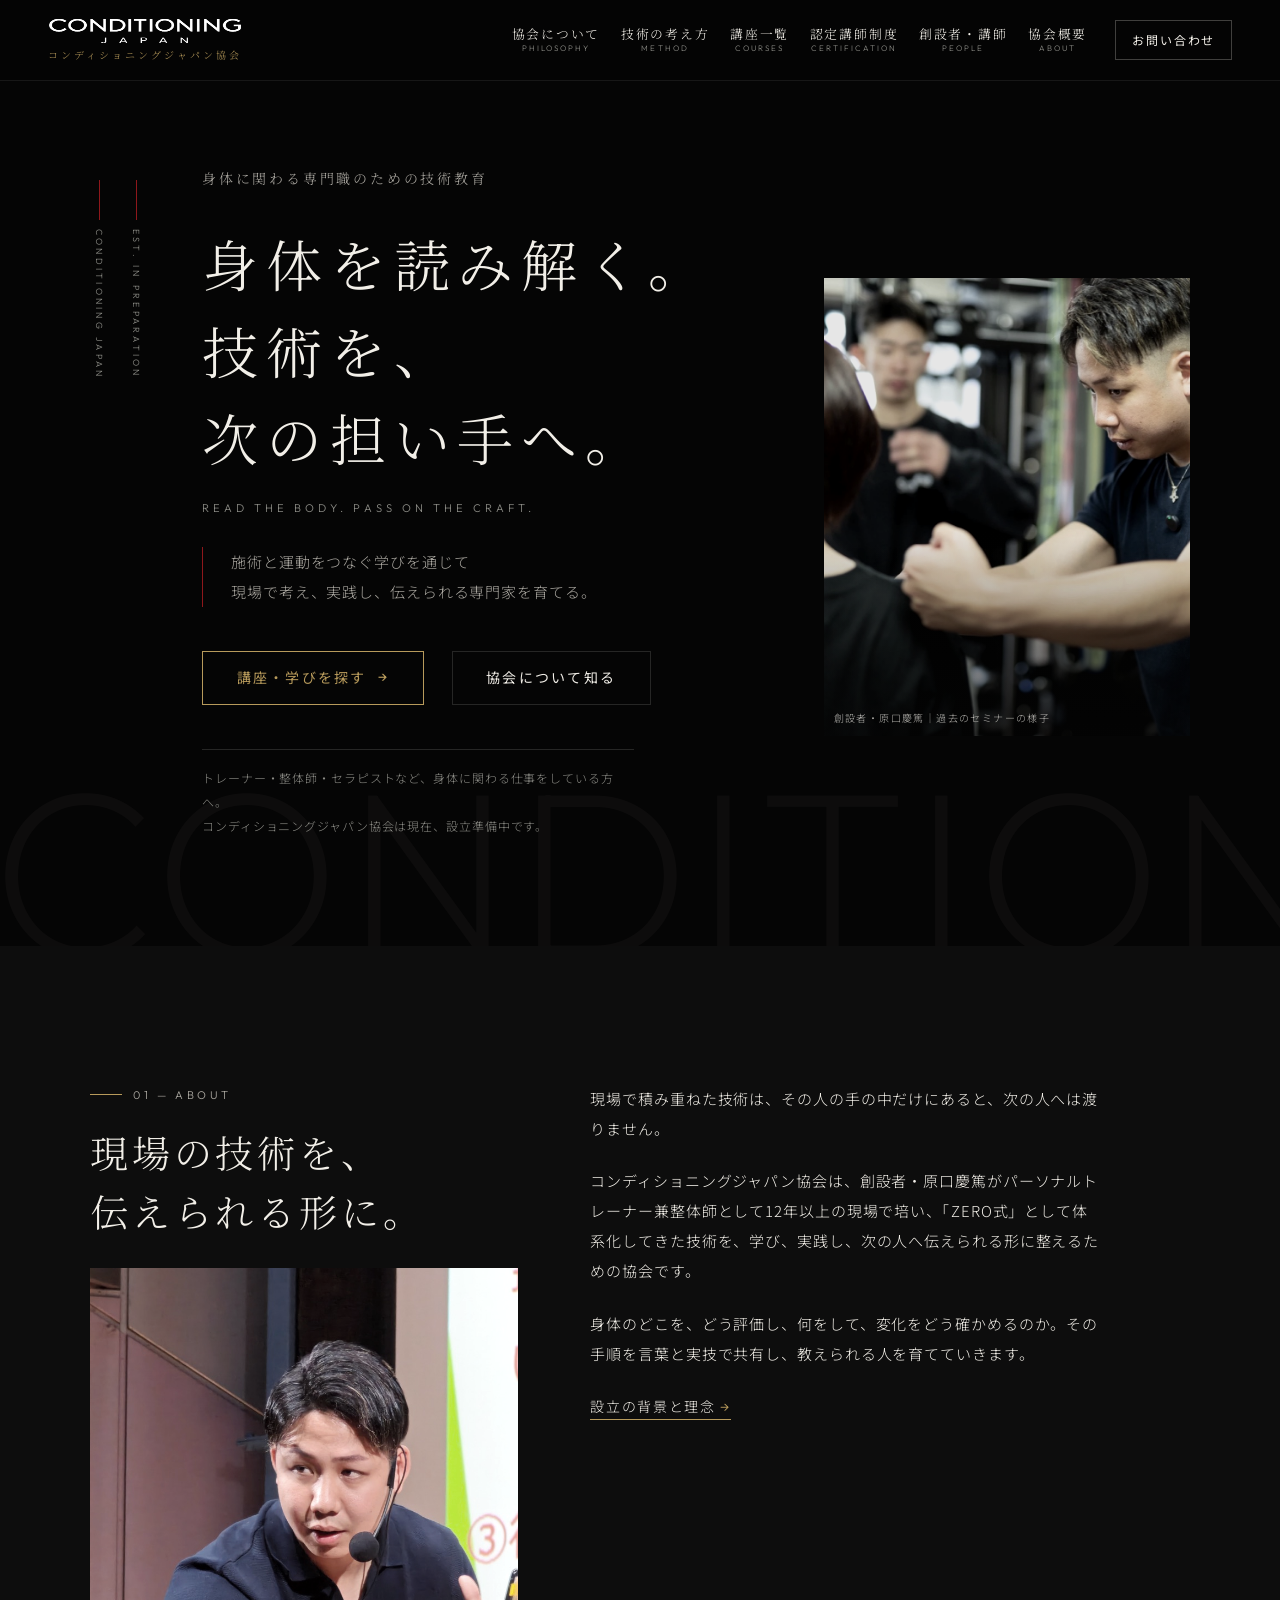
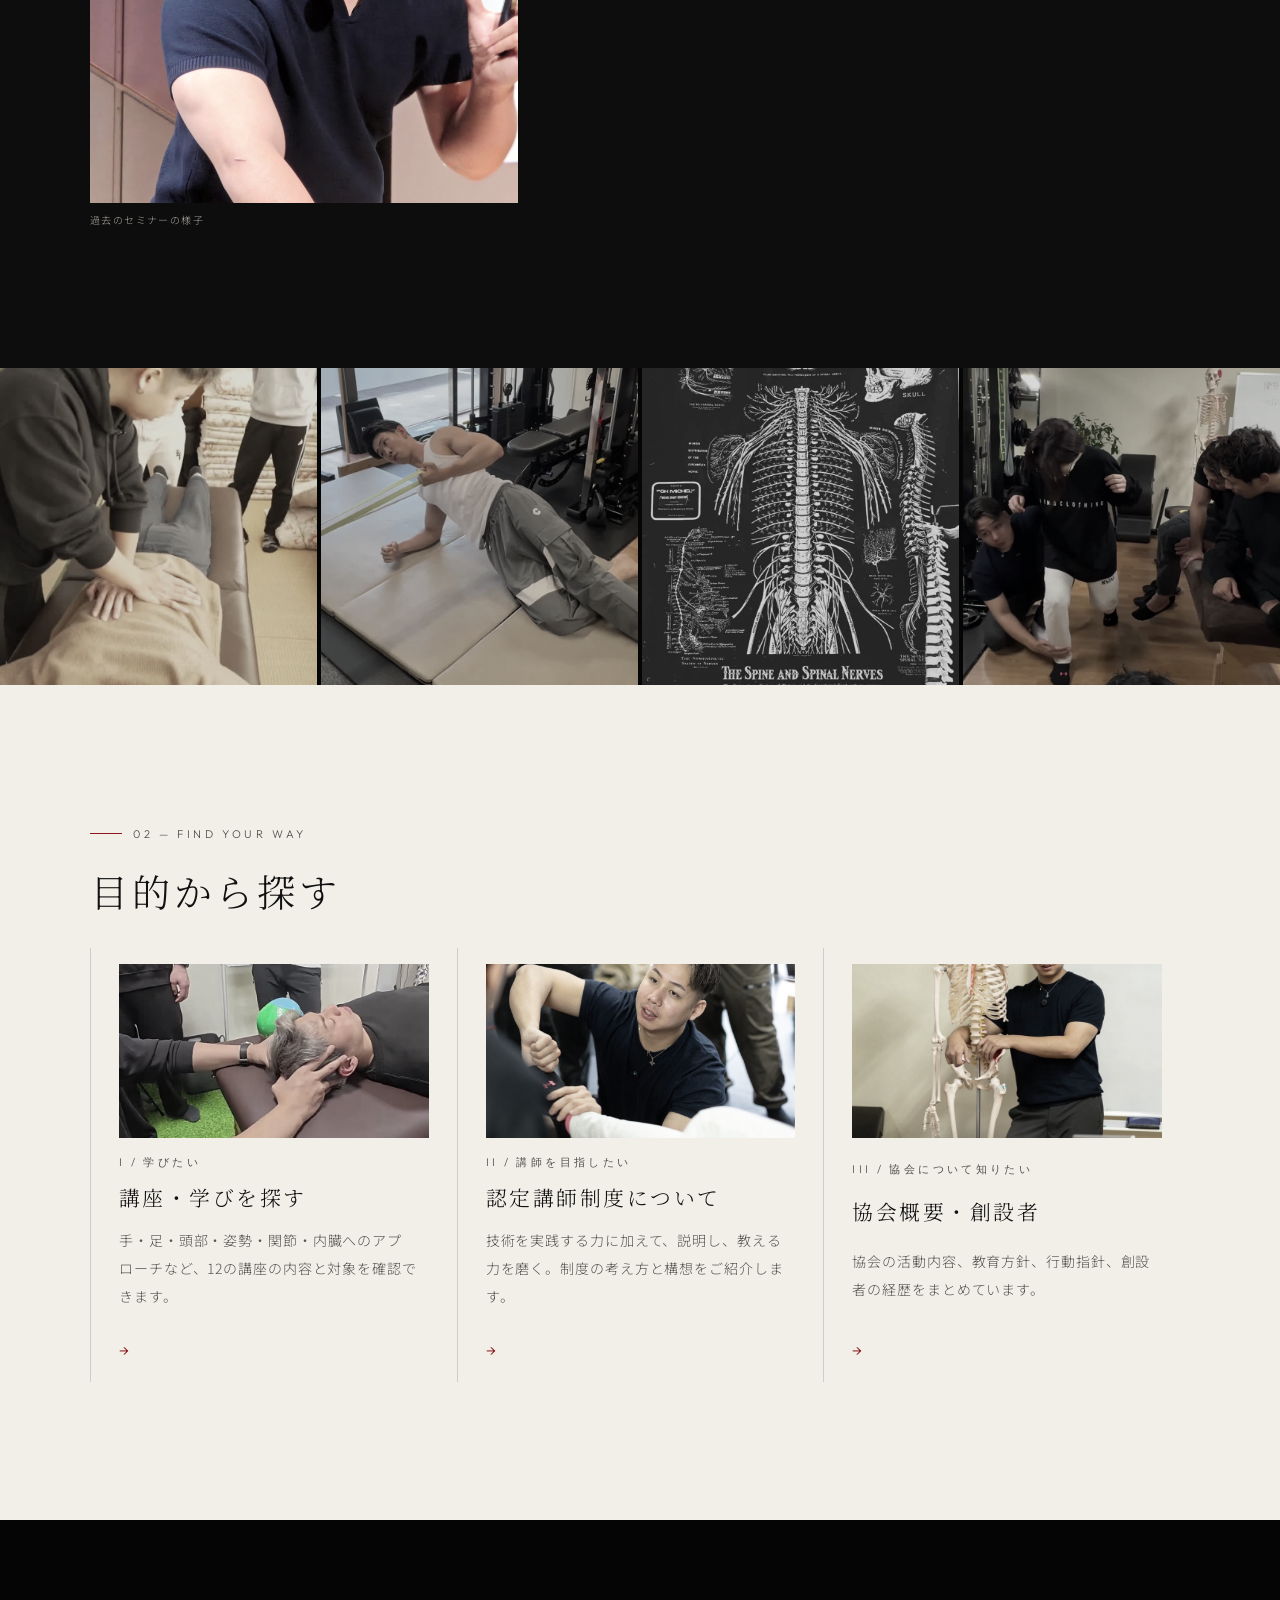
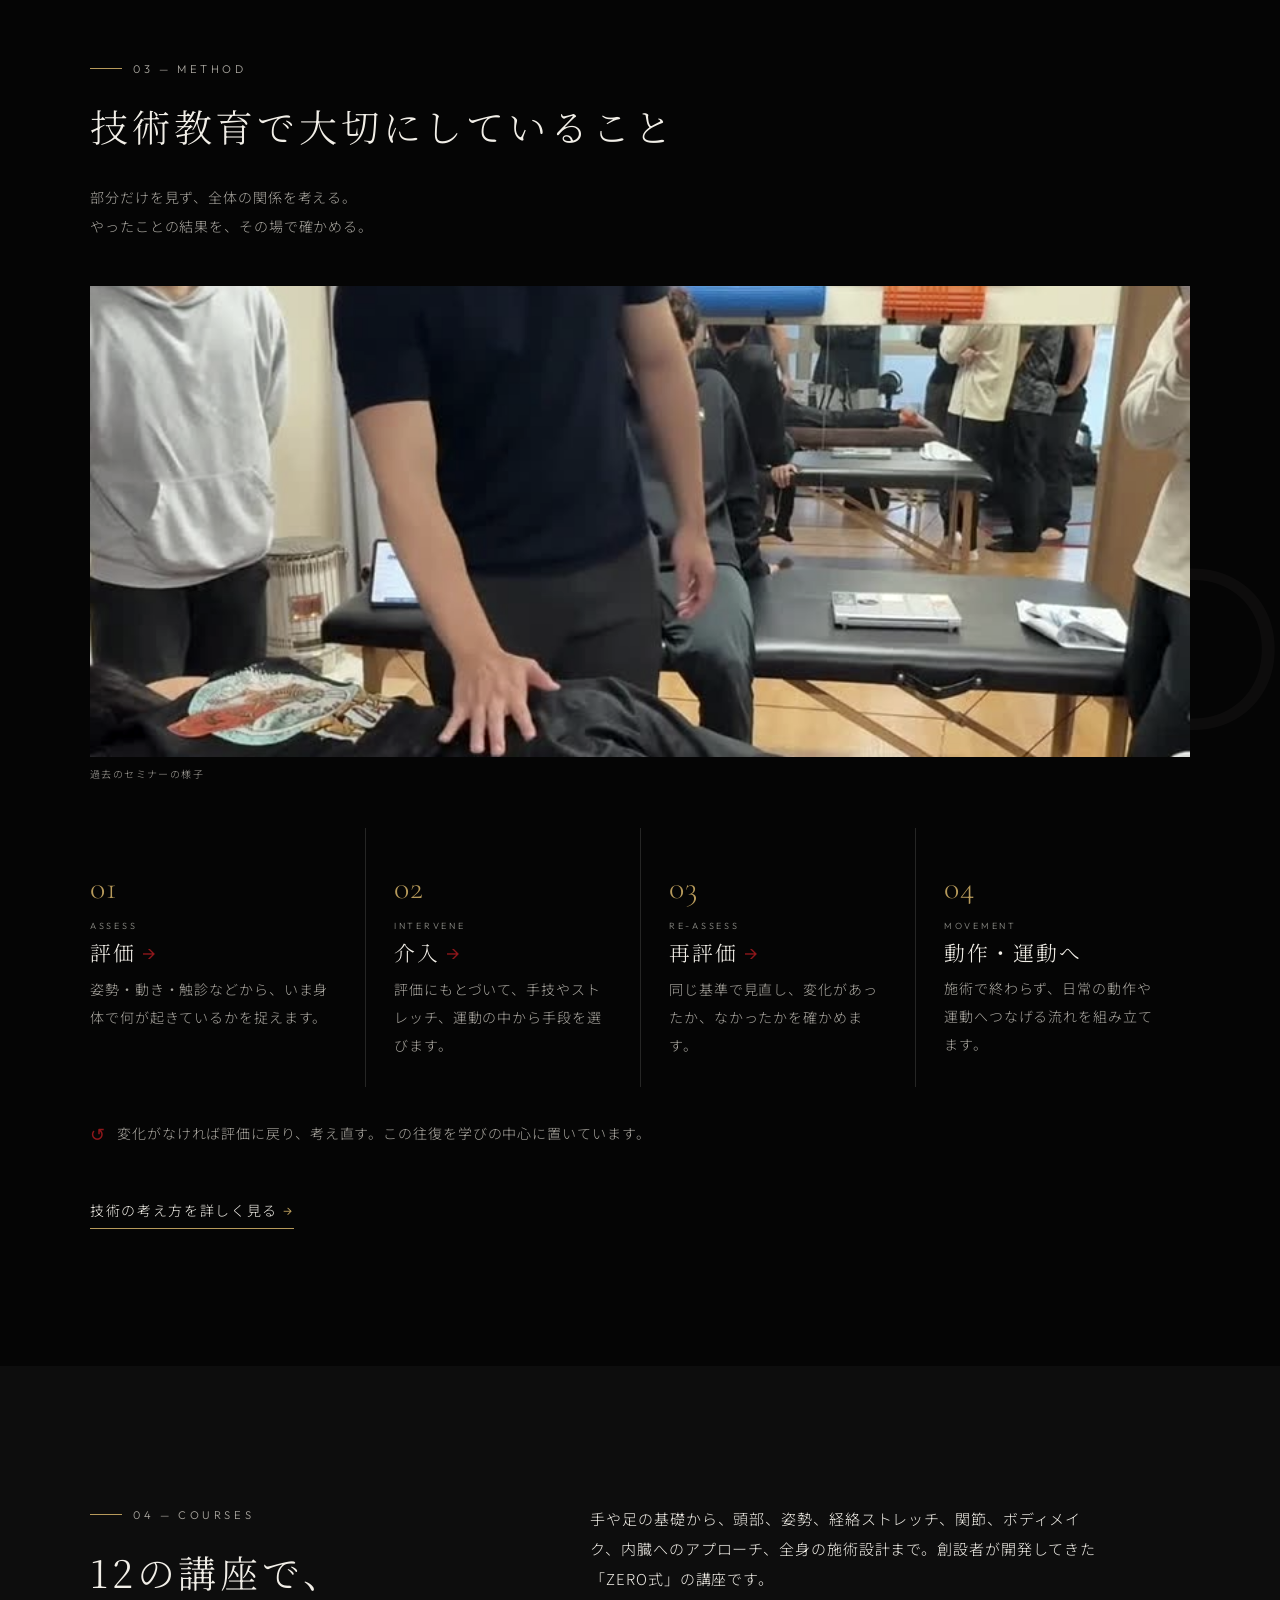
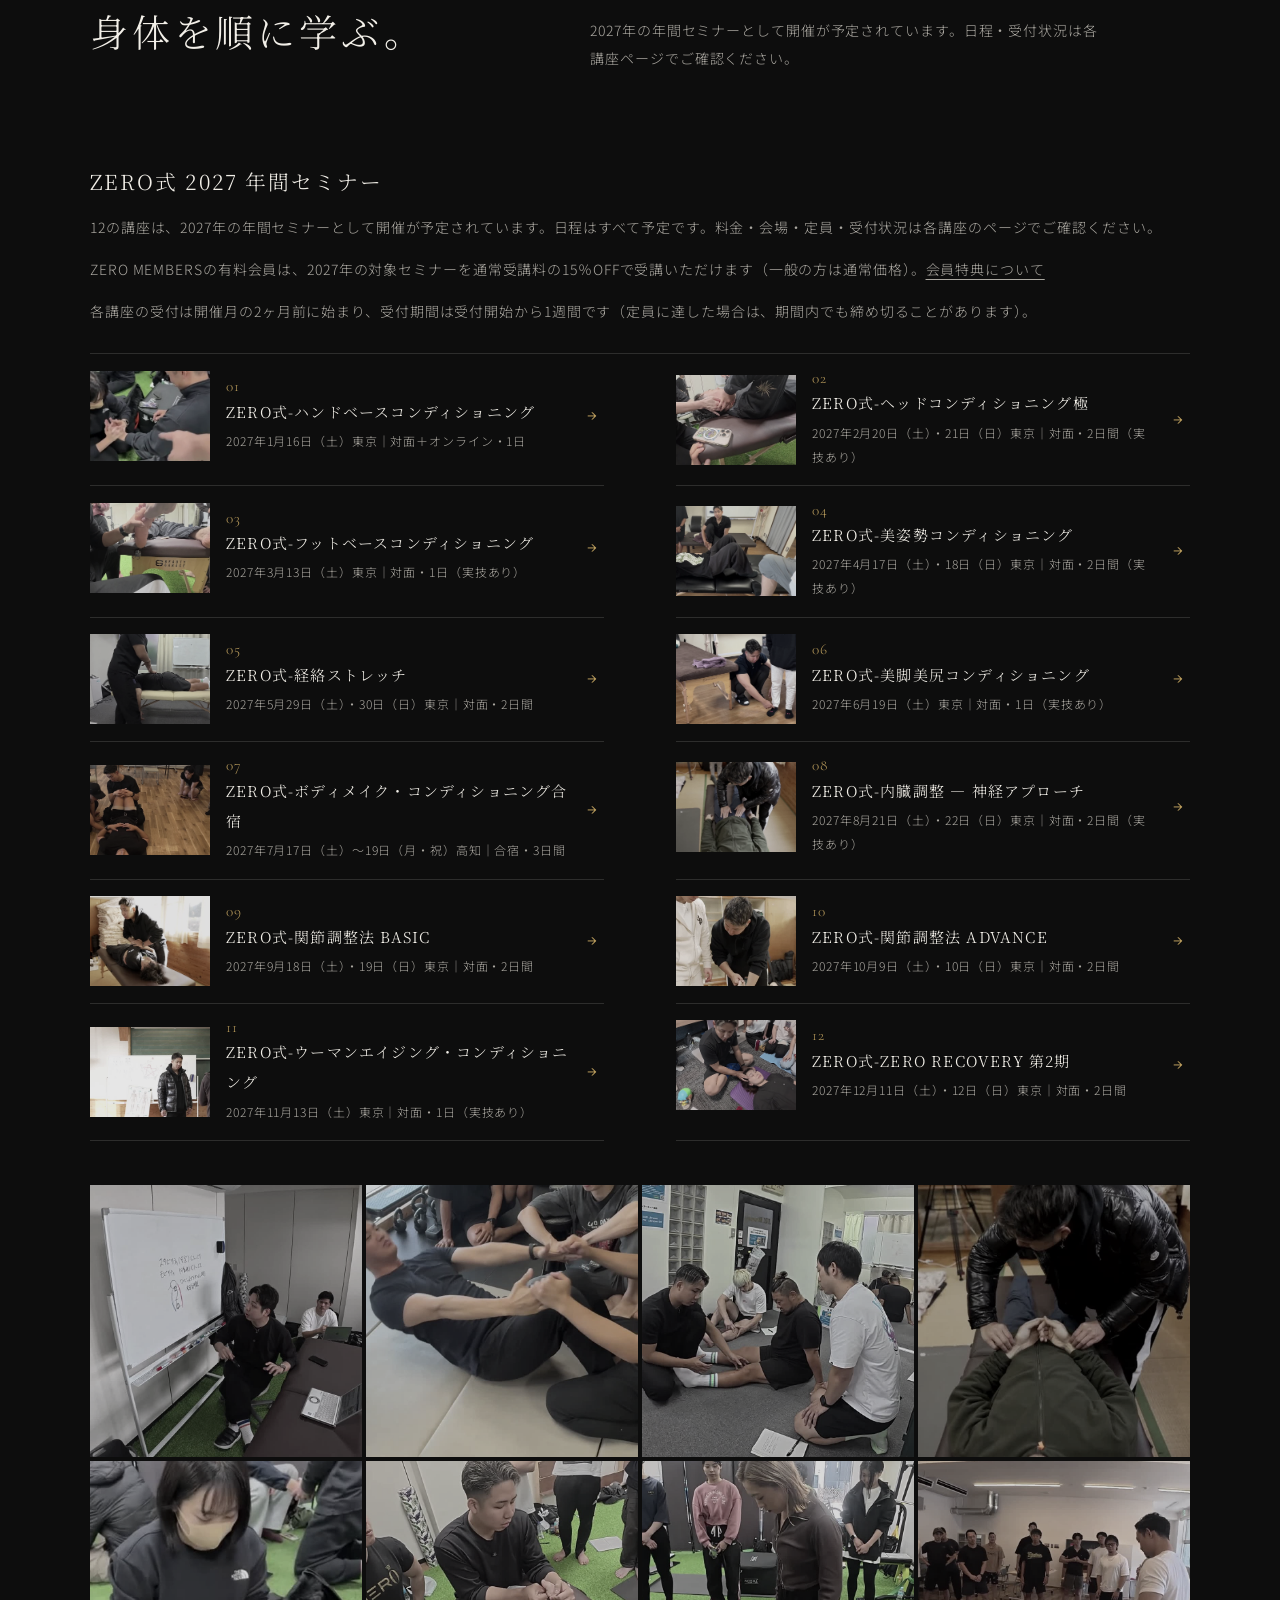
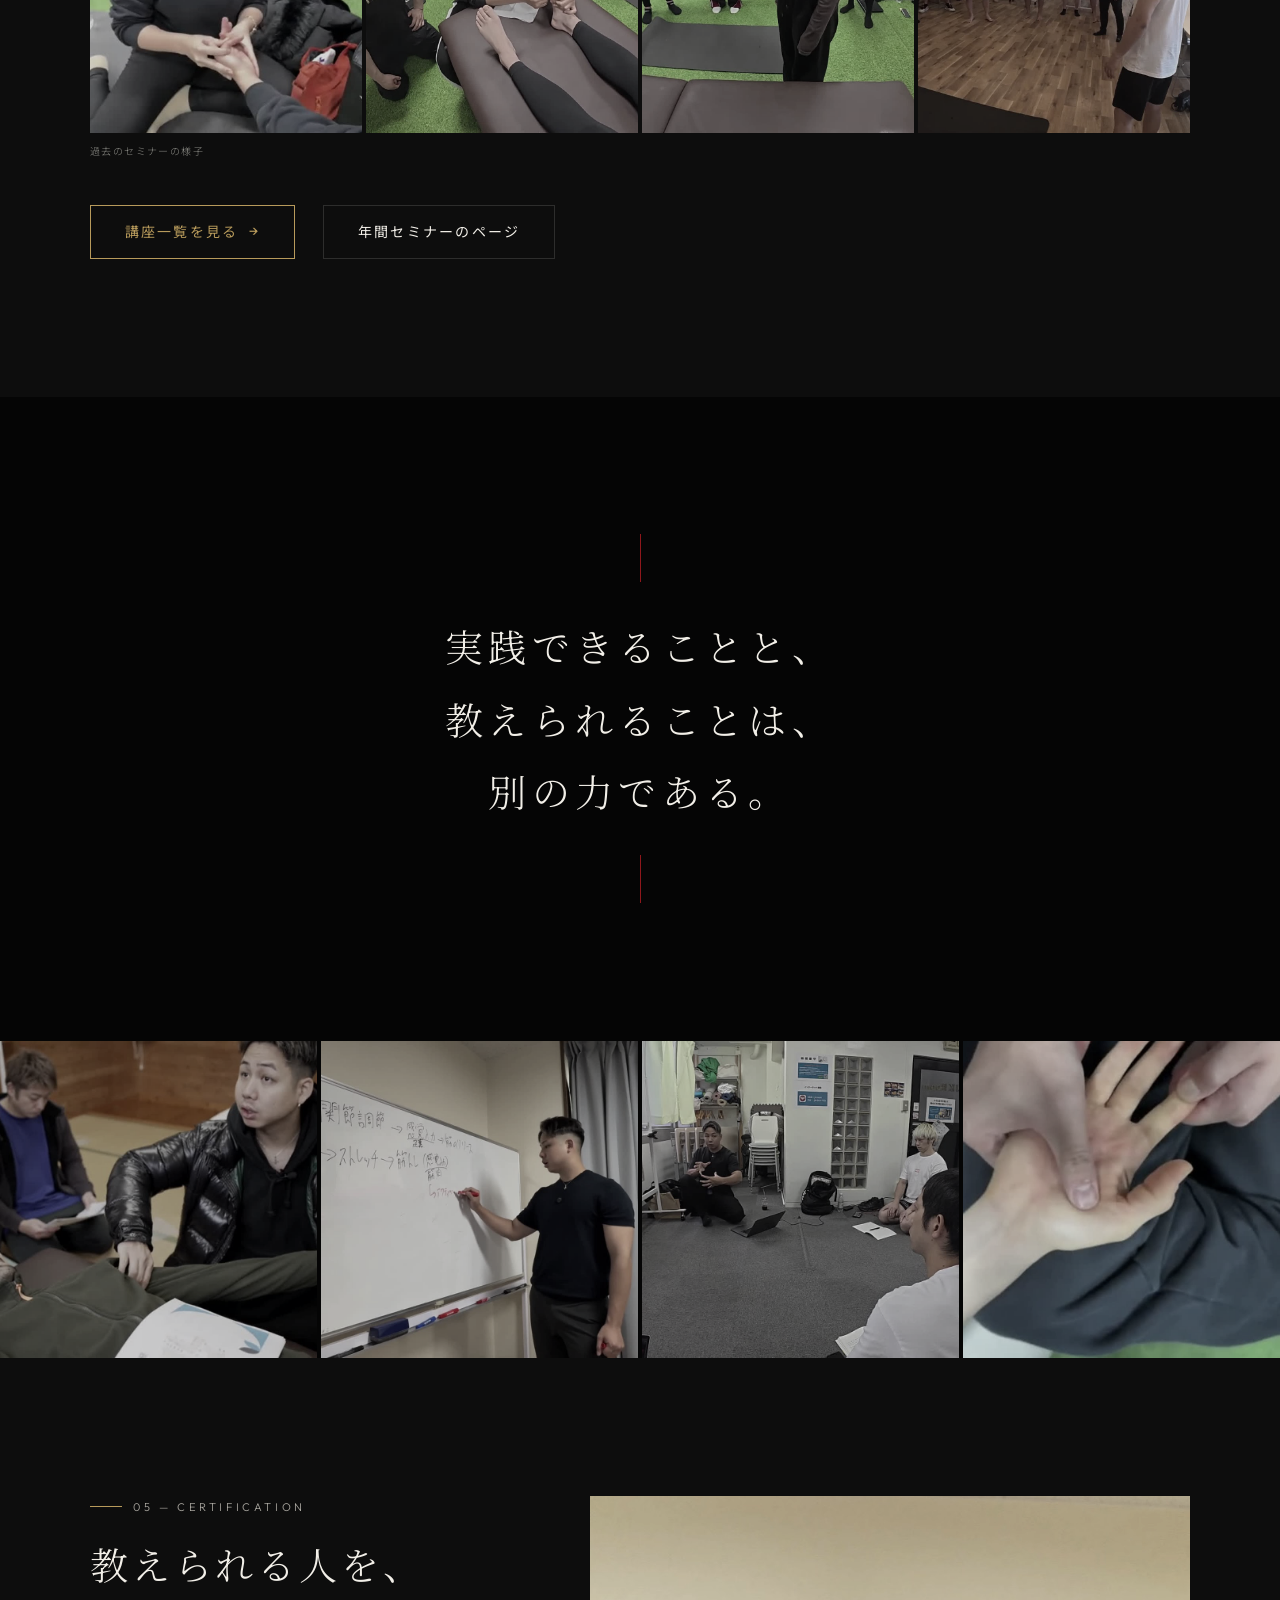
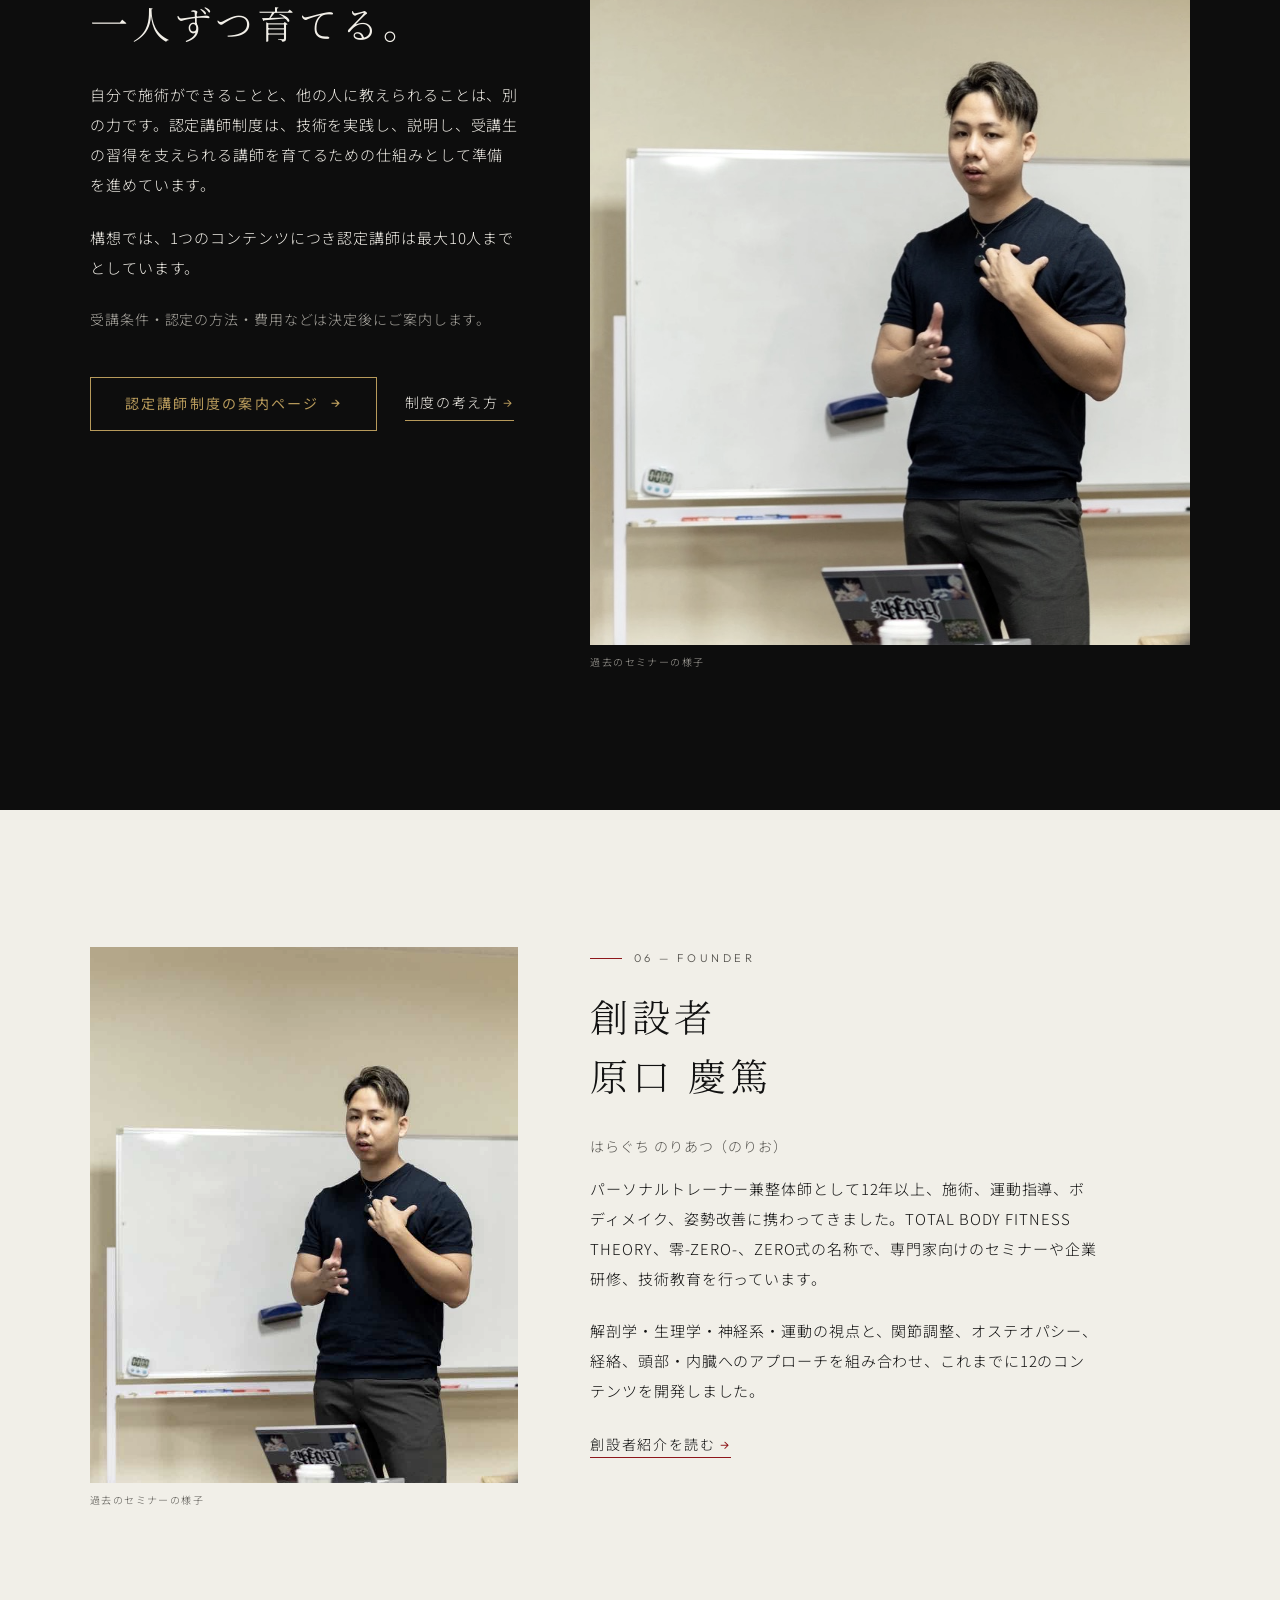
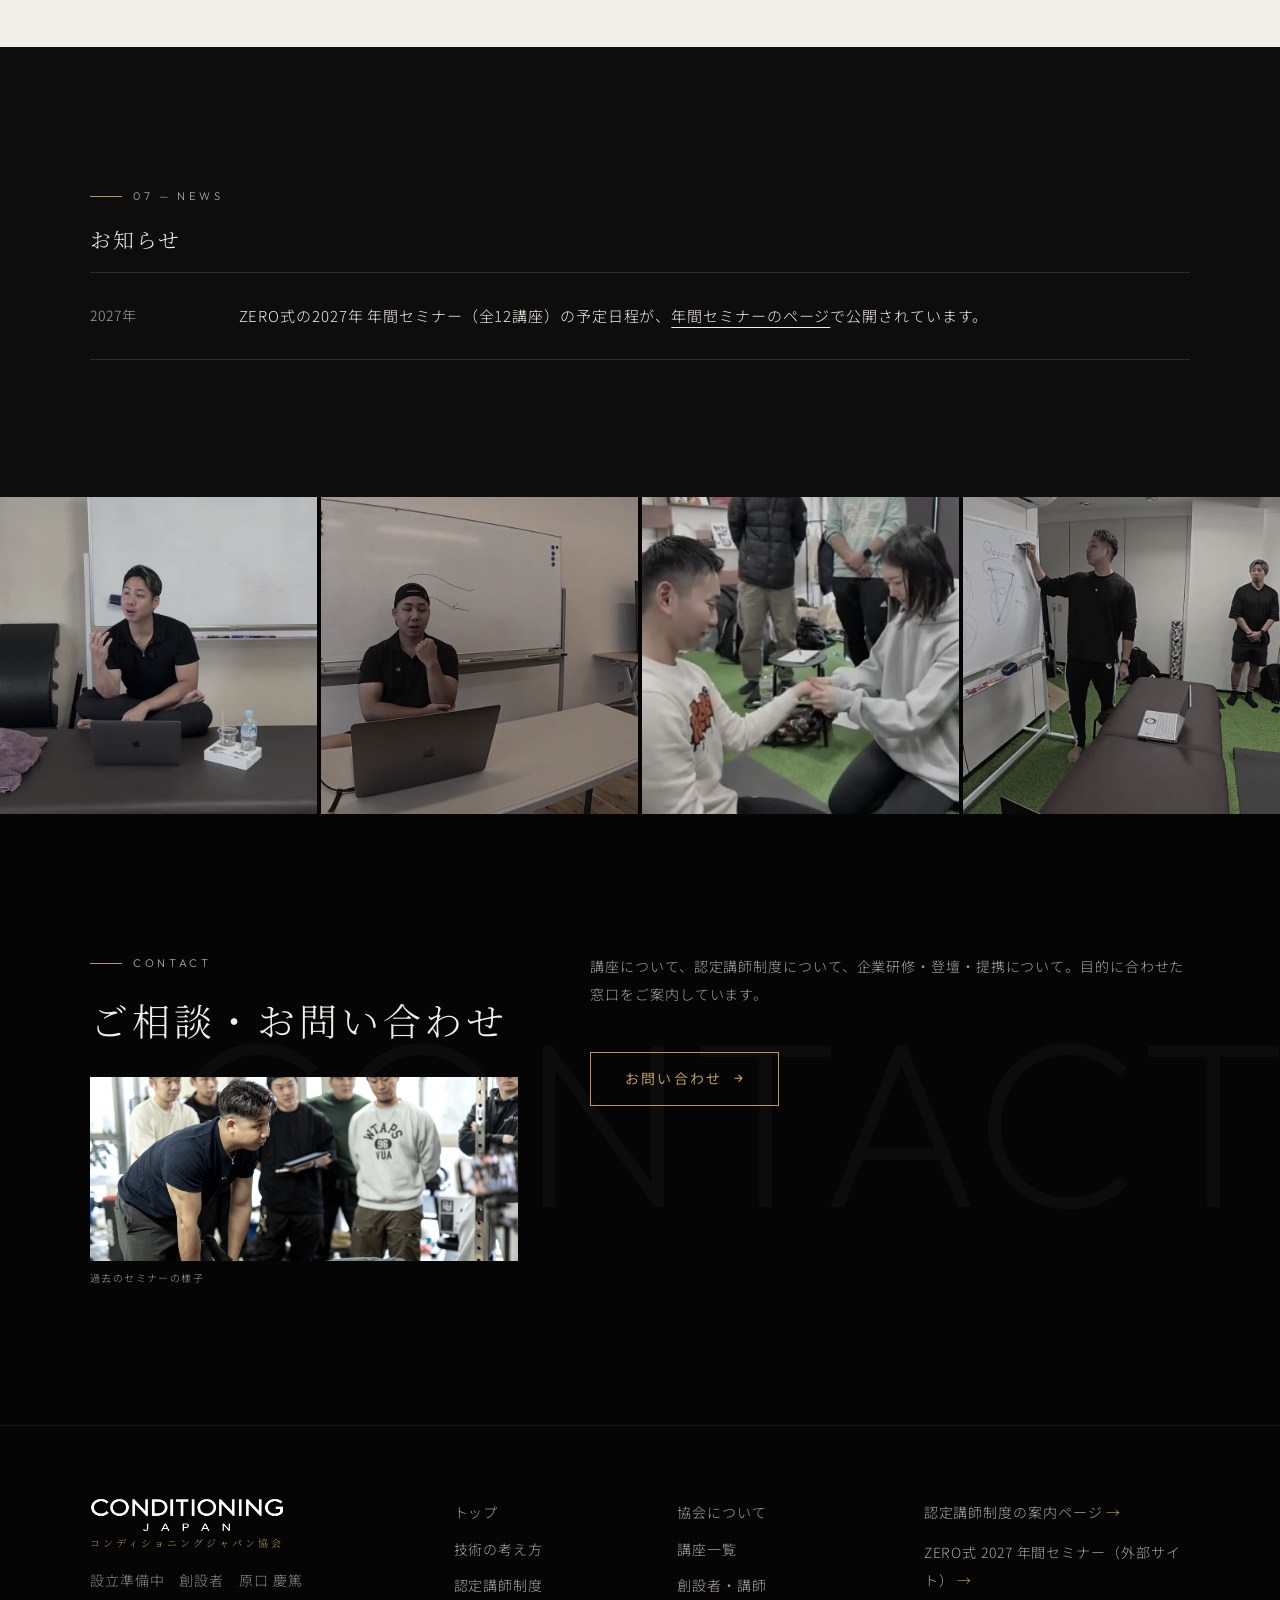
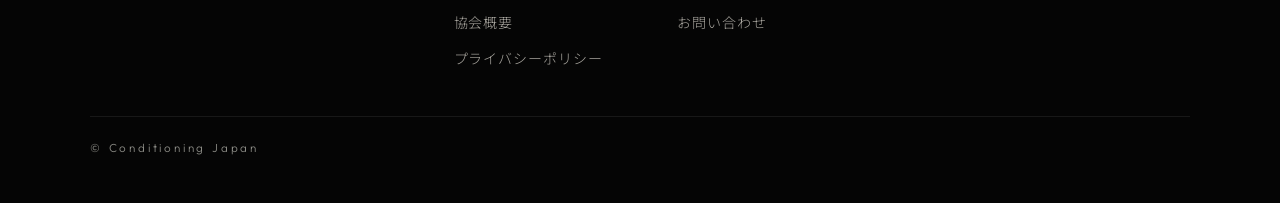
==== commit 0aac8768: "協会ロゴ画像をヘッダー・フッターに反映 Co-Authored-By: Claude Opus 5.5 <noreply@anthropic.com>" ====
--- a/index.html
+++ b/index.html
@@ -29,7 +29,7 @@
 <header class="site-header" data-header>
   <div class="header-inner">
     <a class="wordmark" href="./" aria-label="コンディショニングジャパン協会 トップへ">
-      <span class="wordmark-en">Conditioning Japan</span>
+      <img class="wordmark-logo" src="./assets/img/logo-cj.png" alt="CONDITIONING JAPAN" width="720" height="145">
       <span class="wordmark-ja">コンディショニングジャパン協会</span>
     </a>
     <nav class="gnav" aria-label="メインメニュー">
@@ -164,7 +164,7 @@
   <ul class="apply-list"><li data-closes-at="2026-11-25T00:00:00+09:00"><span class="apply-name"><span class="course-no">01</span>ZERO式-ハンドベースコンディショニング</span><span class="apply-badge">受付中</span><span class="apply-deadline">2026年11月24日（火）まで（受付開始から1週間）</span><a class="btn btn-primary btn-sm" href="https://docs.google.com/forms/d/e/1FAIpQLSf6kjyjsDLaYanBHFRyJfcgoMZms5SpXGWCwxUFN2NF4wsHrQ/viewform" rel="noopener">申込フォームへ<span class="sr-only">（ZERO式-ハンドベースコンディショニング・Googleフォーム・外部サイト）</span></a></li></ul>
   <p class="apply-sub">受付前の講座は、受付開始後に申込フォームをご案内します。</p>
 </div>
-      <ol class="sem-list"><li><a href="https://noriatsu3377-hue.github.io/zero-seminar-2027/seminars/hands/" rel="noopener"><span class="sem-thumb"><img src="./assets/img/hands-main.jpg" alt="" width="1200" height="900" loading="lazy" decoding="async"></span><span class="sem-text"><span class="course-no">01</span><span class="sem-name">ZERO式-ハンドベースコンディショニング</span><span class="sem-date">2027年1月16日（土）東京｜対面＋オンライン・1日</span></span><span class="sr-only">（外部サイト）</span></a></li><li><a href="https://noriatsu3377-hue.github.io/zero-seminar-2027/seminars/kiwami/" rel="noopener"><span class="sem-thumb"><img src="./assets/img/kiwami-main.jpg" alt="" width="1200" height="900" loading="lazy" decoding="async"></span><span class="sem-text"><span class="course-no">02</span><span class="sem-name">ZERO式-ヘッドコンディショニング極</span><span class="sem-date">2027年2月20日（土）・21日（日）東京｜対面・2日間（実技あり）</span></span><span class="sr-only">（外部サイト）</span></a></li><li><a href="https://noriatsu3377-hue.github.io/zero-seminar-2027/seminars/foot/" rel="noopener"><span class="sem-thumb"><img src="./assets/img/foot-main.jpg" alt="" width="1200" height="900" loading="lazy" decoding="async"></span><span class="sem-text"><span class="course-no">03</span><span class="sem-name">ZERO式-フットベースコンディショニング</span><span class="sem-date">2027年3月13日（土）東京｜対面・1日（実技あり）</span></span><span class="sr-only">（外部サイト）</span></a></li><li><a href="https://noriatsu3377-hue.github.io/zero-seminar-2027/seminars/posture/" rel="noopener"><span class="sem-thumb"><img src="./assets/img/posture-main.jpg" alt="" width="1200" height="900" loading="lazy" decoding="async"></span><span class="sem-text"><span class="course-no">04</span><span class="sem-name">ZERO式-美姿勢コンディショニング</span><span class="sem-date">2027年4月17日（土）・18日（日）東京｜対面・2日間（実技あり）</span></span><span class="sr-only">（外部サイト）</span></a></li><li><a href="https://noriatsu3377-hue.github.io/zero-seminar-2027/seminars/keiraku/" rel="noopener"><span class="sem-thumb"><img src="./assets/img/keiraku-main.jpg" alt="" width="1200" height="900" loading="lazy" decoding="async"></span><span class="sem-text"><span class="course-no">05</span><span class="sem-name">ZERO式-経絡ストレッチ</span><span class="sem-date">2027年5月29日（土）・30日（日）東京｜対面・2日間</span></span><span class="sr-only">（外部サイト）</span></a></li><li><a href="https://noriatsu3377-hue.github.io/zero-seminar-2027/seminars/bikyaku/" rel="noopener"><span class="sem-thumb"><img src="./assets/img/bikyaku-assessment.jpg" alt="" width="1200" height="900" loading="lazy" decoding="async"></span><span class="sem-text"><span class="course-no">06</span><span class="sem-name">ZERO式-美脚美尻コンディショニング</span><span class="sem-date">2027年6月19日（土）東京｜対面・1日（実技あり）</span></span><span class="sr-only">（外部サイト）</span></a></li><li><a href="https://noriatsu3377-hue.github.io/zero-seminar-2027/seminars/gasshuku/" rel="noopener"><span class="sem-thumb"><img src="./assets/img/gasshuku-main.jpg" alt="" width="1200" height="900" loading="lazy" decoding="async"></span><span class="sem-text"><span class="course-no">07</span><span class="sem-name">ZERO式-ボディメイク・コンディショニング合宿</span><span class="sem-date">2027年7月17日（土）〜19日（月・祝）（開催地未定）｜合宿・3日間</span></span><span class="sr-only">（外部サイト）</span></a></li><li><a href="https://noriatsu3377-hue.github.io/zero-seminar-2027/seminars/naizou/" rel="noopener"><span class="sem-thumb"><img src="./assets/img/naizou-main.jpg" alt="" width="1200" height="900" loading="lazy" decoding="async"></span><span class="sem-text"><span class="course-no">08</span><span class="sem-name">ZERO式-内臓調整 ― 神経アプローチ</span><span class="sem-date">2027年8月21日（土）・22日（日）東京｜対面・2日間（実技あり）</span></span><span class="sr-only">（外部サイト）</span></a></li><li><a href="https://noriatsu3377-hue.github.io/zero-seminar-2027/seminars/kansetsu-basic/" rel="noopener"><span class="sem-thumb"><img src="./assets/img/kansetsu-basic-main.jpg" alt="" width="1200" height="900" loading="lazy" decoding="async"></span><span class="sem-text"><span class="course-no">09</span><span class="sem-name">ZERO式-関節調整法 BASIC</span><span class="sem-date">2027年9月18日（土）・19日（日）東京｜対面・2日間</span></span><span class="sr-only">（外部サイト）</span></a></li><li><a href="https://noriatsu3377-hue.github.io/zero-seminar-2027/seminars/kansetsu-advance/" rel="noopener"><span class="sem-thumb"><img src="./assets/img/kansetsu-advance-3.jpg" alt="" width="800" height="800" loading="lazy" decoding="async"></span><span class="sem-text"><span class="course-no">10</span><span class="sem-name">ZERO式-関節調整法 ADVANCE</span><span class="sem-date">2027年10月9日（土）・10日（日）東京｜対面・2日間</span></span><span class="sr-only">（外部サイト）</span></a></li><li><a href="https://noriatsu3377-hue.github.io/zero-seminar-2027/seminars/woman-aging/" rel="noopener"><span class="sem-thumb"><img src="./assets/img/naizou-3.jpg" alt="" width="800" height="800" loading="lazy" decoding="async"></span><span class="sem-text"><span class="course-no">11</span><span class="sem-name">ZERO式-ウーマンエイジング・コンディショニング</span><span class="sem-date">2027年11月13日（土）東京｜対面・1日（実技あり）</span></span><span class="sr-only">（外部サイト）</span></a></li><li><a href="https://noriatsu3377-hue.github.io/zero-seminar-2027/seminars/zero-recovery/" rel="noopener"><span class="sem-thumb"><img src="./assets/img/zero-recovery-main.jpg" alt="" width="1200" height="900" loading="lazy" decoding="async"></span><span class="sem-text"><span class="course-no">12</span><span class="sem-name">ZERO式-ZERO RECOVERY 第2期</span><span class="sem-date">2027年12月11日（土）・12日（日）東京｜対面・2日間</span></span><span class="sr-only">（外部サイト）</span></a></li></ol>
+      <ol class="sem-list"><li><a href="https://noriatsu3377-hue.github.io/zero-seminar-2027/seminars/hands/" rel="noopener"><span class="sem-thumb"><img src="./assets/img/hands-main.jpg" alt="" width="1200" height="900" loading="lazy" decoding="async"></span><span class="sem-text"><span class="course-no">01</span><span class="sem-name">ZERO式-ハンドベースコンディショニング</span><span class="sem-date">2027年1月16日（土）東京｜対面＋オンライン・1日</span></span><span class="sr-only">（外部サイト）</span></a></li><li><a href="https://noriatsu3377-hue.github.io/zero-seminar-2027/seminars/kiwami/" rel="noopener"><span class="sem-thumb"><img src="./assets/img/kiwami-main.jpg" alt="" width="1200" height="900" loading="lazy" decoding="async"></span><span class="sem-text"><span class="course-no">02</span><span class="sem-name">ZERO式-ヘッドコンディショニング極</span><span class="sem-date">2027年2月20日（土）・21日（日）東京｜対面・2日間（実技あり）</span></span><span class="sr-only">（外部サイト）</span></a></li><li><a href="https://noriatsu3377-hue.github.io/zero-seminar-2027/seminars/foot/" rel="noopener"><span class="sem-thumb"><img src="./assets/img/foot-main.jpg" alt="" width="1200" height="900" loading="lazy" decoding="async"></span><span class="sem-text"><span class="course-no">03</span><span class="sem-name">ZERO式-フットベースコンディショニング</span><span class="sem-date">2027年3月13日（土）東京｜対面・1日（実技あり）</span></span><span class="sr-only">（外部サイト）</span></a></li><li><a href="https://noriatsu3377-hue.github.io/zero-seminar-2027/seminars/posture/" rel="noopener"><span class="sem-thumb"><img src="./assets/img/posture-main.jpg" alt="" width="1200" height="900" loading="lazy" decoding="async"></span><span class="sem-text"><span class="course-no">04</span><span class="sem-name">ZERO式-美姿勢コンディショニング</span><span class="sem-date">2027年4月17日（土）・18日（日）東京｜対面・2日間（実技あり）</span></span><span class="sr-only">（外部サイト）</span></a></li><li><a href="https://noriatsu3377-hue.github.io/zero-seminar-2027/seminars/keiraku/" rel="noopener"><span class="sem-thumb"><img src="./assets/img/keiraku-main.jpg" alt="" width="1200" height="900" loading="lazy" decoding="async"></span><span class="sem-text"><span class="course-no">05</span><span class="sem-name">ZERO式-経絡ストレッチ</span><span class="sem-date">2027年5月29日（土）・30日（日）東京｜対面・2日間</span></span><span class="sr-only">（外部サイト）</span></a></li><li><a href="https://noriatsu3377-hue.github.io/zero-seminar-2027/seminars/bikyaku/" rel="noopener"><span class="sem-thumb"><img src="./assets/img/bikyaku-assessment.jpg" alt="" width="1200" height="900" loading="lazy" decoding="async"></span><span class="sem-text"><span class="course-no">06</span><span class="sem-name">ZERO式-美脚美尻コンディショニング</span><span class="sem-date">2027年6月19日（土）東京｜対面・1日（実技あり）</span></span><span class="sr-only">（外部サイト）</span></a></li><li><a href="https://noriatsu3377-hue.github.io/zero-seminar-2027/seminars/gasshuku/" rel="noopener"><span class="sem-thumb"><img src="./assets/img/gasshuku-main.jpg" alt="" width="1200" height="900" loading="lazy" decoding="async"></span><span class="sem-text"><span class="course-no">07</span><span class="sem-name">ZERO式-ボディメイク・コンディショニング合宿</span><span class="sem-date">2027年7月17日（土）〜19日（月・祝）高知｜合宿・3日間</span></span><span class="sr-only">（外部サイト）</span></a></li><li><a href="https://noriatsu3377-hue.github.io/zero-seminar-2027/seminars/naizou/" rel="noopener"><span class="sem-thumb"><img src="./assets/img/naizou-main.jpg" alt="" width="1200" height="900" loading="lazy" decoding="async"></span><span class="sem-text"><span class="course-no">08</span><span class="sem-name">ZERO式-内臓調整 ― 神経アプローチ</span><span class="sem-date">2027年8月21日（土）・22日（日）東京｜対面・2日間（実技あり）</span></span><span class="sr-only">（外部サイト）</span></a></li><li><a href="https://noriatsu3377-hue.github.io/zero-seminar-2027/seminars/kansetsu-basic/" rel="noopener"><span class="sem-thumb"><img src="./assets/img/kansetsu-basic-main.jpg" alt="" width="1200" height="900" loading="lazy" decoding="async"></span><span class="sem-text"><span class="course-no">09</span><span class="sem-name">ZERO式-関節調整法 BASIC</span><span class="sem-date">2027年9月18日（土）・19日（日）東京｜対面・2日間</span></span><span class="sr-only">（外部サイト）</span></a></li><li><a href="https://noriatsu3377-hue.github.io/zero-seminar-2027/seminars/kansetsu-advance/" rel="noopener"><span class="sem-thumb"><img src="./assets/img/kansetsu-advance-3.jpg" alt="" width="800" height="800" loading="lazy" decoding="async"></span><span class="sem-text"><span class="course-no">10</span><span class="sem-name">ZERO式-関節調整法 ADVANCE</span><span class="sem-date">2027年10月9日（土）・10日（日）東京｜対面・2日間</span></span><span class="sr-only">（外部サイト）</span></a></li><li><a href="https://noriatsu3377-hue.github.io/zero-seminar-2027/seminars/new-course/" rel="noopener"><span class="sem-thumb"><img src="./assets/img/naizou-3.jpg" alt="" width="800" height="800" loading="lazy" decoding="async"></span><span class="sem-text"><span class="course-no">11</span><span class="sem-name">ZERO式-ウーマンエイジング・コンディショニング</span><span class="sem-date">2027年11月13日（土）東京｜対面・1日（実技あり）</span></span><span class="sr-only">（外部サイト）</span></a></li><li><a href="https://noriatsu3377-hue.github.io/zero-seminar-2027/seminars/zero-recovery/" rel="noopener"><span class="sem-thumb"><img src="./assets/img/zero-recovery-main.jpg" alt="" width="1200" height="900" loading="lazy" decoding="async"></span><span class="sem-text"><span class="course-no">12</span><span class="sem-name">ZERO式-ZERO RECOVERY 第2期</span><span class="sem-date">2027年12月11日（土）・12日（日）東京｜対面・2日間</span></span><span class="sr-only">（外部サイト）</span></a></li></ol>
       <div class="gallery sem-gallery"><figure><img src="./assets/img/kiwami-1.jpg" alt="講義の様子" width="800" height="800" loading="lazy" decoding="async"></figure><figure><img src="./assets/img/posture-2.jpg" alt="受講者同士で評価を練習する様子" width="800" height="800" loading="lazy" decoding="async"></figure><figure><img src="./assets/img/keiraku-2.jpg" alt="受講者同士でストレッチを練習する様子" width="800" height="800" loading="lazy" decoding="async"></figure><figure><img src="./assets/img/naizou-2.jpg" alt="腹部へのアプローチを指導する様子" width="800" height="800" loading="lazy" decoding="async"></figure><figure><img src="./assets/img/hands-2.jpg" alt="受講者同士で手の評価を練習する様子" width="800" height="800" loading="lazy" decoding="async"></figure><figure><img src="./assets/img/foot-2.jpg" alt="受講者の足を調整する様子" width="800" height="800" loading="lazy" decoding="async"></figure><figure><img src="./assets/img/foot-3.jpg" alt="立位の受講者を評価する様子" width="800" height="800" loading="lazy" decoding="async"></figure><figure><img src="./assets/img/gasshuku-3.jpg" alt="受講者に運動を指導する様子" width="800" height="800" loading="lazy" decoding="async"></figure></div>
       <p class="gallery-note">過去のセミナーの様子</p>
       <div class="btn-row">
@@ -270,7 +270,7 @@
 <footer class="site-footer">
   <div class="container footer-grid">
     <div>
-      <p class="wordmark wordmark-footer"><span class="wordmark-en">Conditioning Japan</span><span class="wordmark-ja">コンディショニングジャパン協会</span></p>
+      <p class="wordmark wordmark-footer"><img class="wordmark-logo" src="./assets/img/logo-cj.png" alt="CONDITIONING JAPAN" width="720" height="145"><span class="wordmark-ja">コンディショニングジャパン協会</span></p>
       <p class="footer-note">設立準備中　創設者　原口 慶篤</p>
     </div>
     <nav aria-label="フッターメニュー">
--- a/assets/css/style.css
+++ b/assets/css/style.css
@@ -468,3 +468,8 @@
 .apply-deadline { font-size: var(--fs-xs); }
 .apply-sub { margin: var(--sp-2) 0 0; font-size: var(--fs-xs); opacity: 0.8; }
 .apply-card { margin: var(--sp-3) 0; }
+
+/* logo image */
+.wordmark-logo { display: block; height: 26px; width: auto; }
+.wordmark-footer .wordmark-logo, .site-footer .wordmark-logo { height: 34px; }
+.wordmark-logo + .wordmark-ja { margin-top: 5px; }
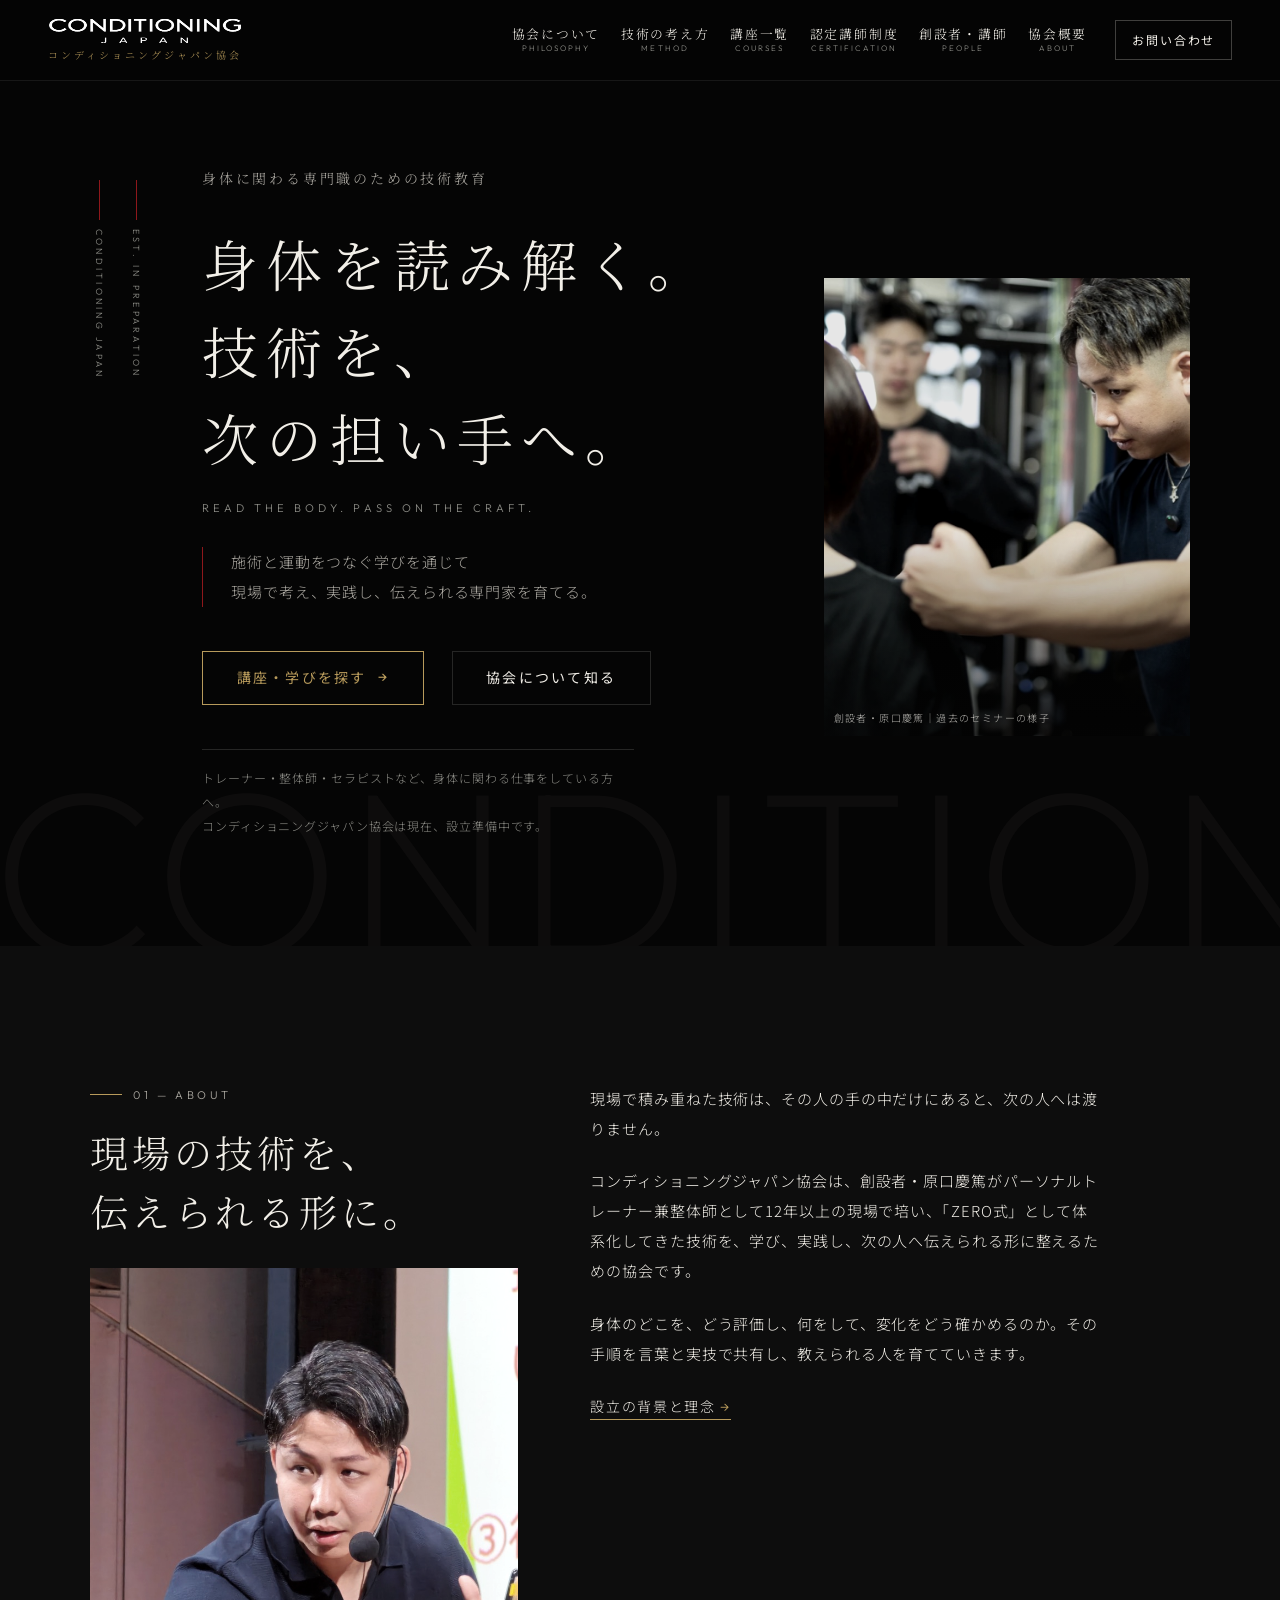
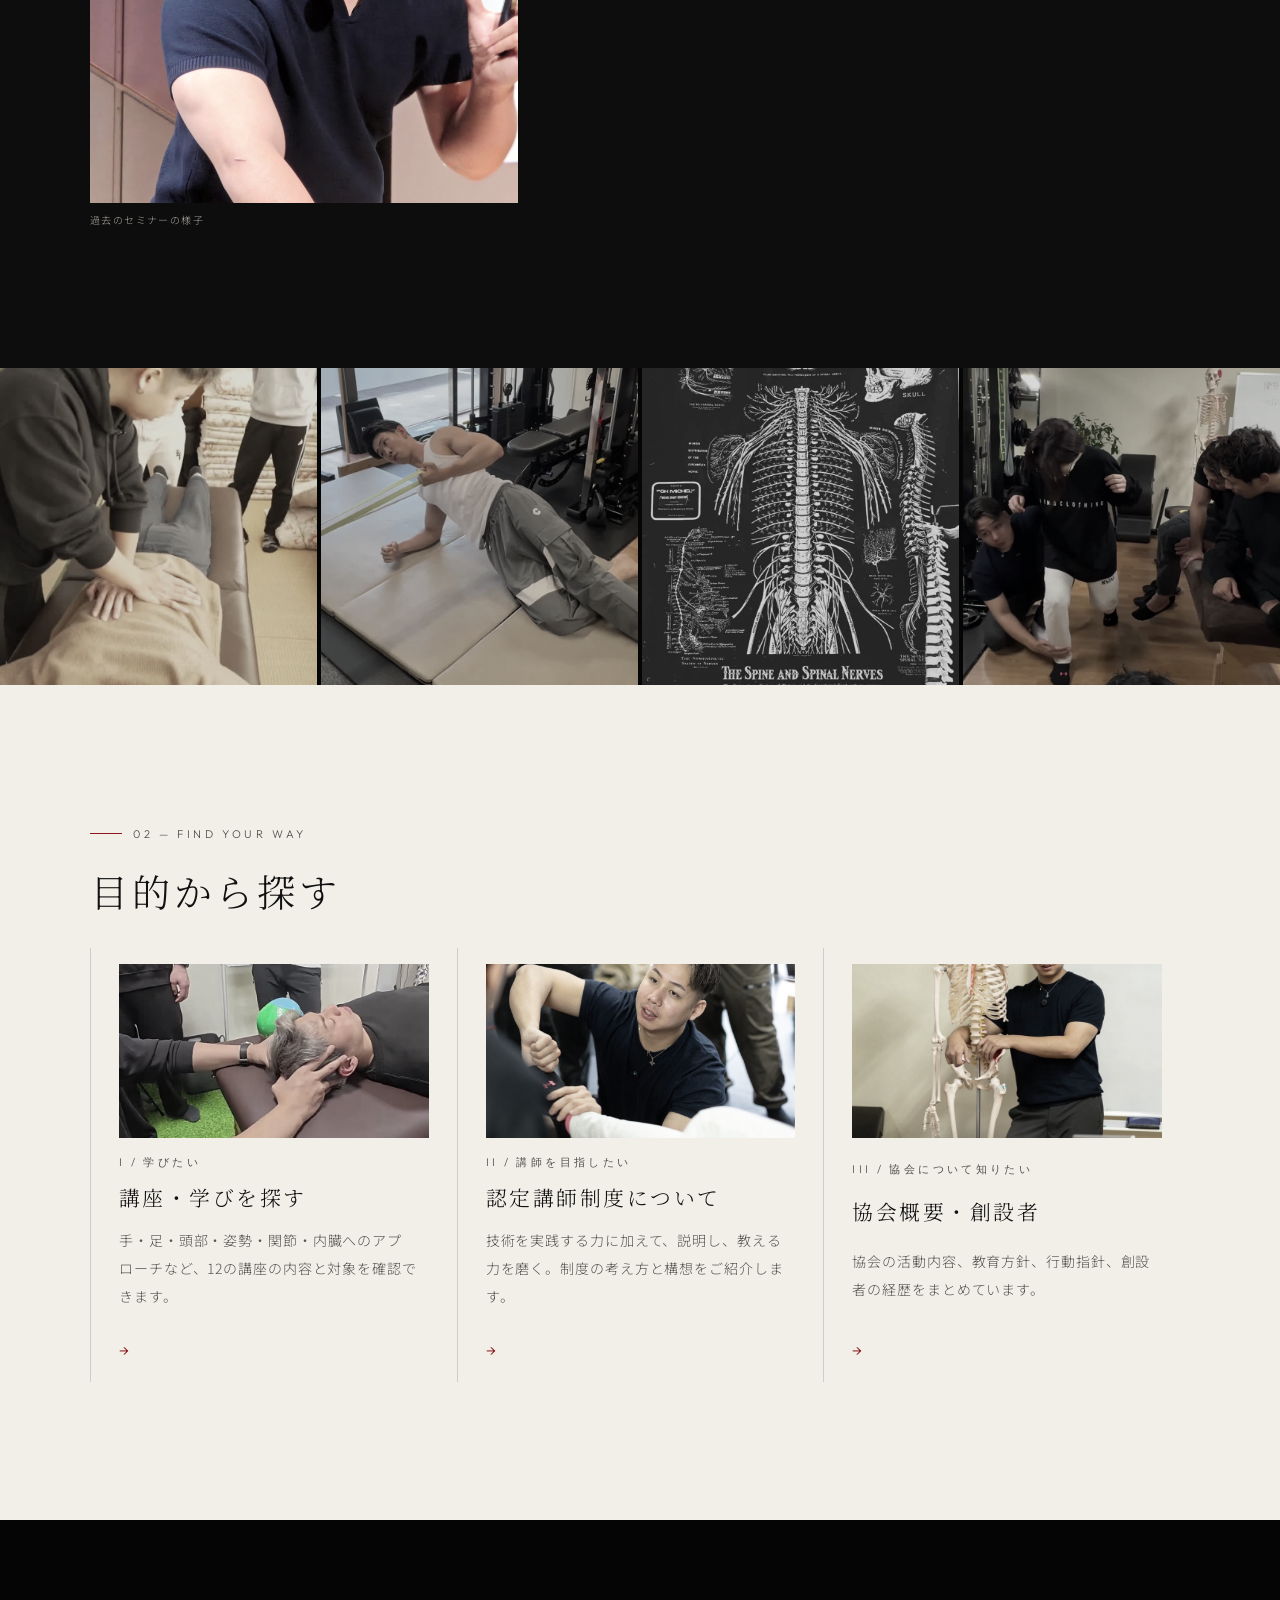
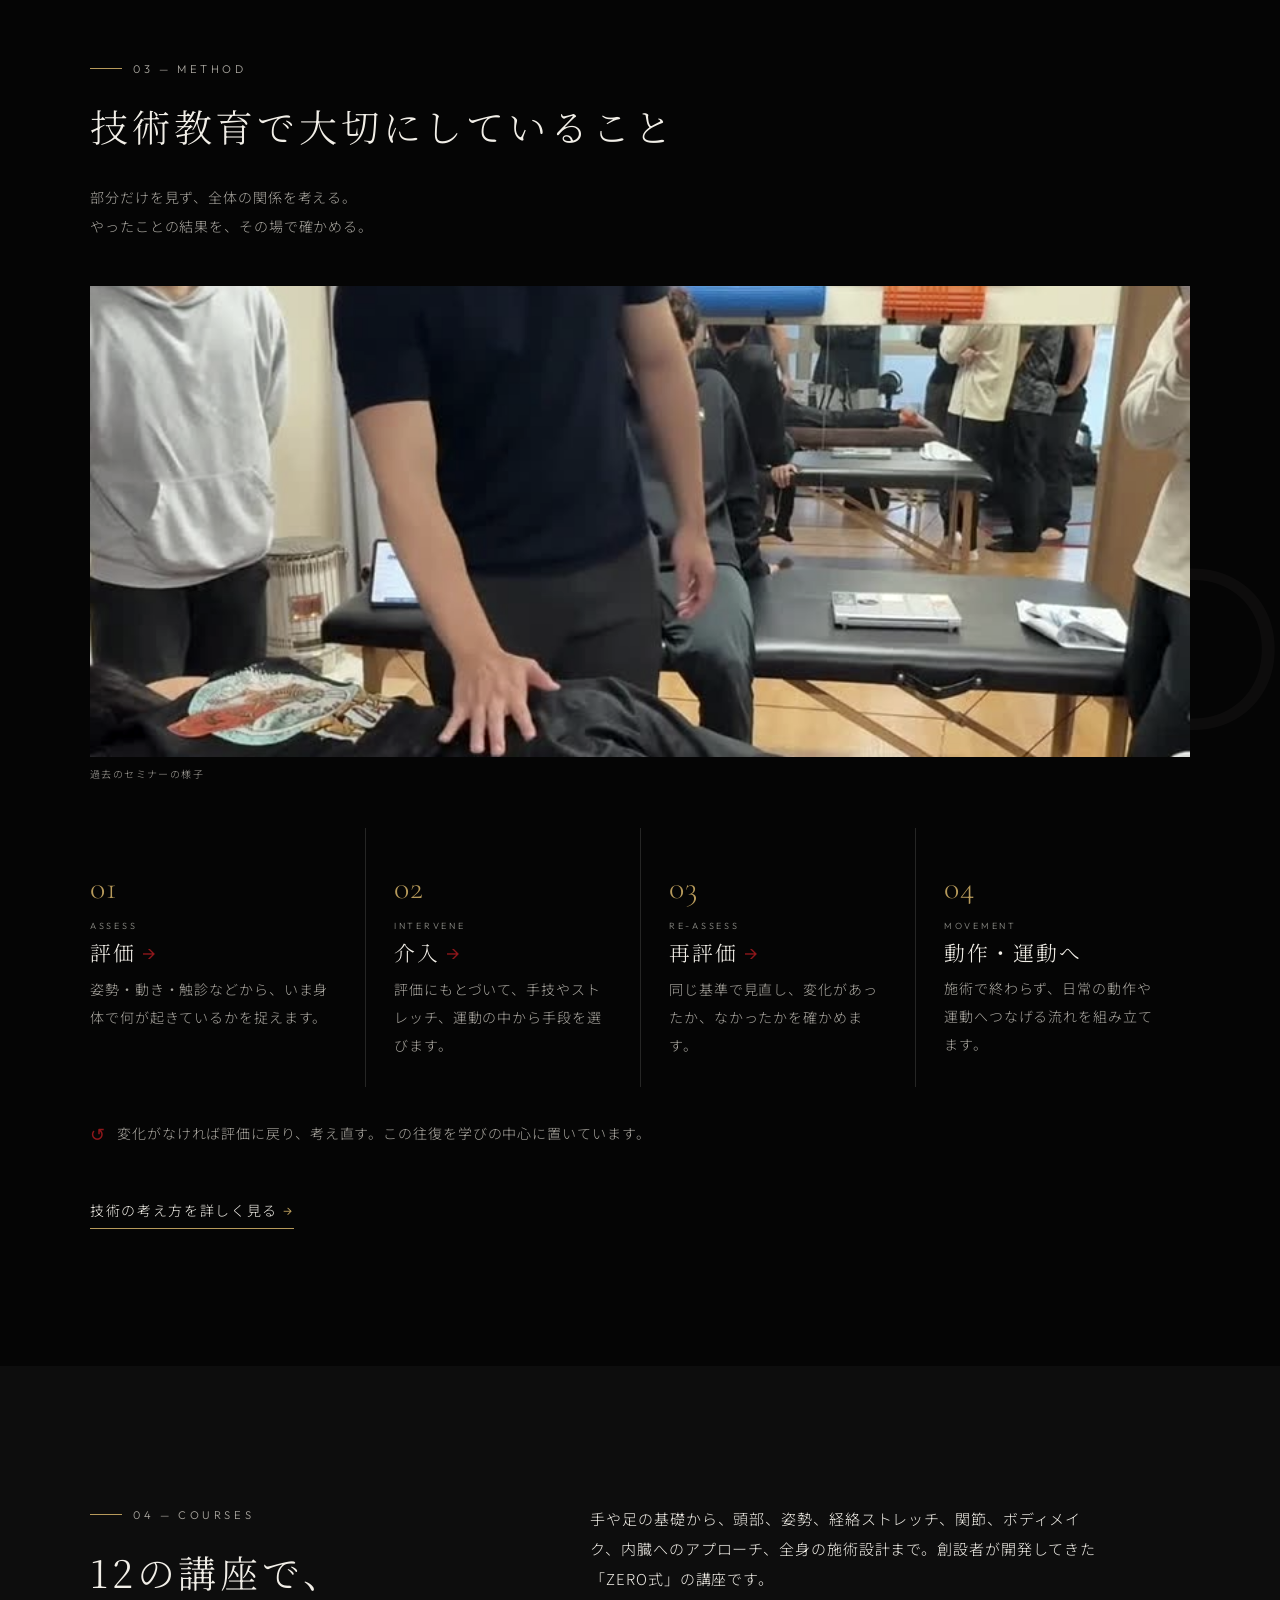
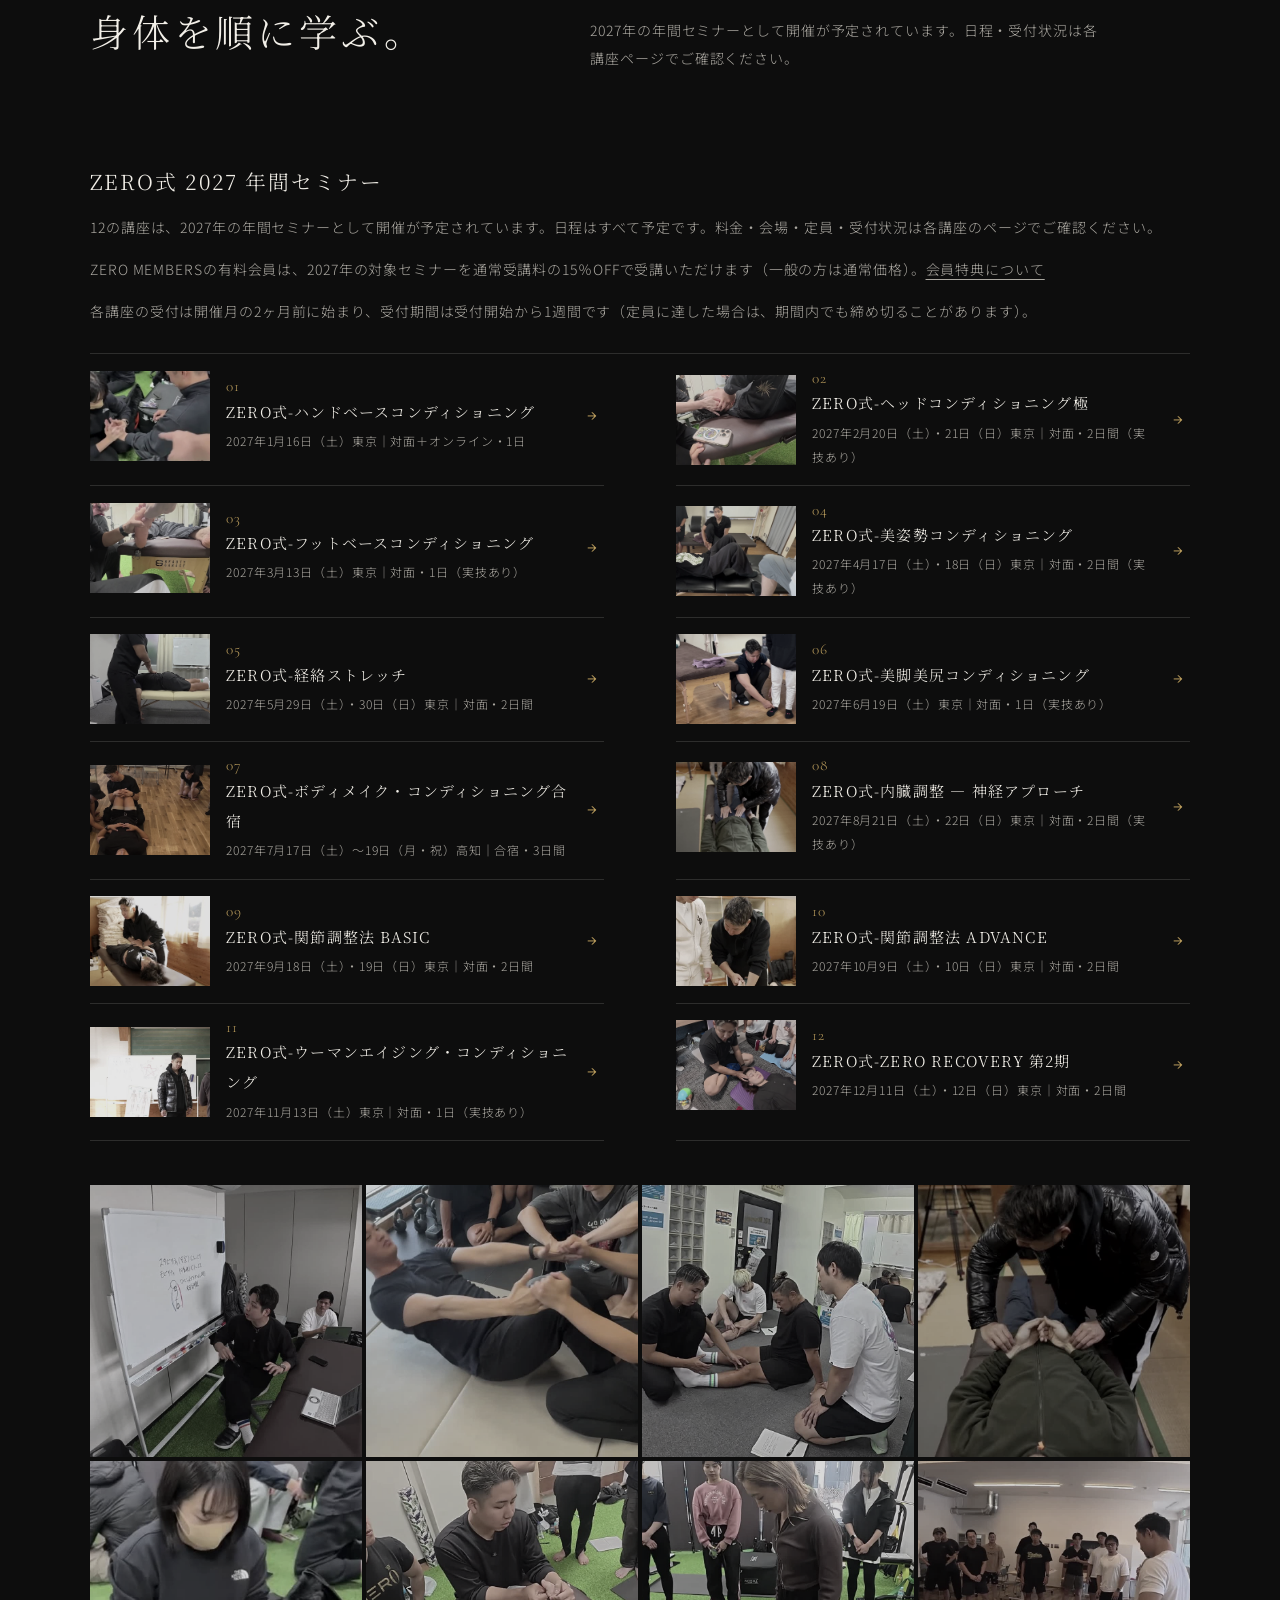
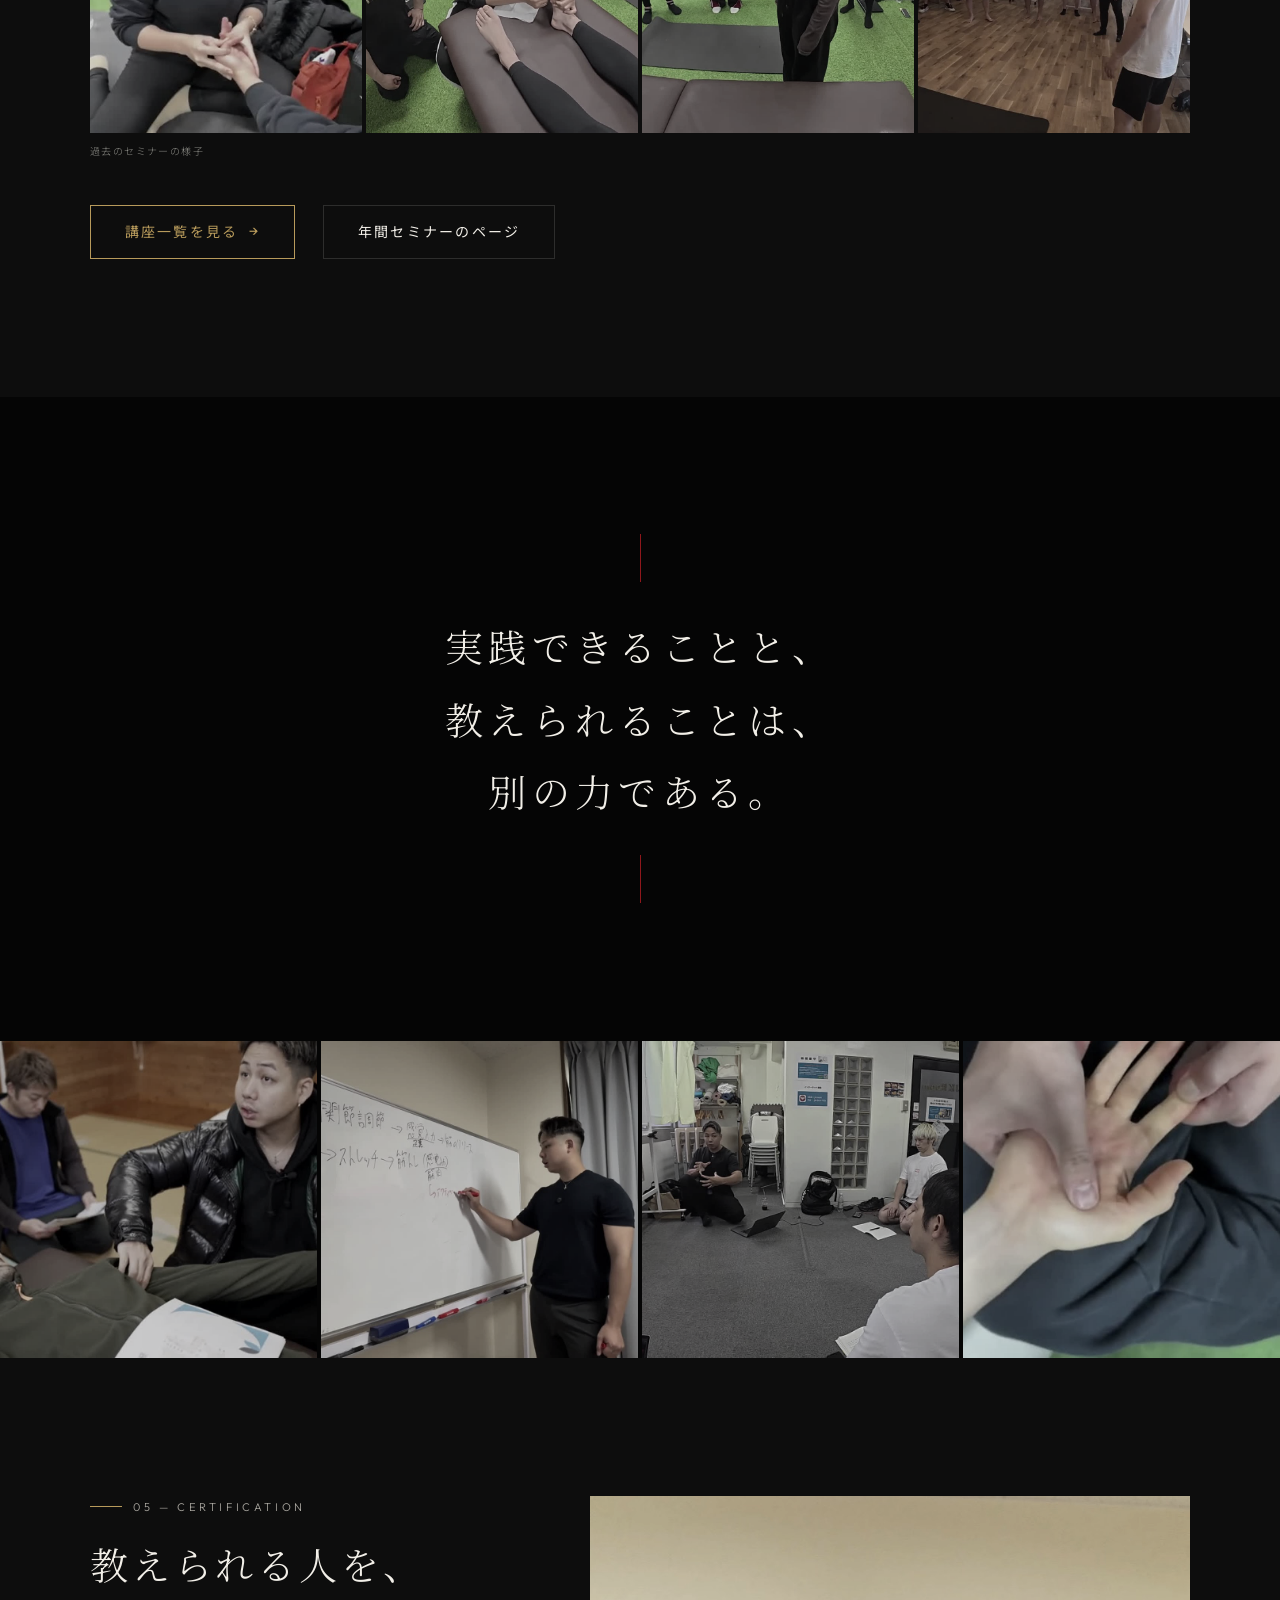
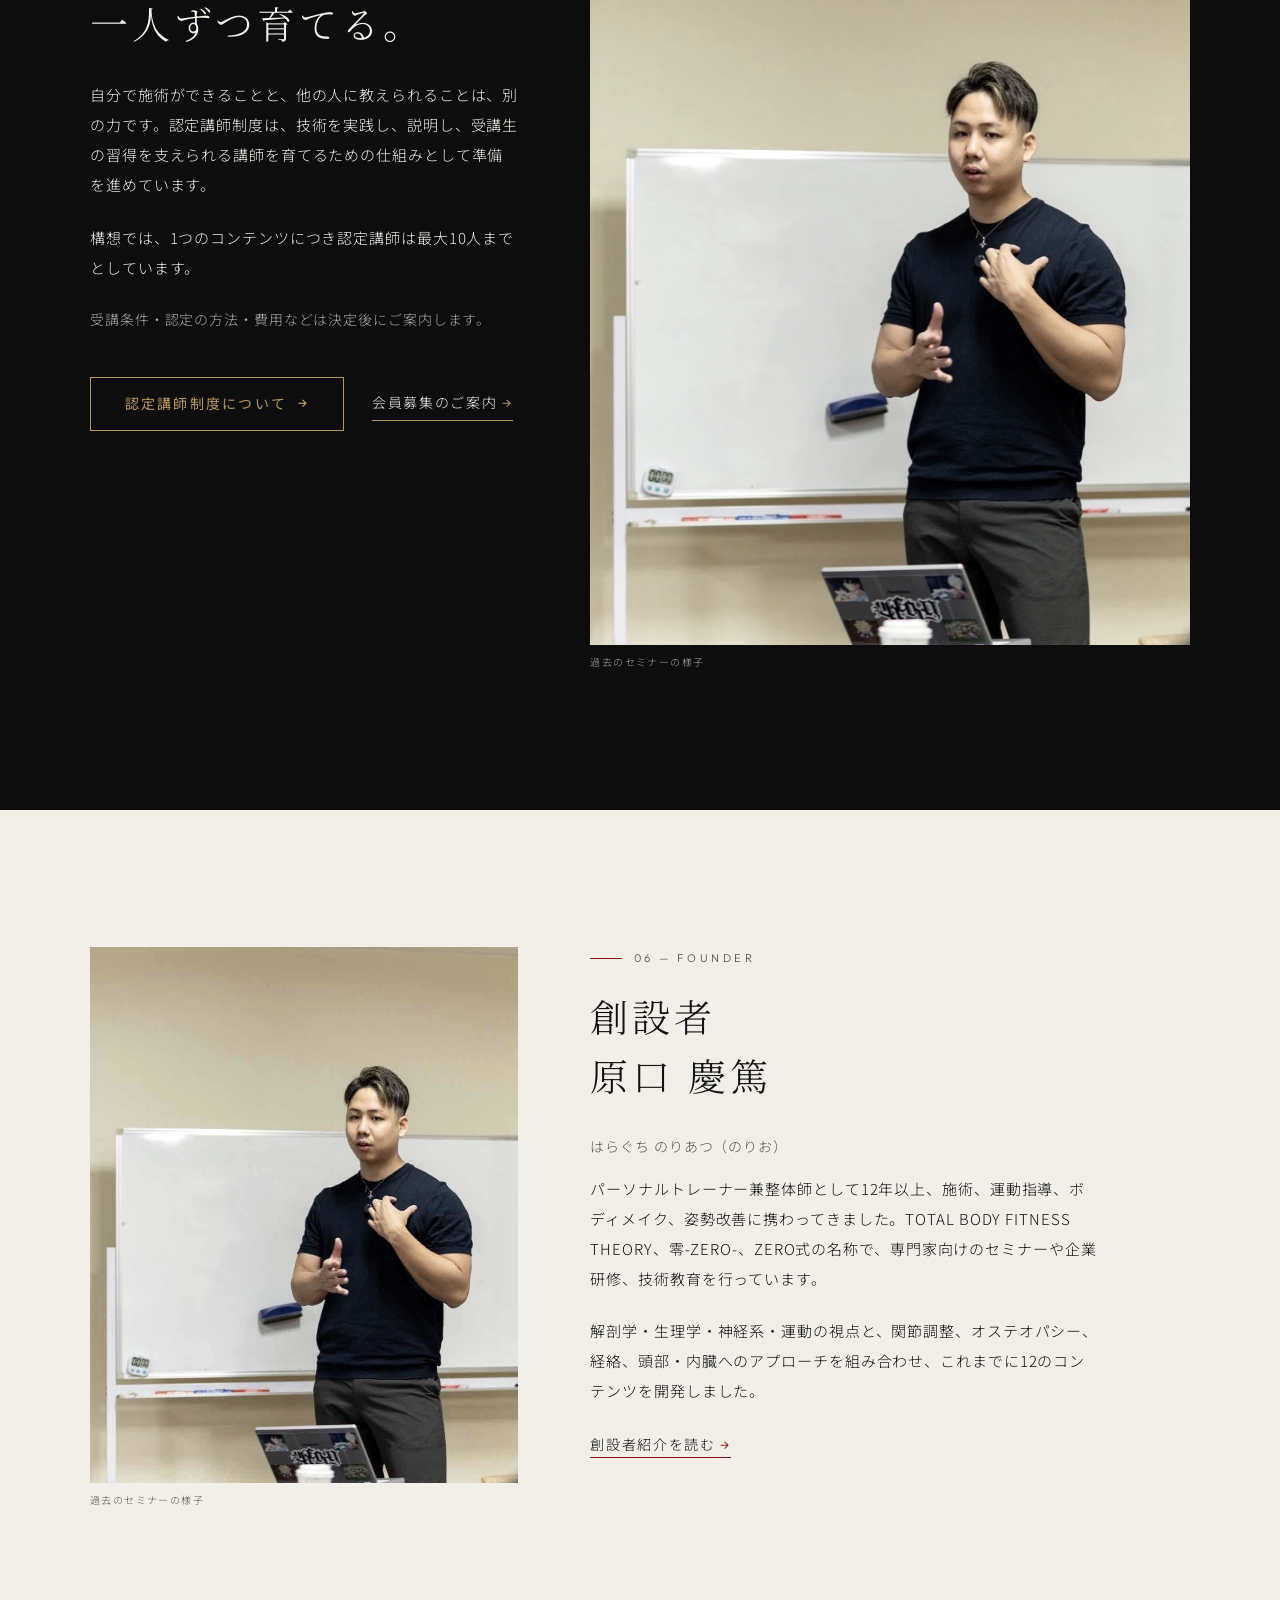
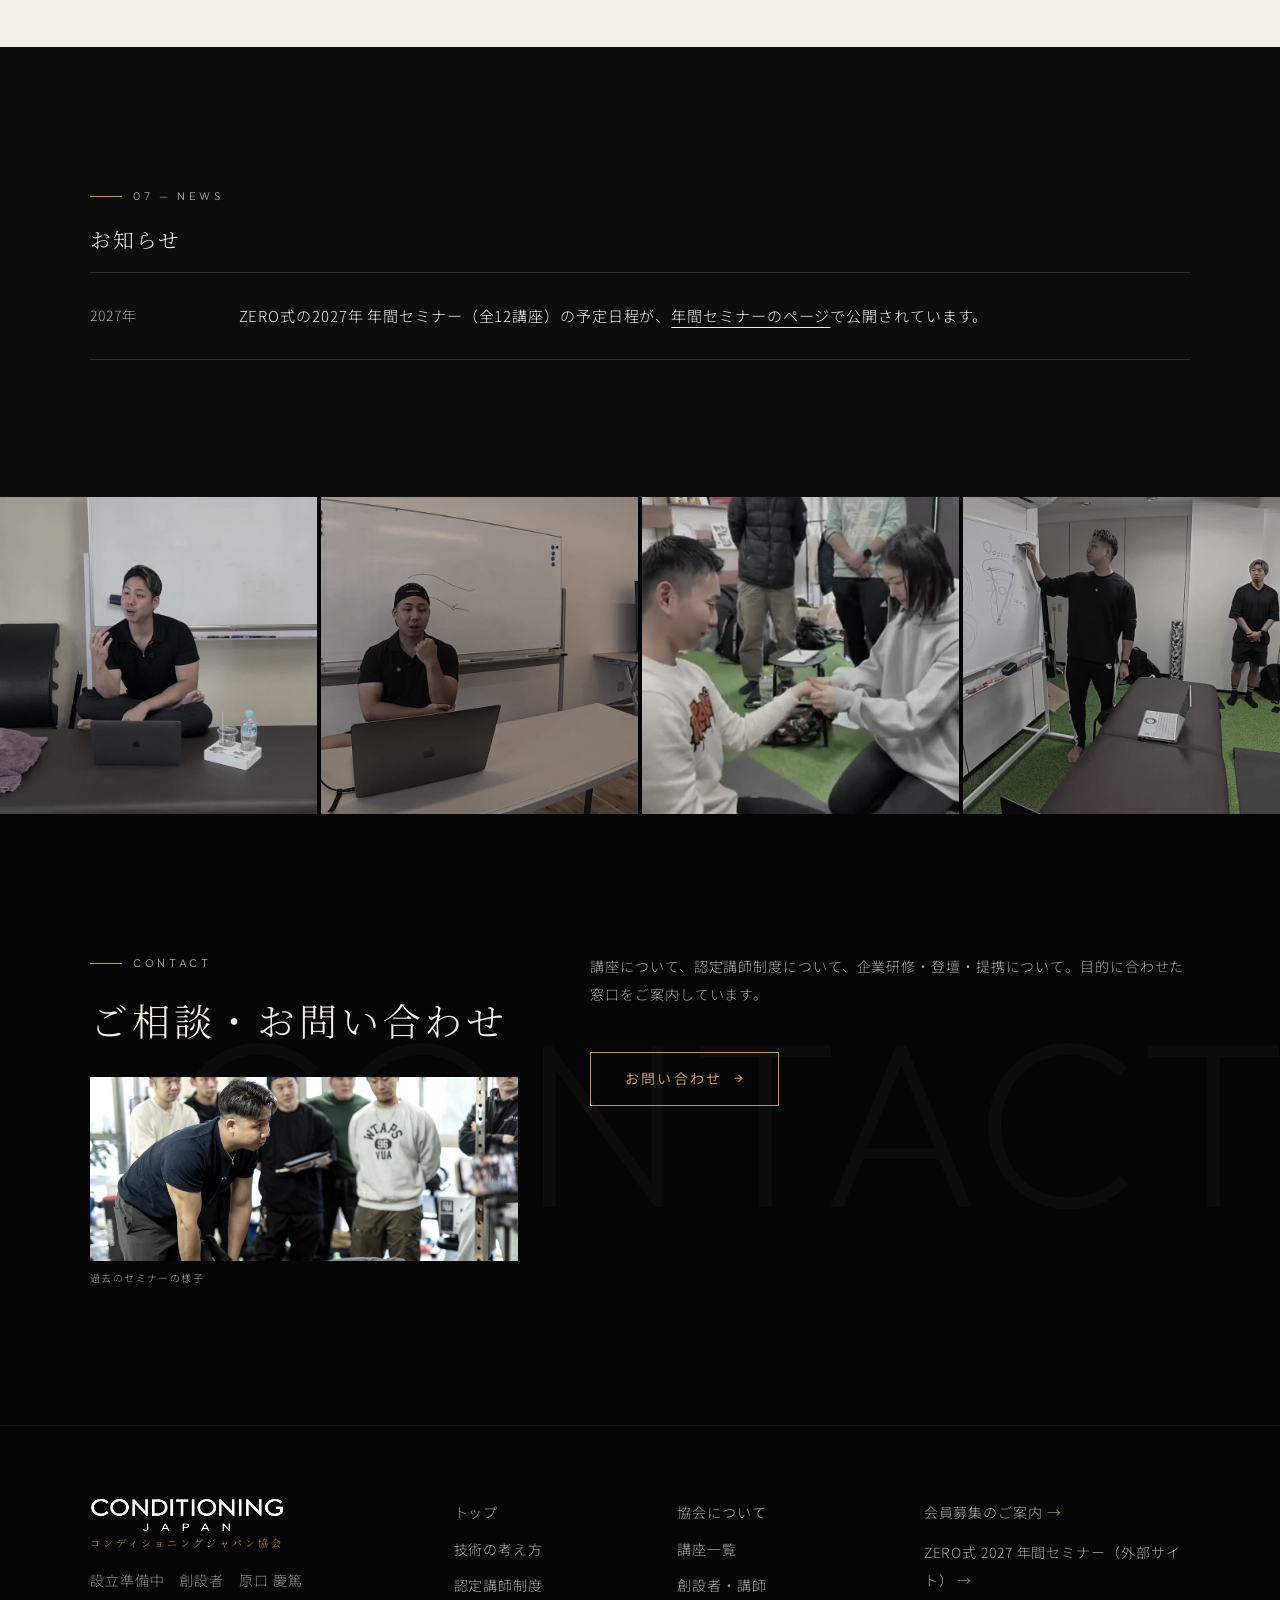
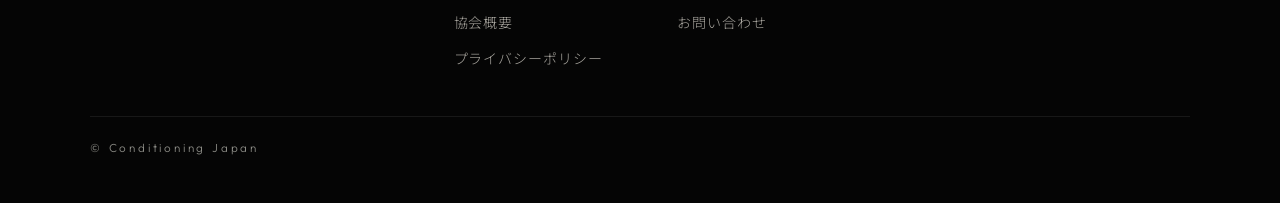
==== commit a903e563: "LPへの導線を会員募集のご案内に変更 Co-Authored-By: Claude Opus 5.5 <noreply@anthropic.com>" ====
--- a/index.html
+++ b/index.html
@@ -11,8 +11,11 @@
 <meta property="og:title" content="コンディショニングジャパン協会｜Conditioning Japan">
 <meta property="og:description" content="コンディショニングジャパン協会（Conditioning Japan）は、トレーナー・整体師・セラピストなど身体に関わる専門職が、評価と施術、動作と運動をつなげて学び、次の担い手へ伝えるための技術教育の協会です（設立準備中）。">
 <meta property="og:site_name" content="コンディショニングジャパン協会">
-
+<meta property="og:image" content="https://noriatsu3377-hue.github.io/conditioning-japan/assets/img/ogp.png">
 <meta name="theme-color" content="#101923">
+<meta name="twitter:card" content="summary_large_image">
+<link rel="icon" type="image/png" href="./assets/img/favicon.png">
+<link rel="apple-touch-icon" href="./assets/img/apple-touch-icon.png">
 
 <link rel="preconnect" href="https://fonts.googleapis.com">
 <link rel="preconnect" href="https://fonts.gstatic.com" crossorigin>
@@ -47,7 +50,7 @@
         <li><a href="./philosophy/"><span class="nav-ja">協会について</span><span class="nav-en" aria-hidden="true">Philosophy</span></a></li><li><a href="./method/"><span class="nav-ja">技術の考え方</span><span class="nav-en" aria-hidden="true">Method</span></a></li><li><a href="./courses/"><span class="nav-ja">講座一覧</span><span class="nav-en" aria-hidden="true">Courses</span></a></li><li><a href="./certification/"><span class="nav-ja">認定講師制度</span><span class="nav-en" aria-hidden="true">Certification</span></a></li><li><a href="./people/"><span class="nav-ja">創設者・講師</span><span class="nav-en" aria-hidden="true">People</span></a></li><li><a href="./about/"><span class="nav-ja">協会概要</span><span class="nav-en" aria-hidden="true">About</span></a></li>
         <li><a href="./contact/"><span class="nav-ja">お問い合わせ</span><span class="nav-en" aria-hidden="true">Contact</span></a></li>
       </ul>
-      <a class="drawer-lp" href="https://noriatsu3377-hue.github.io/conditioning-japan-instructor/">認定講師制度の案内ページ →</a>
+      <a class="drawer-lp" href="https://noriatsu3377-hue.github.io/conditioning-japan-instructor/">会員募集のご案内 →</a>
     </nav>
   </div>
 </header>
@@ -206,8 +209,8 @@
         <p class="sub">受講条件・認定の方法・費用などは決定後にご案内します。</p>
       </div>
       <div class="btn-row">
-        <a class="btn btn-primary" href="https://noriatsu3377-hue.github.io/conditioning-japan-instructor/">認定講師制度の案内ページ</a>
-        <a class="text-link" href="./certification/">制度の考え方</a>
+        <a class="btn btn-primary" href="./certification/">認定講師制度について</a>
+        <a class="text-link" href="https://noriatsu3377-hue.github.io/conditioning-japan-instructor/">会員募集のご案内</a>
       </div>
     </div>
   </div>
@@ -282,7 +285,7 @@
       </ul>
     </nav>
     <div class="footer-out">
-      <a href="https://noriatsu3377-hue.github.io/conditioning-japan-instructor/">認定講師制度の案内ページ</a>
+      <a href="https://noriatsu3377-hue.github.io/conditioning-japan-instructor/">会員募集のご案内</a>
       <a href="https://noriatsu3377-hue.github.io/zero-seminar-2027/" rel="noopener">ZERO式 2027 年間セミナー（外部サイト）</a>
     </div>
   </div>
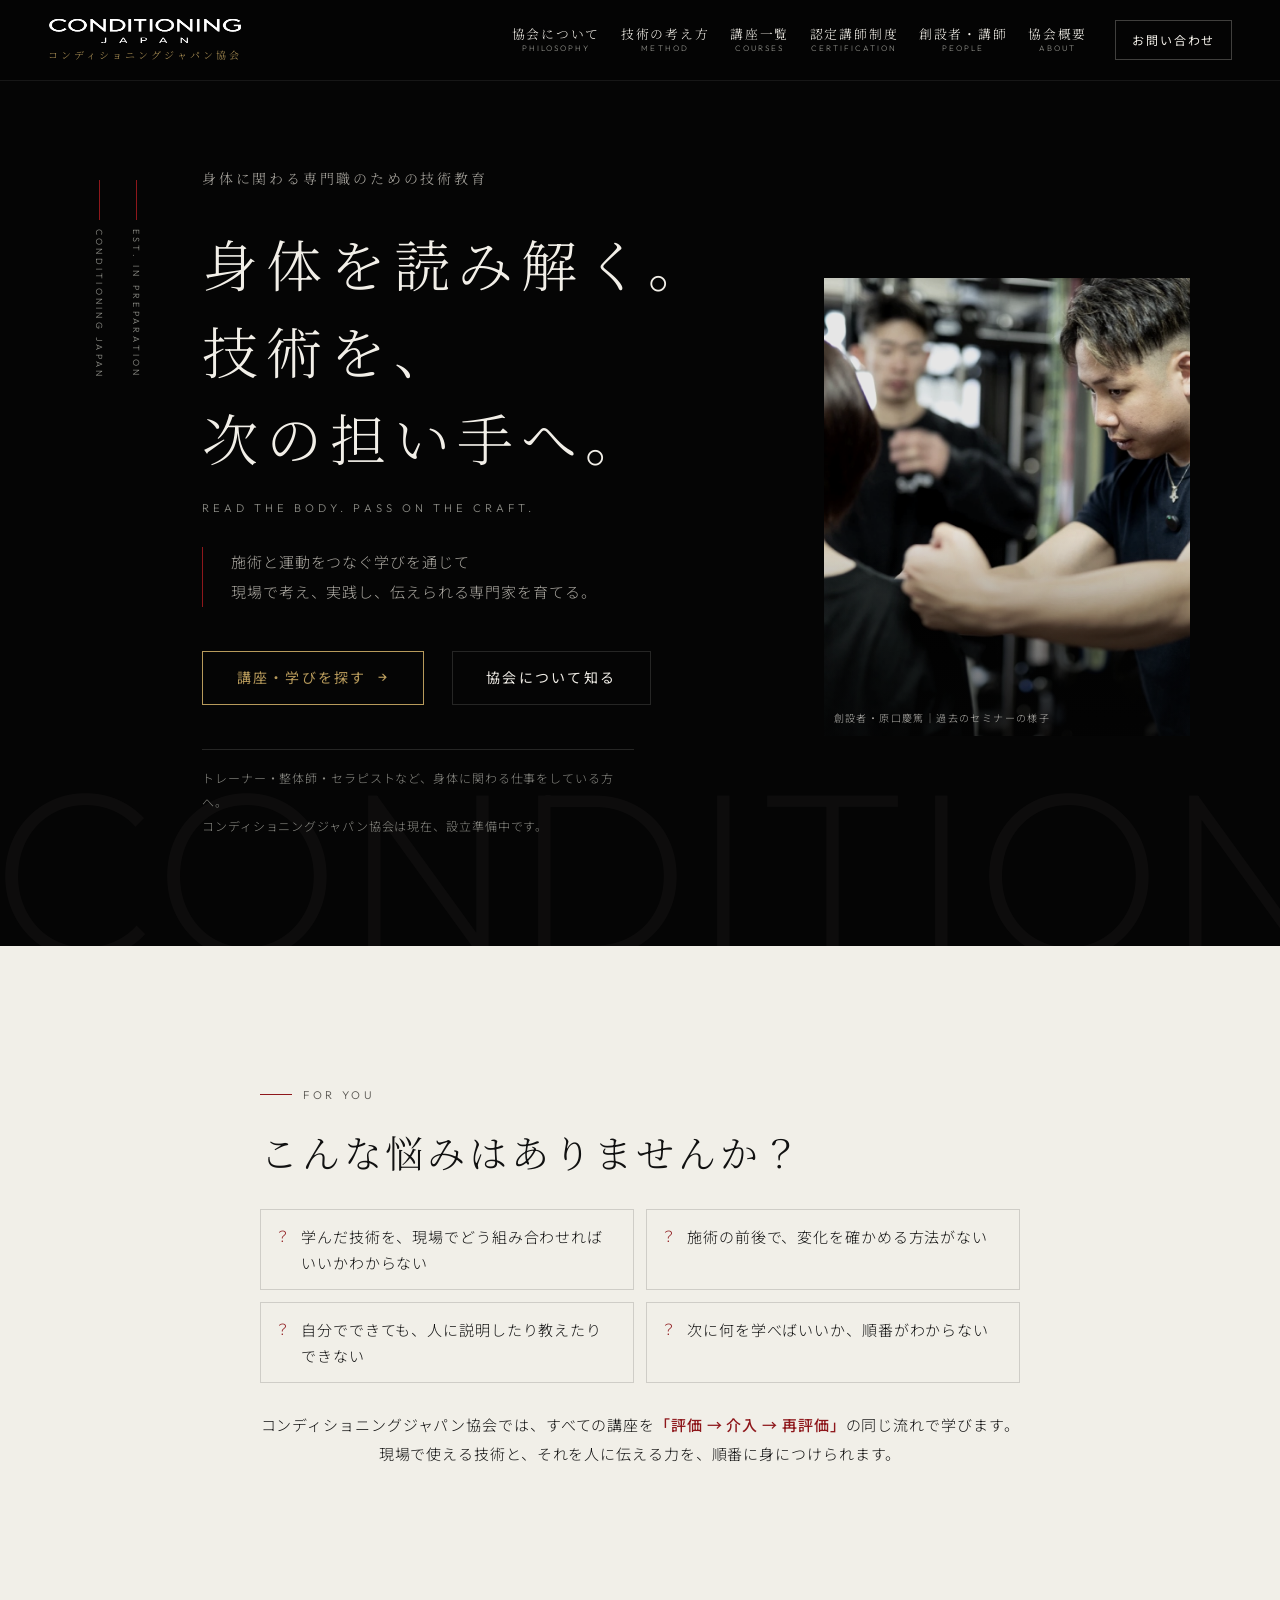
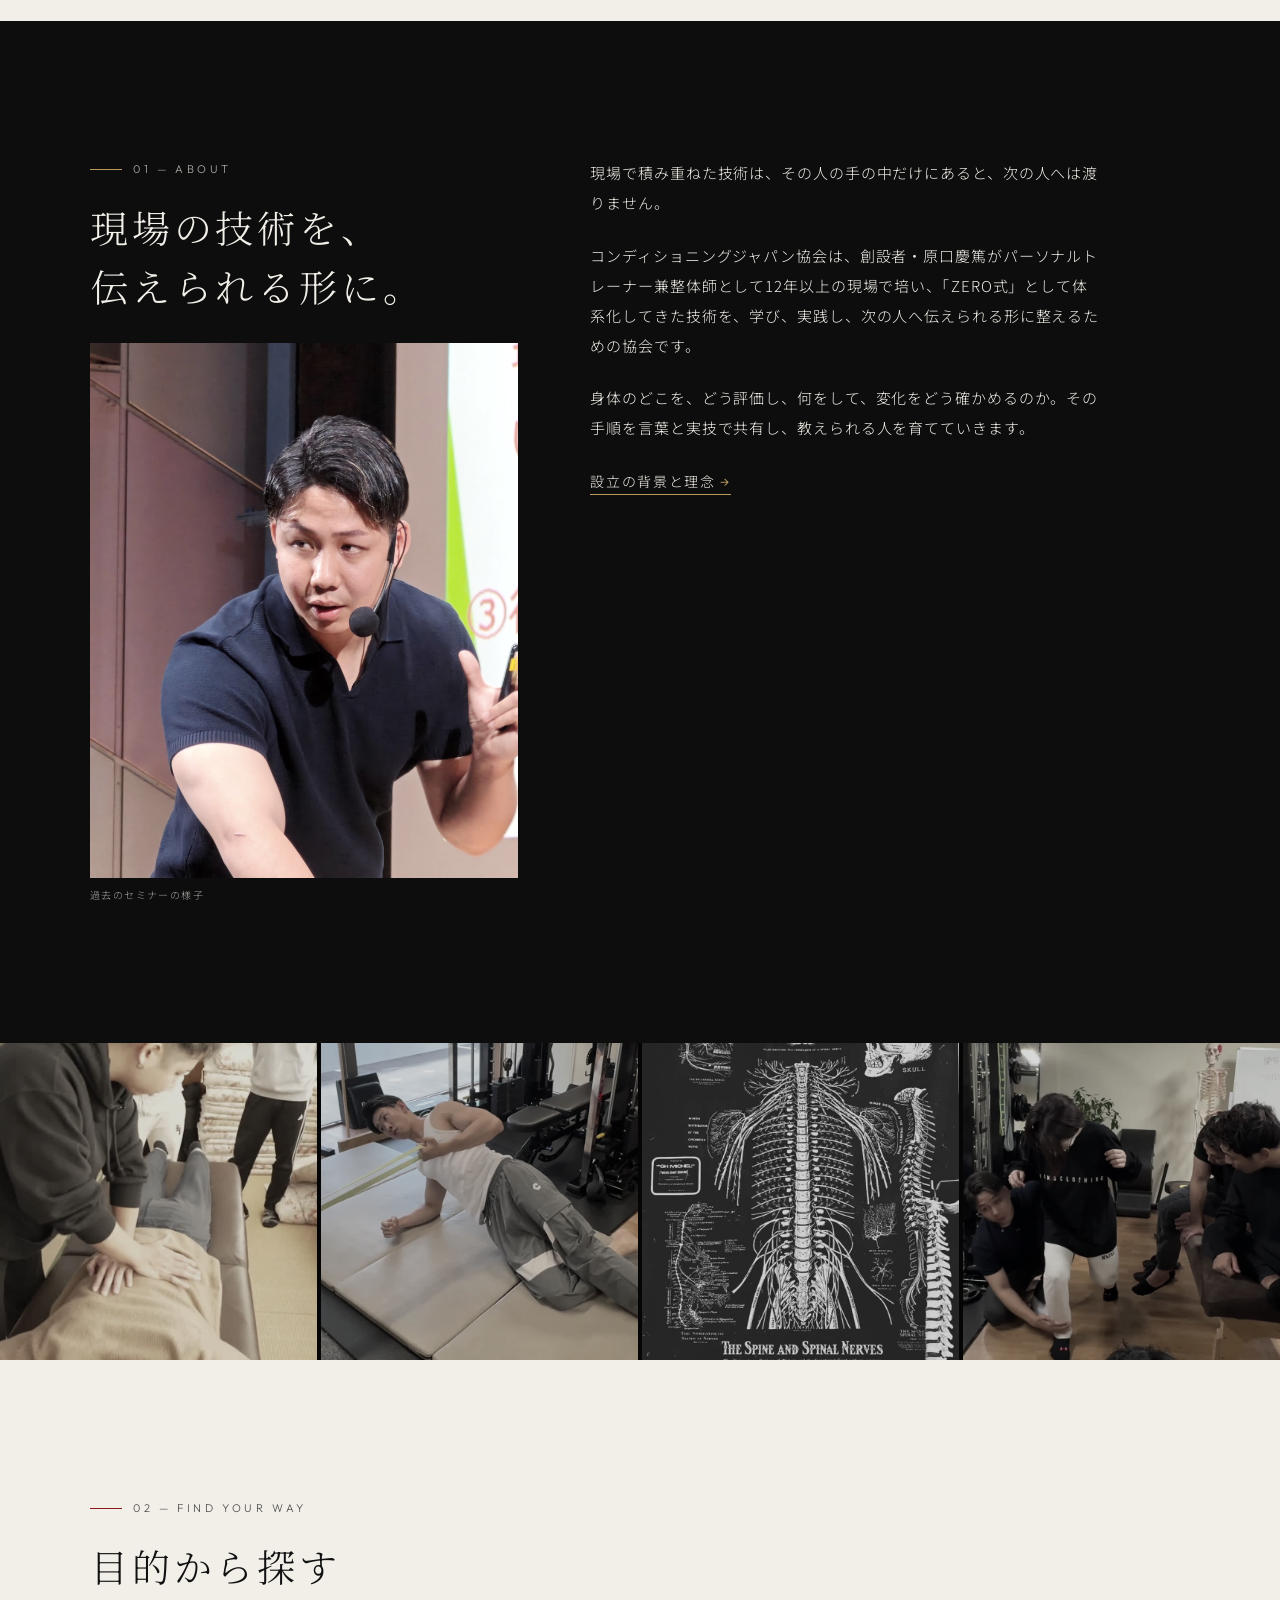
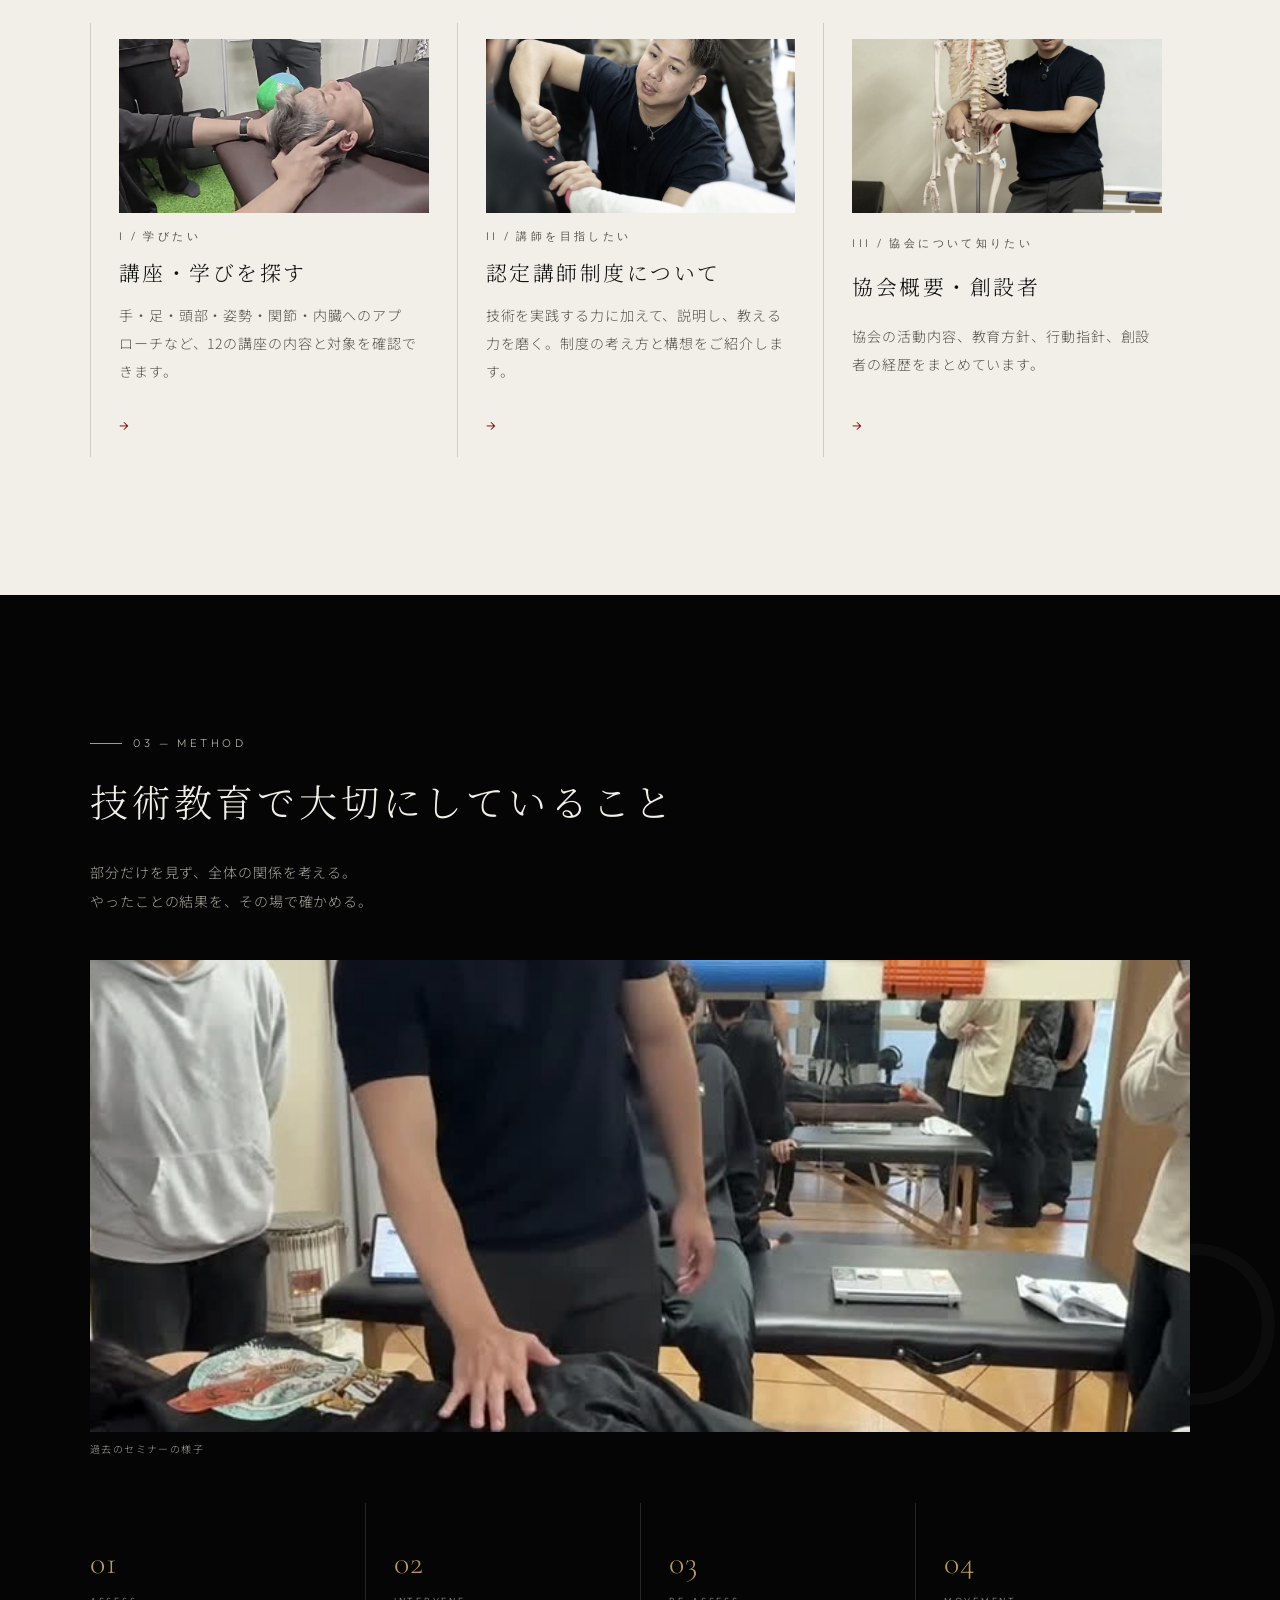
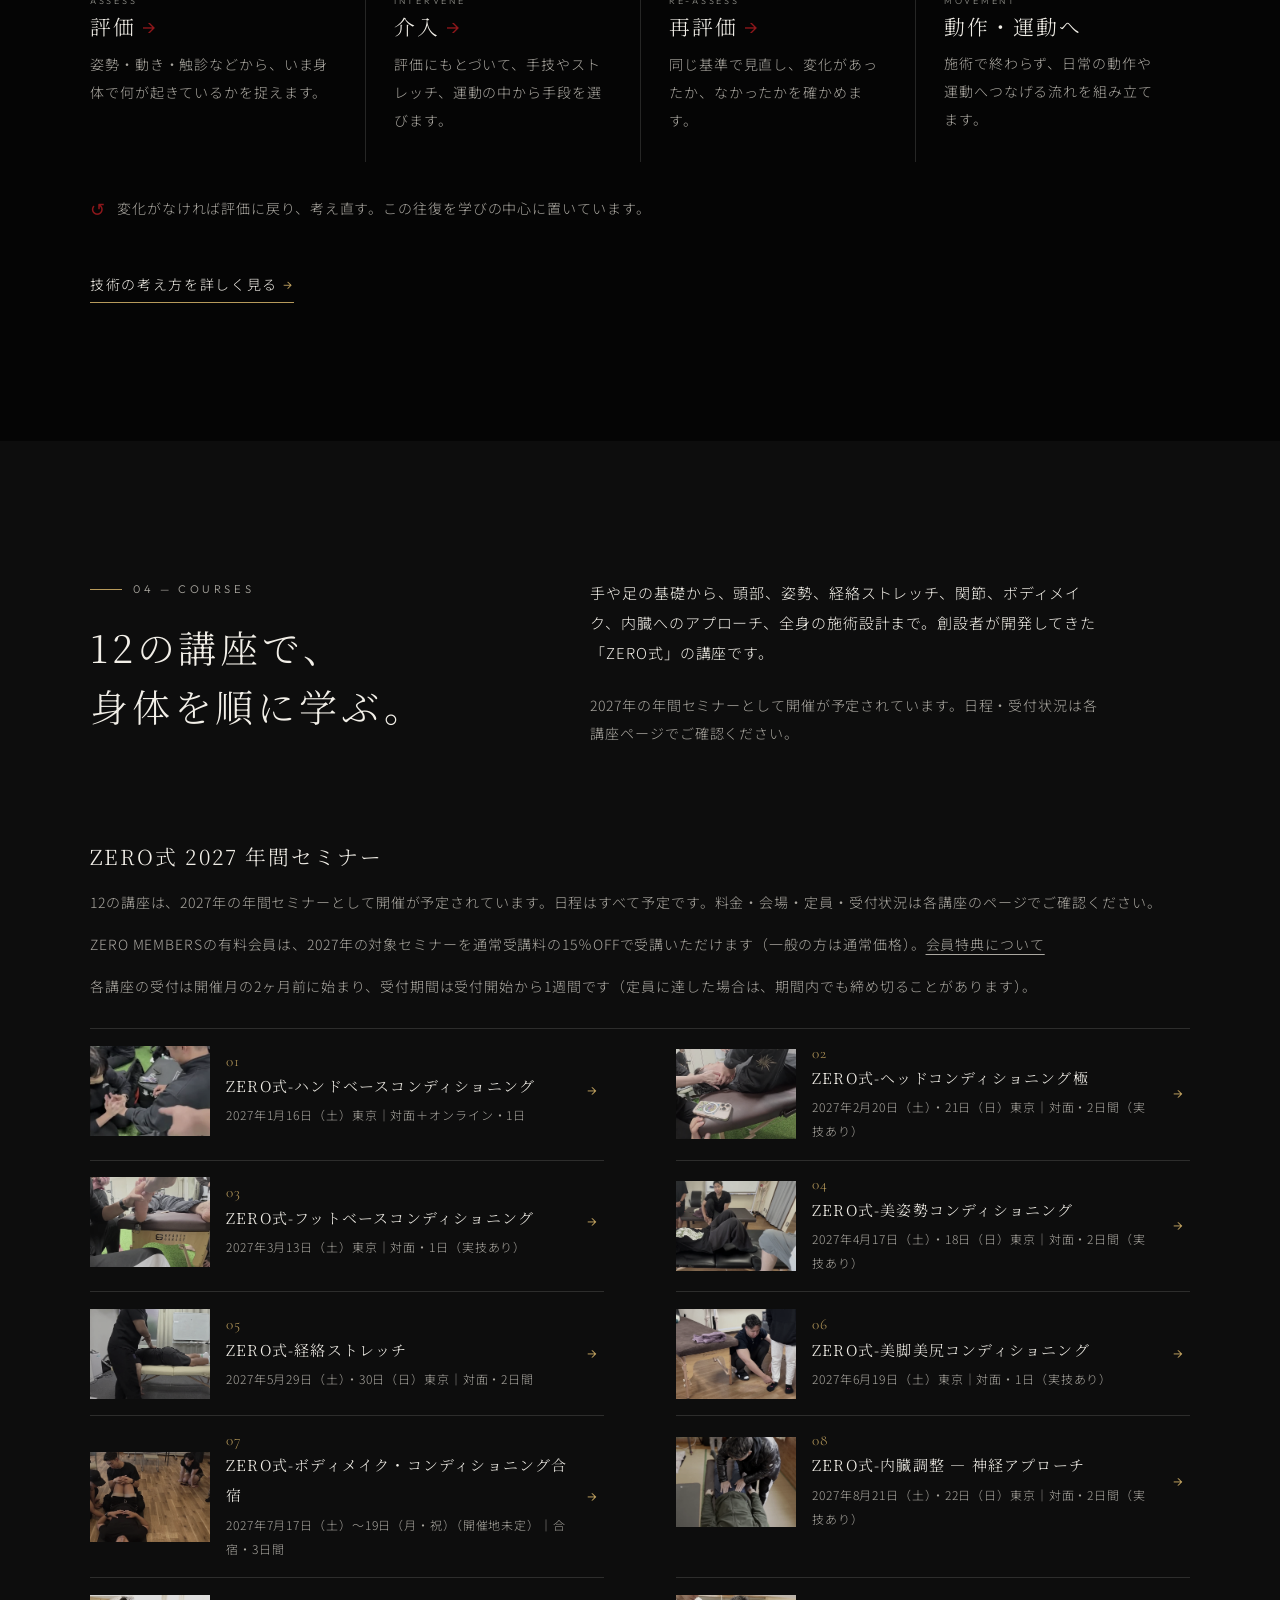
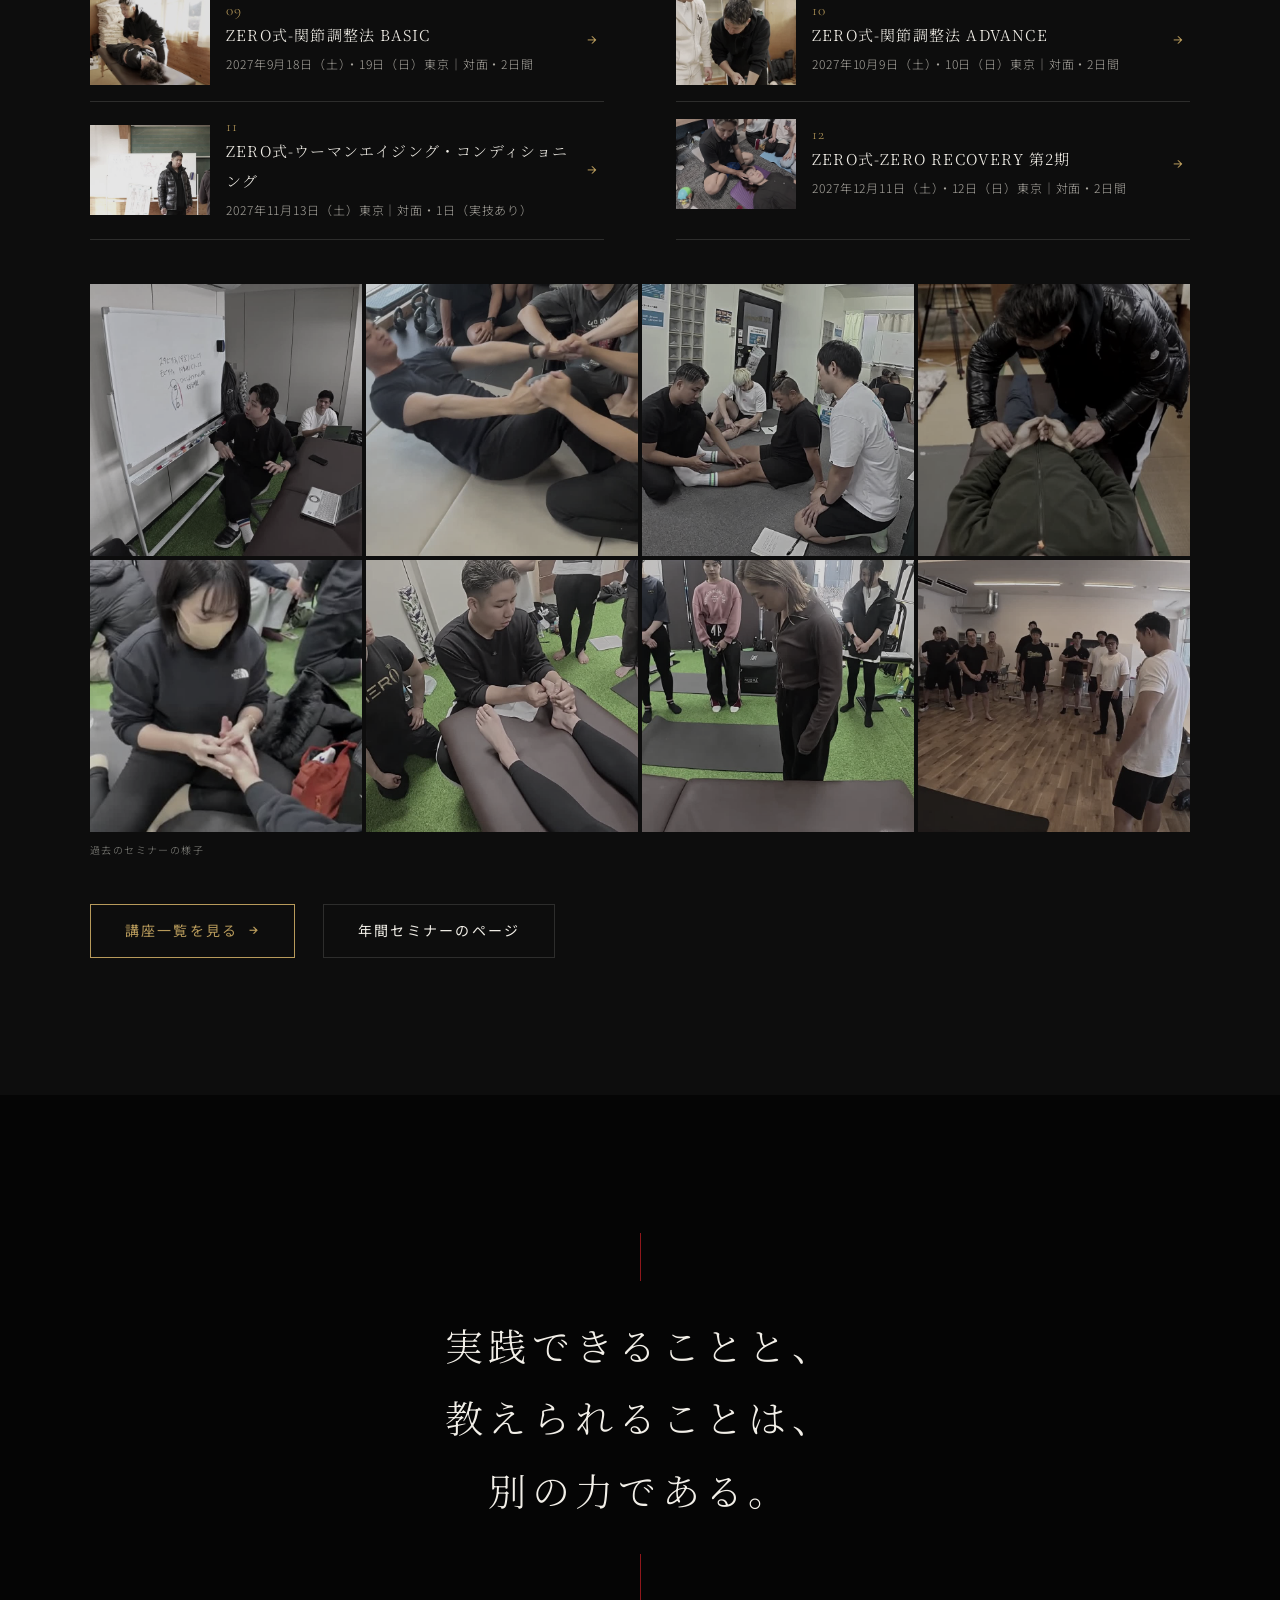
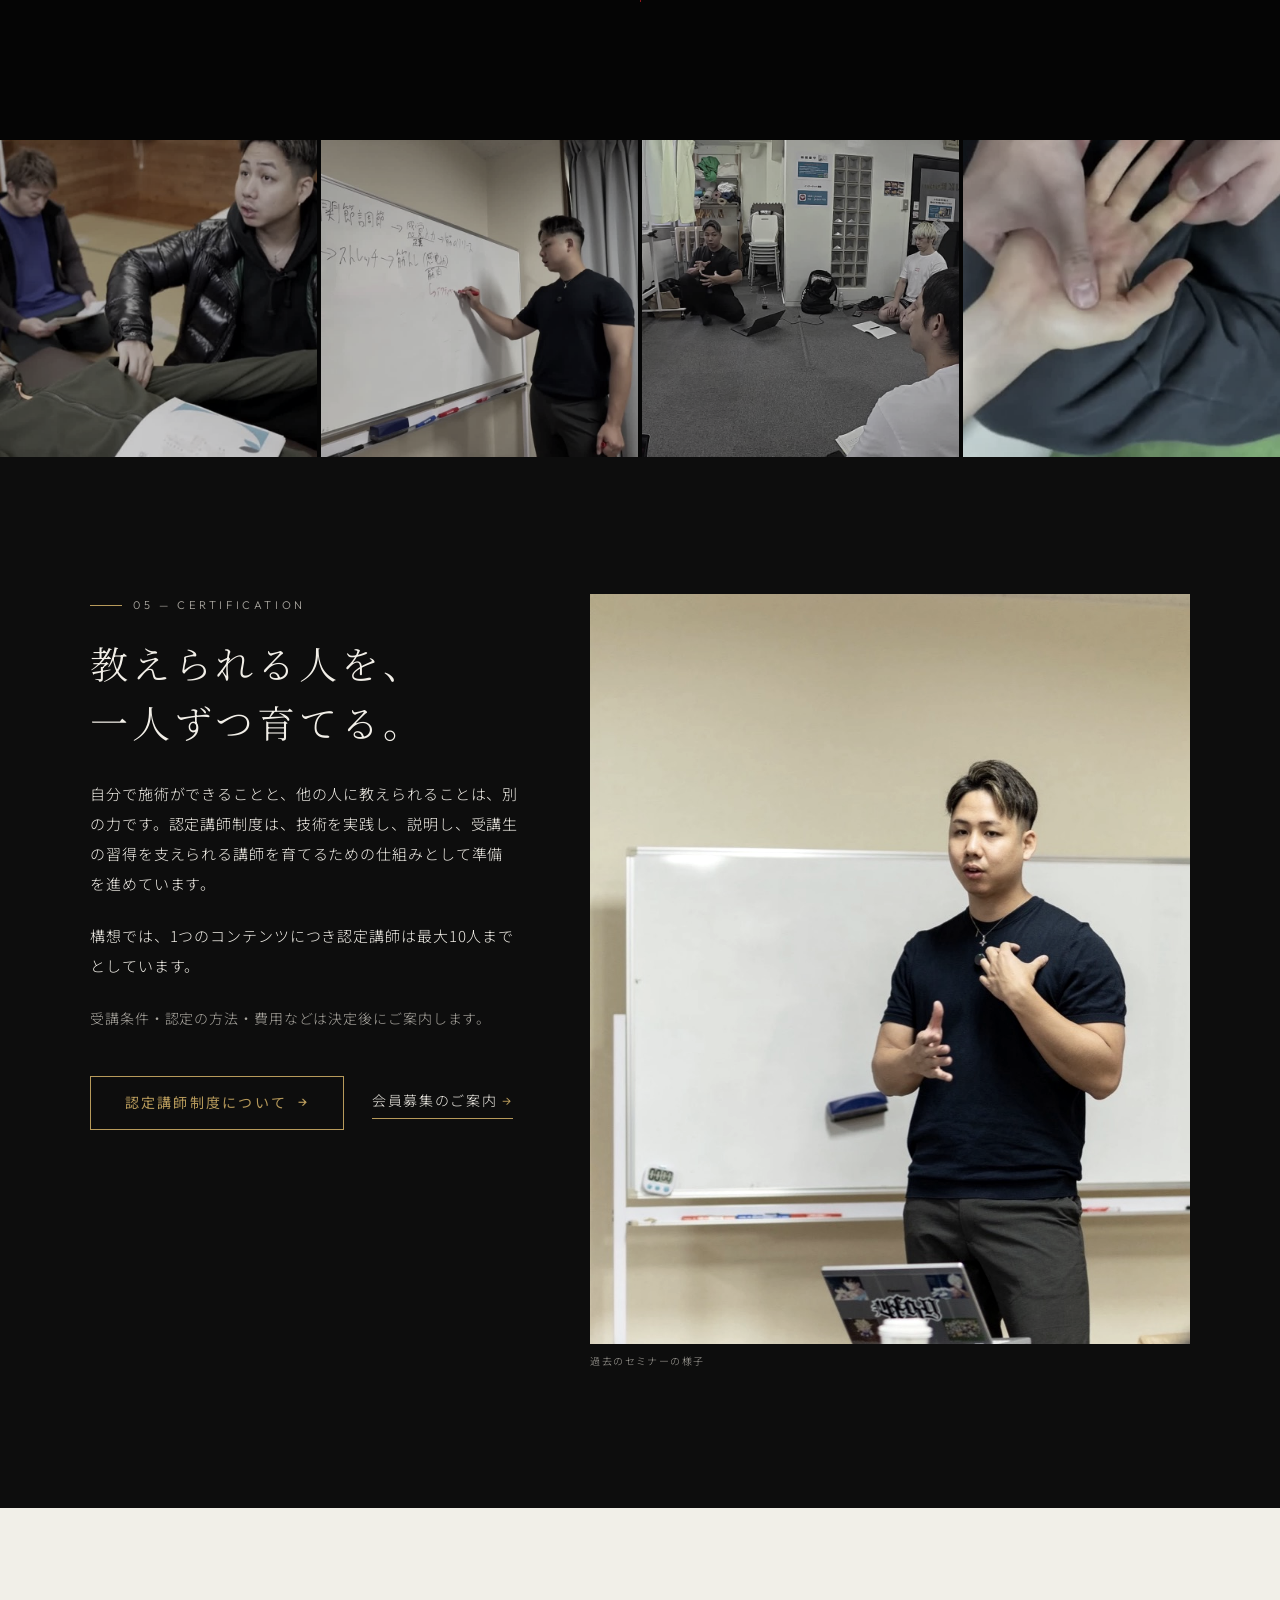
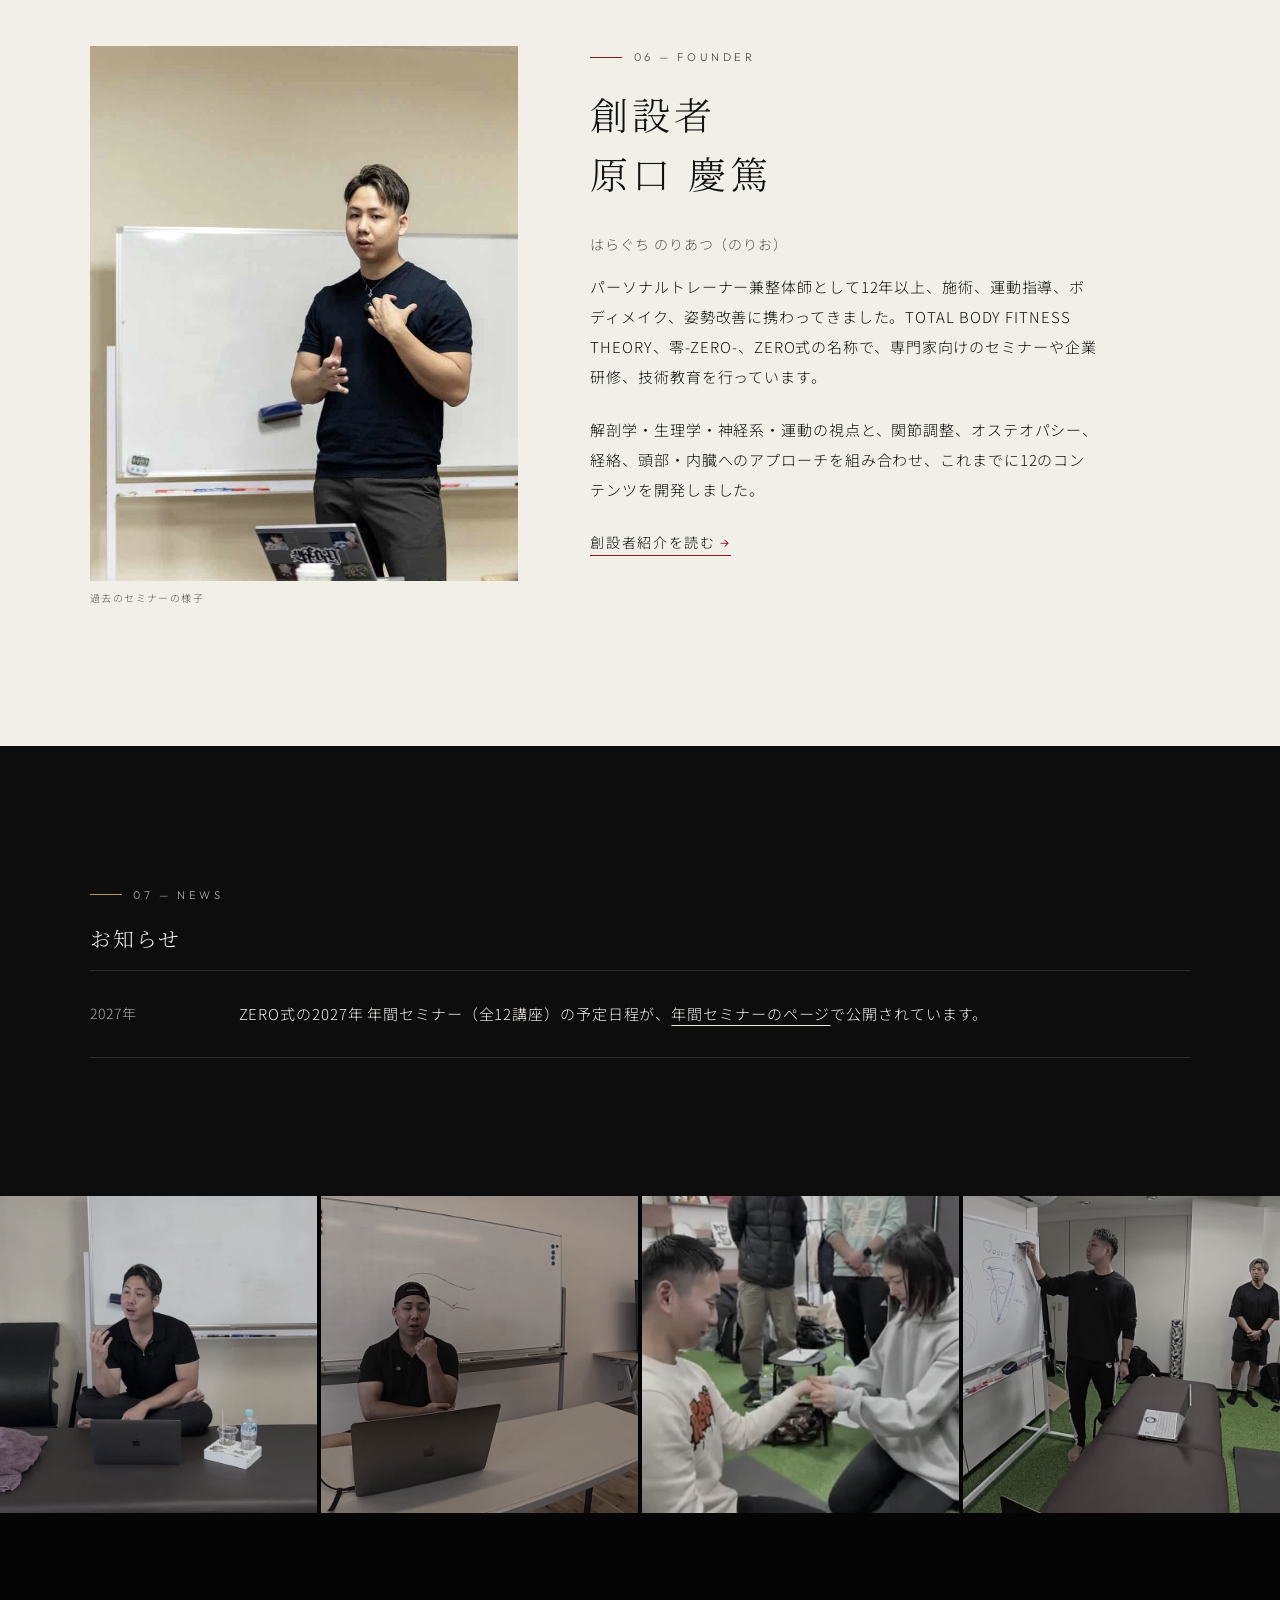
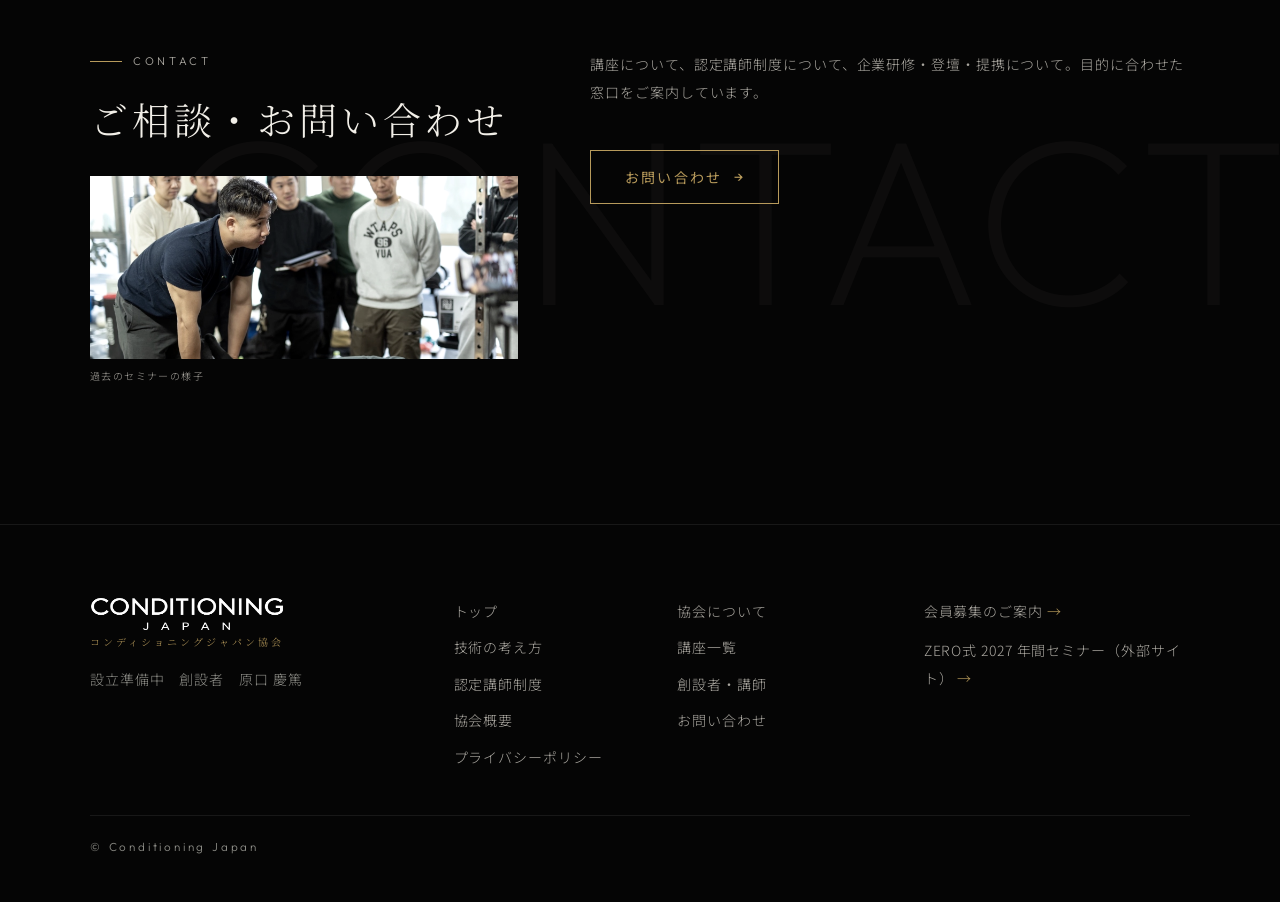
==== commit eeada709: "トップに悩みの訴求を追加・合宿の開催地未定と11月URLを元ソースにも反映 Co-Authored-By: Claude Opus 5.5 <noreply@anthropic.com>" ====
--- a/index.html
+++ b/index.html
@@ -73,6 +73,20 @@
       <img src="./assets/img/hero-assessment.jpg" alt="受講者の姿勢を確認しながら指導する創設者・原口慶篤" width="1600" height="1067" fetchpriority="high">
       <figcaption>創設者・原口慶篤｜過去のセミナーの様子</figcaption>
     </figure>
+  </div>
+</section>
+
+<section class="section is-tint" aria-labelledby="pains-title">
+  <div class="container narrow">
+    <p class="eyebrow">For you</p>
+    <h2 class="h2" id="pains-title">こんな悩みはありませんか？</h2>
+    <ul class="pain-list">
+      <li>学んだ技術を、現場でどう組み合わせればいいかわからない</li>
+      <li>施術の前後で、変化を確かめる方法がない</li>
+      <li>自分でできても、人に説明したり教えたりできない</li>
+      <li>次に何を学べばいいか、順番がわからない</li>
+    </ul>
+    <p class="pain-answer">コンディショニングジャパン協会では、すべての講座を<strong>「評価 → 介入 → 再評価」</strong>の同じ流れで学びます。<br>現場で使える技術と、それを人に伝える力を、順番に身につけられます。</p>
   </div>
 </section>
 
@@ -162,12 +176,8 @@
       <p class="sub">12の講座は、2027年の年間セミナーとして開催が予定されています。日程はすべて予定です。料金・会場・定員・受付状況は各講座のページでご確認ください。</p>
       <p class="sub">ZERO MEMBERSの有料会員は、2027年の対象セミナーを通常受講料の15％OFFで受講いただけます（一般の方は通常価格）。<a href="https://noriatsu3377-hue.github.io/zero-seminar-2027/#members" rel="noopener">会員特典について<span class="sr-only">（外部サイト）</span></a></p>
       <p class="sub">各講座の受付は開催月の2ヶ月前に始まり、受付期間は受付開始から1週間です（定員に達した場合は、期間内でも締め切ることがあります）。</p>
-      <div class="apply-open" data-apply-group>
-  <p class="apply-title">現在受付中の講座</p>
-  <ul class="apply-list"><li data-closes-at="2026-11-25T00:00:00+09:00"><span class="apply-name"><span class="course-no">01</span>ZERO式-ハンドベースコンディショニング</span><span class="apply-badge">受付中</span><span class="apply-deadline">2026年11月24日（火）まで（受付開始から1週間）</span><a class="btn btn-primary btn-sm" href="https://docs.google.com/forms/d/e/1FAIpQLSf6kjyjsDLaYanBHFRyJfcgoMZms5SpXGWCwxUFN2NF4wsHrQ/viewform" rel="noopener">申込フォームへ<span class="sr-only">（ZERO式-ハンドベースコンディショニング・Googleフォーム・外部サイト）</span></a></li></ul>
-  <p class="apply-sub">受付前の講座は、受付開始後に申込フォームをご案内します。</p>
-</div>
-      <ol class="sem-list"><li><a href="https://noriatsu3377-hue.github.io/zero-seminar-2027/seminars/hands/" rel="noopener"><span class="sem-thumb"><img src="./assets/img/hands-main.jpg" alt="" width="1200" height="900" loading="lazy" decoding="async"></span><span class="sem-text"><span class="course-no">01</span><span class="sem-name">ZERO式-ハンドベースコンディショニング</span><span class="sem-date">2027年1月16日（土）東京｜対面＋オンライン・1日</span></span><span class="sr-only">（外部サイト）</span></a></li><li><a href="https://noriatsu3377-hue.github.io/zero-seminar-2027/seminars/kiwami/" rel="noopener"><span class="sem-thumb"><img src="./assets/img/kiwami-main.jpg" alt="" width="1200" height="900" loading="lazy" decoding="async"></span><span class="sem-text"><span class="course-no">02</span><span class="sem-name">ZERO式-ヘッドコンディショニング極</span><span class="sem-date">2027年2月20日（土）・21日（日）東京｜対面・2日間（実技あり）</span></span><span class="sr-only">（外部サイト）</span></a></li><li><a href="https://noriatsu3377-hue.github.io/zero-seminar-2027/seminars/foot/" rel="noopener"><span class="sem-thumb"><img src="./assets/img/foot-main.jpg" alt="" width="1200" height="900" loading="lazy" decoding="async"></span><span class="sem-text"><span class="course-no">03</span><span class="sem-name">ZERO式-フットベースコンディショニング</span><span class="sem-date">2027年3月13日（土）東京｜対面・1日（実技あり）</span></span><span class="sr-only">（外部サイト）</span></a></li><li><a href="https://noriatsu3377-hue.github.io/zero-seminar-2027/seminars/posture/" rel="noopener"><span class="sem-thumb"><img src="./assets/img/posture-main.jpg" alt="" width="1200" height="900" loading="lazy" decoding="async"></span><span class="sem-text"><span class="course-no">04</span><span class="sem-name">ZERO式-美姿勢コンディショニング</span><span class="sem-date">2027年4月17日（土）・18日（日）東京｜対面・2日間（実技あり）</span></span><span class="sr-only">（外部サイト）</span></a></li><li><a href="https://noriatsu3377-hue.github.io/zero-seminar-2027/seminars/keiraku/" rel="noopener"><span class="sem-thumb"><img src="./assets/img/keiraku-main.jpg" alt="" width="1200" height="900" loading="lazy" decoding="async"></span><span class="sem-text"><span class="course-no">05</span><span class="sem-name">ZERO式-経絡ストレッチ</span><span class="sem-date">2027年5月29日（土）・30日（日）東京｜対面・2日間</span></span><span class="sr-only">（外部サイト）</span></a></li><li><a href="https://noriatsu3377-hue.github.io/zero-seminar-2027/seminars/bikyaku/" rel="noopener"><span class="sem-thumb"><img src="./assets/img/bikyaku-assessment.jpg" alt="" width="1200" height="900" loading="lazy" decoding="async"></span><span class="sem-text"><span class="course-no">06</span><span class="sem-name">ZERO式-美脚美尻コンディショニング</span><span class="sem-date">2027年6月19日（土）東京｜対面・1日（実技あり）</span></span><span class="sr-only">（外部サイト）</span></a></li><li><a href="https://noriatsu3377-hue.github.io/zero-seminar-2027/seminars/gasshuku/" rel="noopener"><span class="sem-thumb"><img src="./assets/img/gasshuku-main.jpg" alt="" width="1200" height="900" loading="lazy" decoding="async"></span><span class="sem-text"><span class="course-no">07</span><span class="sem-name">ZERO式-ボディメイク・コンディショニング合宿</span><span class="sem-date">2027年7月17日（土）〜19日（月・祝）高知｜合宿・3日間</span></span><span class="sr-only">（外部サイト）</span></a></li><li><a href="https://noriatsu3377-hue.github.io/zero-seminar-2027/seminars/naizou/" rel="noopener"><span class="sem-thumb"><img src="./assets/img/naizou-main.jpg" alt="" width="1200" height="900" loading="lazy" decoding="async"></span><span class="sem-text"><span class="course-no">08</span><span class="sem-name">ZERO式-内臓調整 ― 神経アプローチ</span><span class="sem-date">2027年8月21日（土）・22日（日）東京｜対面・2日間（実技あり）</span></span><span class="sr-only">（外部サイト）</span></a></li><li><a href="https://noriatsu3377-hue.github.io/zero-seminar-2027/seminars/kansetsu-basic/" rel="noopener"><span class="sem-thumb"><img src="./assets/img/kansetsu-basic-main.jpg" alt="" width="1200" height="900" loading="lazy" decoding="async"></span><span class="sem-text"><span class="course-no">09</span><span class="sem-name">ZERO式-関節調整法 BASIC</span><span class="sem-date">2027年9月18日（土）・19日（日）東京｜対面・2日間</span></span><span class="sr-only">（外部サイト）</span></a></li><li><a href="https://noriatsu3377-hue.github.io/zero-seminar-2027/seminars/kansetsu-advance/" rel="noopener"><span class="sem-thumb"><img src="./assets/img/kansetsu-advance-3.jpg" alt="" width="800" height="800" loading="lazy" decoding="async"></span><span class="sem-text"><span class="course-no">10</span><span class="sem-name">ZERO式-関節調整法 ADVANCE</span><span class="sem-date">2027年10月9日（土）・10日（日）東京｜対面・2日間</span></span><span class="sr-only">（外部サイト）</span></a></li><li><a href="https://noriatsu3377-hue.github.io/zero-seminar-2027/seminars/new-course/" rel="noopener"><span class="sem-thumb"><img src="./assets/img/naizou-3.jpg" alt="" width="800" height="800" loading="lazy" decoding="async"></span><span class="sem-text"><span class="course-no">11</span><span class="sem-name">ZERO式-ウーマンエイジング・コンディショニング</span><span class="sem-date">2027年11月13日（土）東京｜対面・1日（実技あり）</span></span><span class="sr-only">（外部サイト）</span></a></li><li><a href="https://noriatsu3377-hue.github.io/zero-seminar-2027/seminars/zero-recovery/" rel="noopener"><span class="sem-thumb"><img src="./assets/img/zero-recovery-main.jpg" alt="" width="1200" height="900" loading="lazy" decoding="async"></span><span class="sem-text"><span class="course-no">12</span><span class="sem-name">ZERO式-ZERO RECOVERY 第2期</span><span class="sem-date">2027年12月11日（土）・12日（日）東京｜対面・2日間</span></span><span class="sr-only">（外部サイト）</span></a></li></ol>
+      
+      <ol class="sem-list"><li><a href="https://noriatsu3377-hue.github.io/zero-seminar-2027/seminars/hands/" rel="noopener"><span class="sem-thumb"><img src="./assets/img/hands-main.jpg" alt="" width="1200" height="900" loading="lazy" decoding="async"></span><span class="sem-text"><span class="course-no">01</span><span class="sem-name">ZERO式-ハンドベースコンディショニング</span><span class="sem-date">2027年1月16日（土）東京｜対面＋オンライン・1日</span></span><span class="sr-only">（外部サイト）</span></a></li><li><a href="https://noriatsu3377-hue.github.io/zero-seminar-2027/seminars/kiwami/" rel="noopener"><span class="sem-thumb"><img src="./assets/img/kiwami-main.jpg" alt="" width="1200" height="900" loading="lazy" decoding="async"></span><span class="sem-text"><span class="course-no">02</span><span class="sem-name">ZERO式-ヘッドコンディショニング極</span><span class="sem-date">2027年2月20日（土）・21日（日）東京｜対面・2日間（実技あり）</span></span><span class="sr-only">（外部サイト）</span></a></li><li><a href="https://noriatsu3377-hue.github.io/zero-seminar-2027/seminars/foot/" rel="noopener"><span class="sem-thumb"><img src="./assets/img/foot-main.jpg" alt="" width="1200" height="900" loading="lazy" decoding="async"></span><span class="sem-text"><span class="course-no">03</span><span class="sem-name">ZERO式-フットベースコンディショニング</span><span class="sem-date">2027年3月13日（土）東京｜対面・1日（実技あり）</span></span><span class="sr-only">（外部サイト）</span></a></li><li><a href="https://noriatsu3377-hue.github.io/zero-seminar-2027/seminars/posture/" rel="noopener"><span class="sem-thumb"><img src="./assets/img/posture-main.jpg" alt="" width="1200" height="900" loading="lazy" decoding="async"></span><span class="sem-text"><span class="course-no">04</span><span class="sem-name">ZERO式-美姿勢コンディショニング</span><span class="sem-date">2027年4月17日（土）・18日（日）東京｜対面・2日間（実技あり）</span></span><span class="sr-only">（外部サイト）</span></a></li><li><a href="https://noriatsu3377-hue.github.io/zero-seminar-2027/seminars/keiraku/" rel="noopener"><span class="sem-thumb"><img src="./assets/img/keiraku-main.jpg" alt="" width="1200" height="900" loading="lazy" decoding="async"></span><span class="sem-text"><span class="course-no">05</span><span class="sem-name">ZERO式-経絡ストレッチ</span><span class="sem-date">2027年5月29日（土）・30日（日）東京｜対面・2日間</span></span><span class="sr-only">（外部サイト）</span></a></li><li><a href="https://noriatsu3377-hue.github.io/zero-seminar-2027/seminars/bikyaku/" rel="noopener"><span class="sem-thumb"><img src="./assets/img/bikyaku-assessment.jpg" alt="" width="1200" height="900" loading="lazy" decoding="async"></span><span class="sem-text"><span class="course-no">06</span><span class="sem-name">ZERO式-美脚美尻コンディショニング</span><span class="sem-date">2027年6月19日（土）東京｜対面・1日（実技あり）</span></span><span class="sr-only">（外部サイト）</span></a></li><li><a href="https://noriatsu3377-hue.github.io/zero-seminar-2027/seminars/gasshuku/" rel="noopener"><span class="sem-thumb"><img src="./assets/img/gasshuku-main.jpg" alt="" width="1200" height="900" loading="lazy" decoding="async"></span><span class="sem-text"><span class="course-no">07</span><span class="sem-name">ZERO式-ボディメイク・コンディショニング合宿</span><span class="sem-date">2027年7月17日（土）〜19日（月・祝）（開催地未定）｜合宿・3日間</span></span><span class="sr-only">（外部サイト）</span></a></li><li><a href="https://noriatsu3377-hue.github.io/zero-seminar-2027/seminars/naizou/" rel="noopener"><span class="sem-thumb"><img src="./assets/img/naizou-main.jpg" alt="" width="1200" height="900" loading="lazy" decoding="async"></span><span class="sem-text"><span class="course-no">08</span><span class="sem-name">ZERO式-内臓調整 ― 神経アプローチ</span><span class="sem-date">2027年8月21日（土）・22日（日）東京｜対面・2日間（実技あり）</span></span><span class="sr-only">（外部サイト）</span></a></li><li><a href="https://noriatsu3377-hue.github.io/zero-seminar-2027/seminars/kansetsu-basic/" rel="noopener"><span class="sem-thumb"><img src="./assets/img/kansetsu-basic-main.jpg" alt="" width="1200" height="900" loading="lazy" decoding="async"></span><span class="sem-text"><span class="course-no">09</span><span class="sem-name">ZERO式-関節調整法 BASIC</span><span class="sem-date">2027年9月18日（土）・19日（日）東京｜対面・2日間</span></span><span class="sr-only">（外部サイト）</span></a></li><li><a href="https://noriatsu3377-hue.github.io/zero-seminar-2027/seminars/kansetsu-advance/" rel="noopener"><span class="sem-thumb"><img src="./assets/img/kansetsu-advance-3.jpg" alt="" width="800" height="800" loading="lazy" decoding="async"></span><span class="sem-text"><span class="course-no">10</span><span class="sem-name">ZERO式-関節調整法 ADVANCE</span><span class="sem-date">2027年10月9日（土）・10日（日）東京｜対面・2日間</span></span><span class="sr-only">（外部サイト）</span></a></li><li><a href="https://noriatsu3377-hue.github.io/zero-seminar-2027/seminars/woman-aging/" rel="noopener"><span class="sem-thumb"><img src="./assets/img/naizou-3.jpg" alt="" width="800" height="800" loading="lazy" decoding="async"></span><span class="sem-text"><span class="course-no">11</span><span class="sem-name">ZERO式-ウーマンエイジング・コンディショニング</span><span class="sem-date">2027年11月13日（土）東京｜対面・1日（実技あり）</span></span><span class="sr-only">（外部サイト）</span></a></li><li><a href="https://noriatsu3377-hue.github.io/zero-seminar-2027/seminars/zero-recovery/" rel="noopener"><span class="sem-thumb"><img src="./assets/img/zero-recovery-main.jpg" alt="" width="1200" height="900" loading="lazy" decoding="async"></span><span class="sem-text"><span class="course-no">12</span><span class="sem-name">ZERO式-ZERO RECOVERY 第2期</span><span class="sem-date">2027年12月11日（土）・12日（日）東京｜対面・2日間</span></span><span class="sr-only">（外部サイト）</span></a></li></ol>
       <div class="gallery sem-gallery"><figure><img src="./assets/img/kiwami-1.jpg" alt="講義の様子" width="800" height="800" loading="lazy" decoding="async"></figure><figure><img src="./assets/img/posture-2.jpg" alt="受講者同士で評価を練習する様子" width="800" height="800" loading="lazy" decoding="async"></figure><figure><img src="./assets/img/keiraku-2.jpg" alt="受講者同士でストレッチを練習する様子" width="800" height="800" loading="lazy" decoding="async"></figure><figure><img src="./assets/img/naizou-2.jpg" alt="腹部へのアプローチを指導する様子" width="800" height="800" loading="lazy" decoding="async"></figure><figure><img src="./assets/img/hands-2.jpg" alt="受講者同士で手の評価を練習する様子" width="800" height="800" loading="lazy" decoding="async"></figure><figure><img src="./assets/img/foot-2.jpg" alt="受講者の足を調整する様子" width="800" height="800" loading="lazy" decoding="async"></figure><figure><img src="./assets/img/foot-3.jpg" alt="立位の受講者を評価する様子" width="800" height="800" loading="lazy" decoding="async"></figure><figure><img src="./assets/img/gasshuku-3.jpg" alt="受講者に運動を指導する様子" width="800" height="800" loading="lazy" decoding="async"></figure></div>
       <p class="gallery-note">過去のセミナーの様子</p>
       <div class="btn-row">
--- a/assets/css/style.css
+++ b/assets/css/style.css
@@ -473,3 +473,11 @@
 .wordmark-logo { display: block; height: 26px; width: auto; }
 .wordmark-footer .wordmark-logo, .site-footer .wordmark-logo { height: 34px; }
 .wordmark-logo + .wordmark-ja { margin-top: 5px; }
+
+/* 悩みの訴求（2026-11-26） */
+.pain-list { list-style: none; padding: 0; margin: 0; display: grid; grid-template-columns: repeat(2, minmax(0, 1fr)); gap: 12px; }
+.pain-list li { border: 1px solid var(--line, rgba(0,0,0,.12)); padding: 14px 16px 14px 40px; position: relative; line-height: 1.7; }
+.pain-list li::before { content: "？"; position: absolute; left: 14px; top: 13px; color: var(--accent-text); }
+.pain-answer { margin-top: var(--sp-3); text-align: center; line-height: 1.9; }
+.pain-answer strong { color: var(--accent-text); }
+@media (max-width: 720px) { .pain-list { grid-template-columns: 1fr; } }
